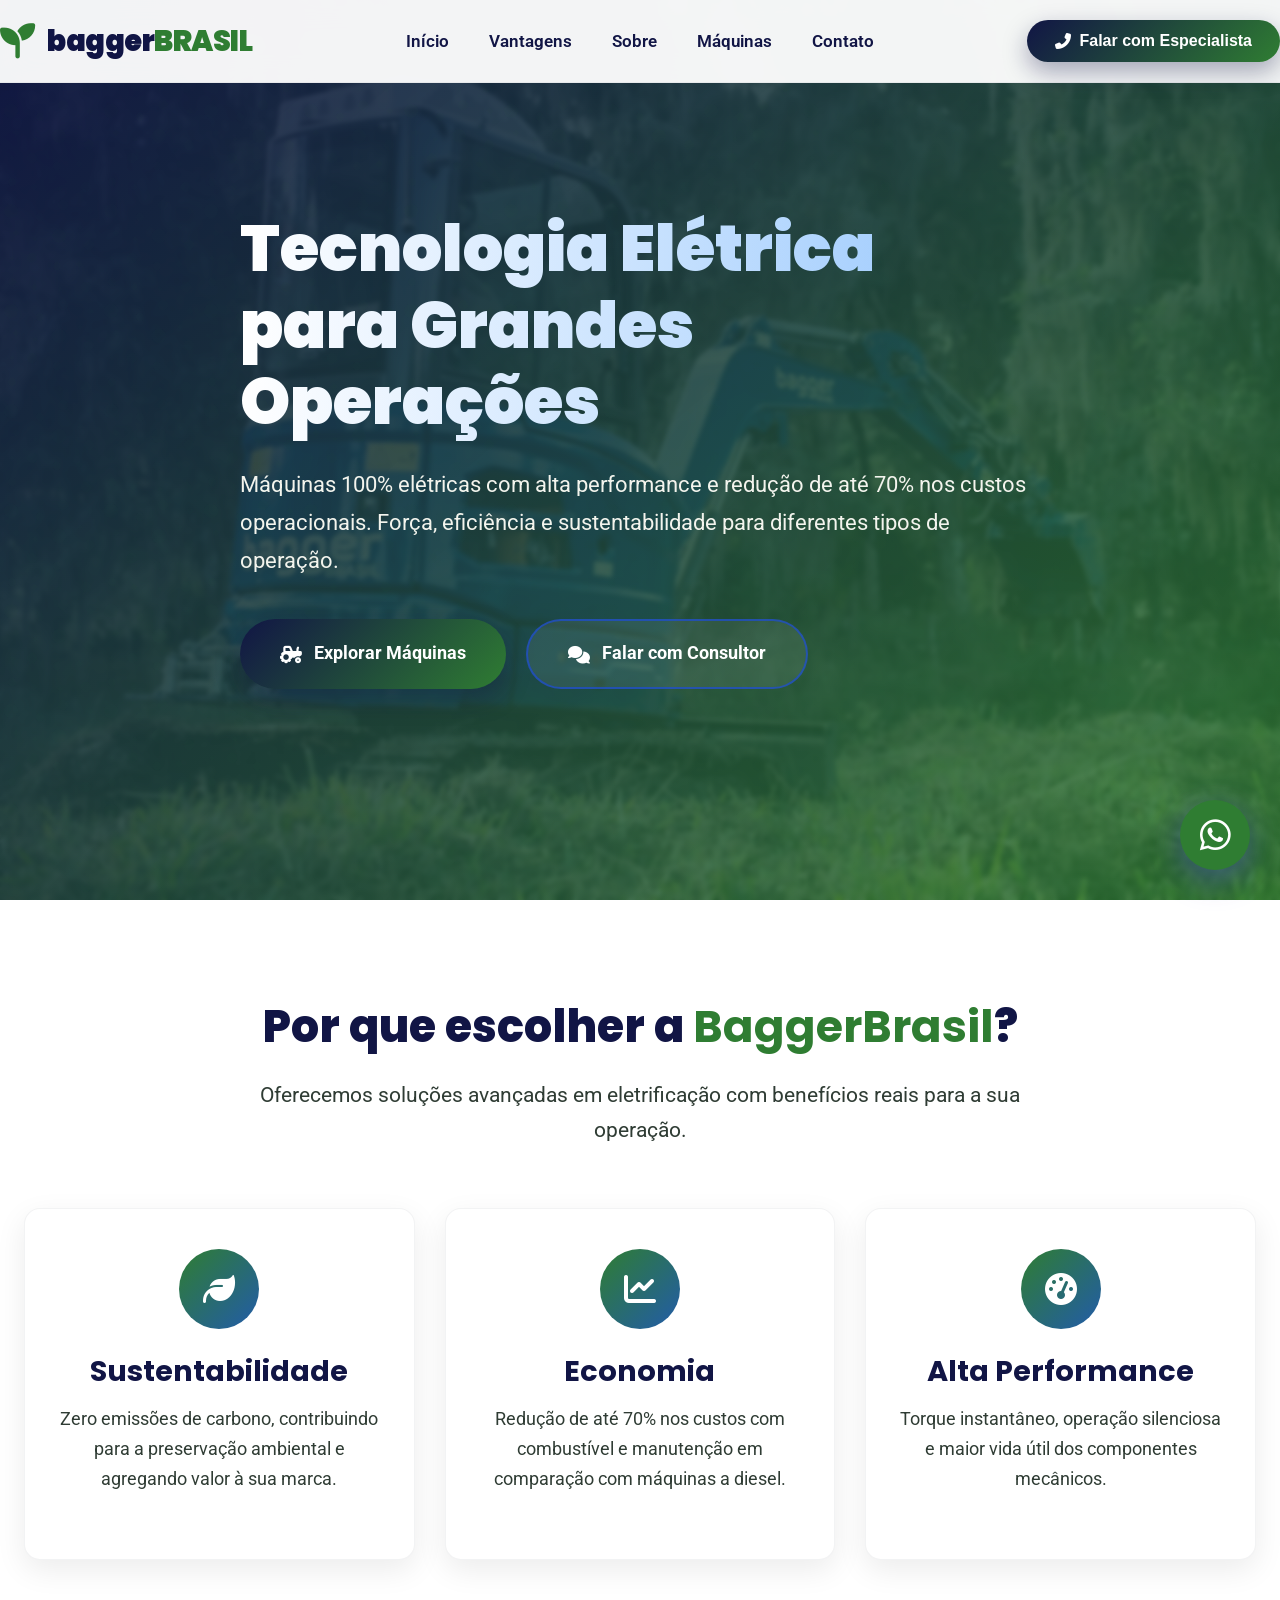
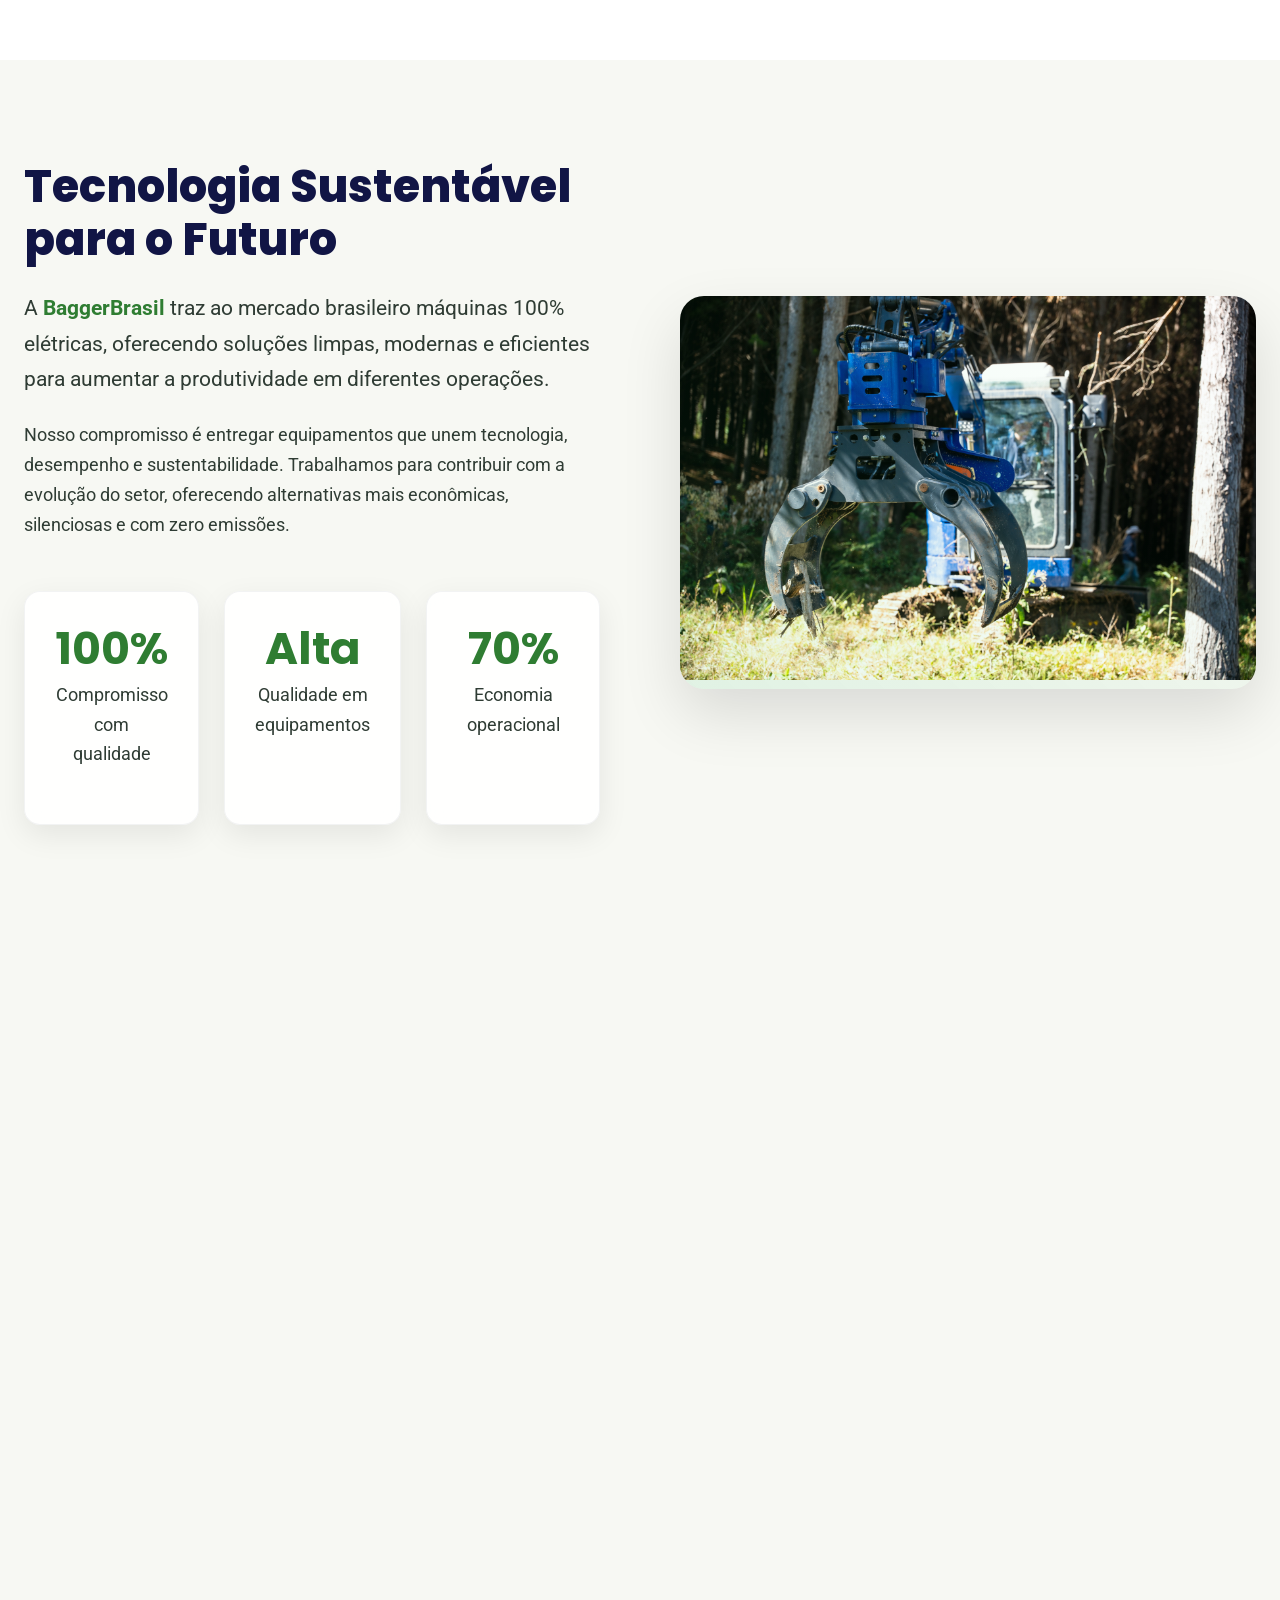
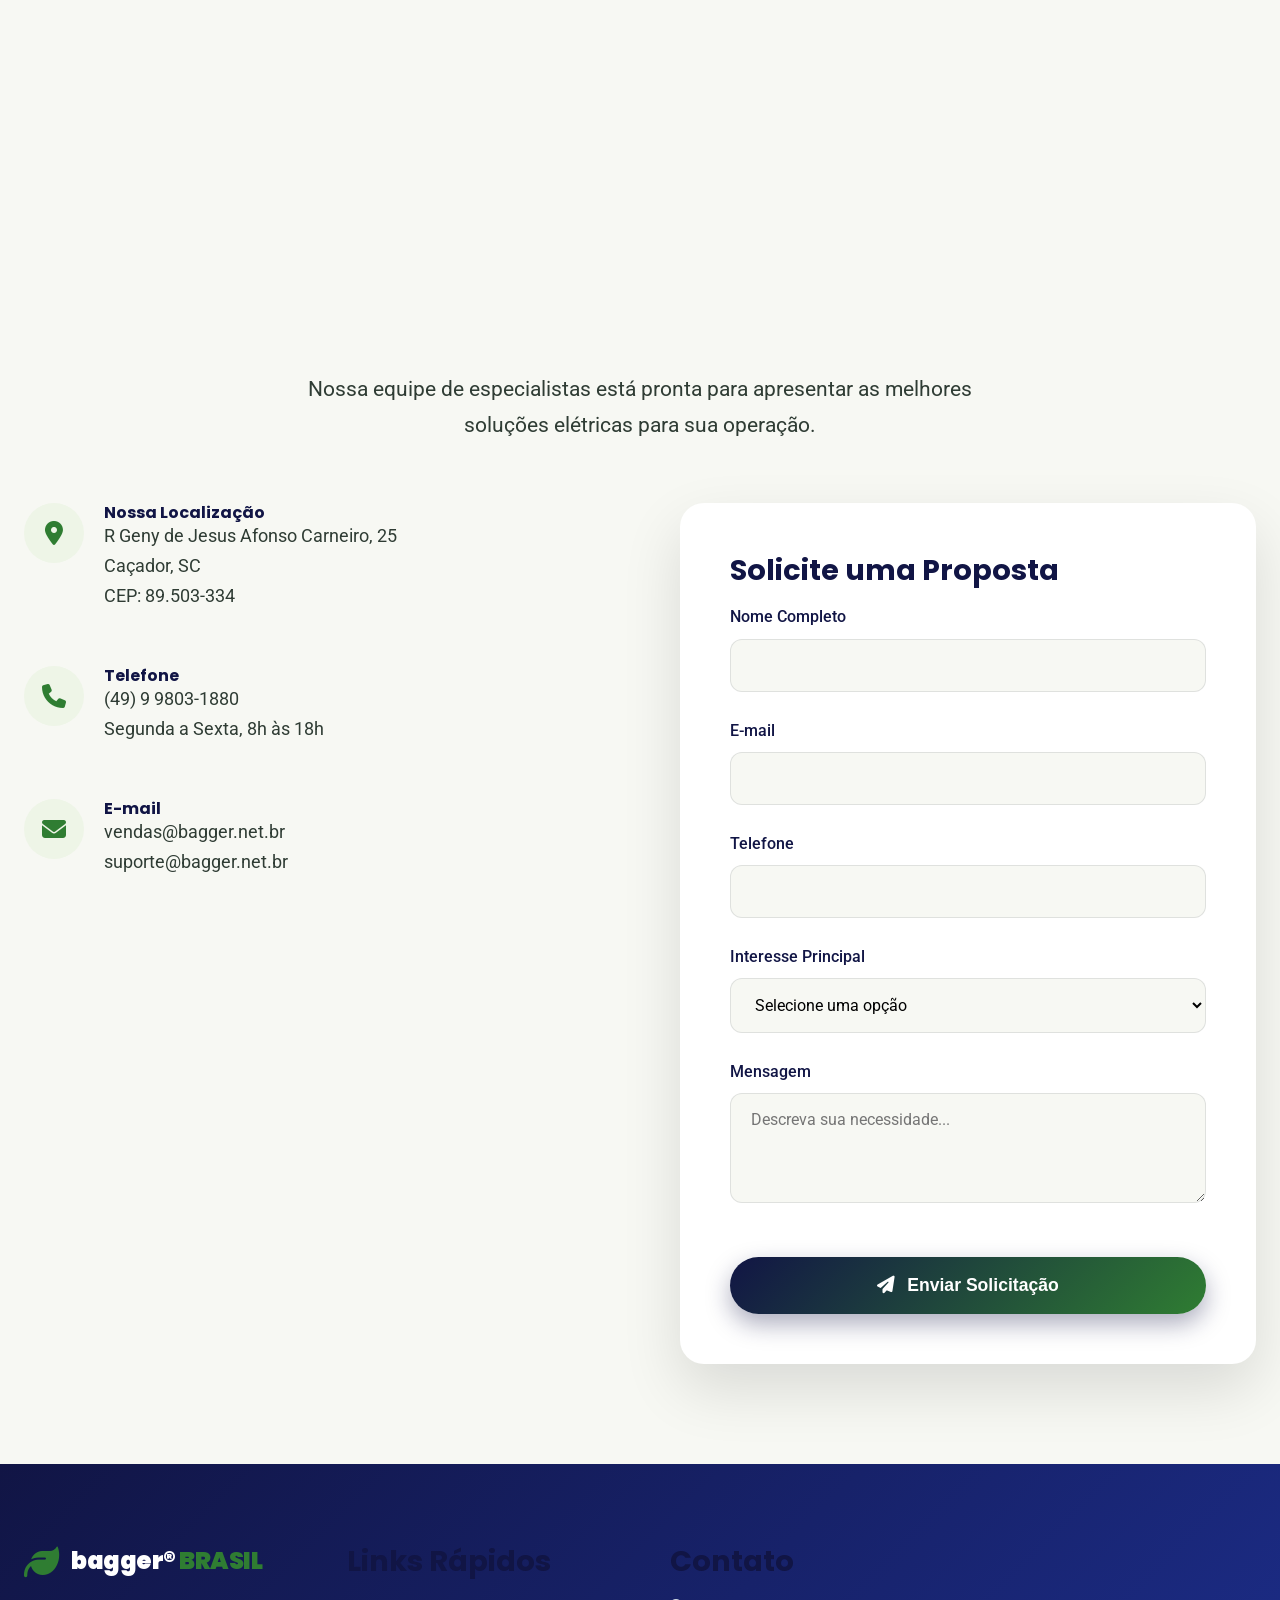
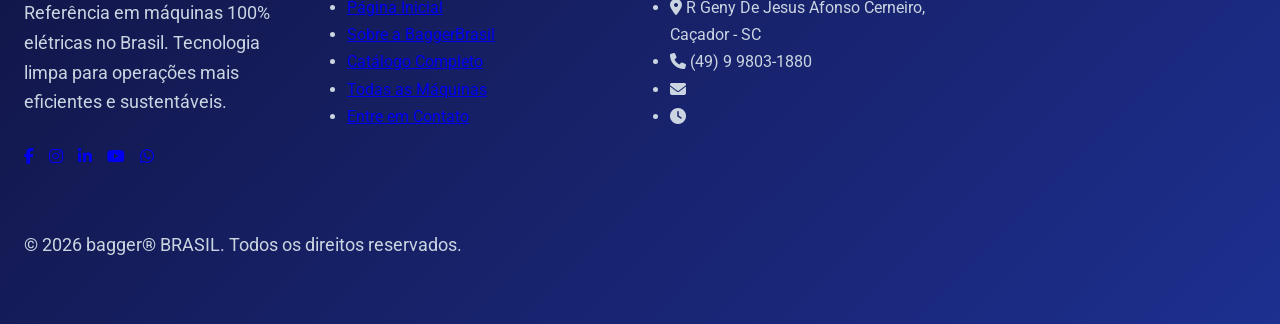
==== index.html @ 34670489 "Update index.html" ====
<!DOCTYPE html>
<html lang="pt-BR">
<head>
    <meta charset="UTF-8">
    <meta name="viewport" content="width=device-width, initial-scale=1.0">
    <title>BaggerBrasil | Máquinas 100% Elétricas de Alta Performance</title>
    <meta name="description" content="Máquinas 100% elétricas com alta performance, economia e sustentabilidade para diferentes operações.">
    
    <link rel="stylesheet" href="https://cdnjs.cloudflare.com/ajax/libs/font-awesome/6.5.0/css/all.min.css">
    <link href="https://fonts.googleapis.com/css2?family=Poppins:wght@400;500;600;700;800&family=Roboto:wght@300;400;500;700&display=swap" rel="stylesheet">
    <link rel="stylesheet" href="https://cdn.jsdelivr.net/npm/swiper@11/swiper-bundle.min.css">

        <link rel="stylesheet" href="styles.css">


</head>

<body>
   
    <header>
        <div class="container header-container">
            <div class="logo">
                <i class="fas fa-seedling logo-icon"></i>
                <h1>bagger<span>BRASIL</span></h1>
            </div>
            
          
            <nav class="menu-desktop">
                <a href="#home">Início</a>
                <a href="#vantagens">Vantagens</a>
                <a href="#sobre">Sobre</a>
                <a href="maquinas.html">Máquinas</a> 
                <a href="#contato">Contato</a>
            </nav>
            
            <button class="btn-contato-header">
                <i class="fas fa-phone-alt"></i> Falar com Especialista
            </button>
            
            <!-- Menu Mobile Button -->
            <button class="menu-mobile-btn" id="menuMobileBtn">
                <i class="fas fa-bars"></i>
            </button>
        </div>
        
        <!-- Menu Mobile -->
        <nav class="menu-mobile" id="menuMobile">
            <a href="#home">Início</a>
            <a href="#vantagens">Vantagens</a>
            <a href="#sobre">Sobre</a>
            <a href="maquinas.html">Máquinas</a>
            <a href="#contato">Contato</a>
            <button class="btn btn-primary" style="margin-top: 20px;">
                <i class="fas fa-phone-alt"></i> Falar com Especialista
            </button>
        </nav>
        
        <!-- Overlay Menu Mobile -->
        <div class="overlay" id="overlay"></div>
    </header>

    <!-- Hero Section -->
    <section class="hero" id="home">
        <div class="hero-bg hero-bg-current"></div>
        <div class="hero-bg hero-bg-next"></div>
        <div class="container">
            <div class="hero-content">
                <h1 class="fade-in">Tecnologia Elétrica para Grandes Operações</h1>
                <p class="fade-in">Máquinas 100% elétricas com alta performance e redução de até 70% nos custos operacionais. Força, eficiência e sustentabilidade para diferentes tipos de operação.</p>
                <div class="btn-group">
                    <a href="maquinas.html" class="btn btn-primary fade-in"> 
                        <i class="fas fa-tractor"></i> Explorar Máquinas
                    </a>
                    <a href="#contato" class="btn btn-secondary fade-in">
                        <i class="fas fa-comments"></i> Falar com Consultor
                    </a>
                </div>
            </div>
        </div>
    </section>

    <!-- Vantagens -->
    <section id="vantagens" class="vantagens">
        <div class="container">
            <h2 class="texto-centro">Por que escolher a <span class="texto-destaque">BaggerBrasil</span>?</h2>
            <p class="texto-centro texto-grande" style="max-width: 800px; margin: 0 auto 40px;">Oferecemos soluções avançadas em eletrificação com benefícios reais para a sua operação.</p>
            
            <div class="vantagens-grid">
                <div class="vantagem-card fade-in">
                    <div class="vantagem-icon">
                        <i class="fas fa-leaf"></i>
                    </div>
                    <h3>Sustentabilidade</h3>
                    <p>Zero emissões de carbono, contribuindo para a preservação ambiental e agregando valor à sua marca.</p>
                </div>
                
                <div class="vantagem-card fade-in">
                    <div class="vantagem-icon">
                        <i class="fas fa-chart-line"></i>
                    </div>
                    <h3>Economia</h3>
                    <p>Redução de até 70% nos custos com combustível e manutenção em comparação com máquinas a diesel.</p>
                </div>
                
                <div class="vantagem-card fade-in">
                    <div class="vantagem-icon">
                        <i class="fas fa-tachometer-alt"></i>
                    </div>
                    <h3>Alta Performance</h3>
                    <p>Torque instantâneo, operação silenciosa e maior vida útil dos componentes mecânicos.</p>
                </div>
            </div>
        </div>
    </section>

    <!-- Sobre -->
    <section id="sobre">
        <div class="container">
            <div class="sobre-container">
                <div class="fade-in">
                    <h2>Tecnologia Sustentável para o Futuro</h2>
                    <p class="texto-grande">A <span class="texto-destaque">BaggerBrasil</span> traz ao mercado brasileiro máquinas 100% elétricas, oferecendo soluções limpas, modernas e eficientes para aumentar a produtividade em diferentes operações.</p>
                    <p>Nosso compromisso é entregar equipamentos que unem tecnologia, desempenho e sustentabilidade. Trabalhamos para contribuir com a evolução do setor, oferecendo alternativas mais econômicas, silenciosas e com zero emissões.</p>      
                    <div class="stats">
                        <div class="stat fade-in">
                            <h3>100%</h3>
                            <p>Compromisso com qualidade</p>
                        </div>
                        <div class="stat fade-in">
                            <h3>Alta</h3>
                            <p>Qualidade em equipamentos</p>
                        </div>
                        <div class="stat fade-in">
                            <h3>70%</h3>
                            <p>Economia operacional</p>
                        </div>
                    </div>
                </div>
                
                <div class="sobre-img fade-in">
                    <img src="uploads/escavadeira-1.jpg" alt="Trator elétrico BaggerBrasil em operação">
                </div>
            </div>
        </div>
    </section>

  <!-- Catálogo -->
    <section id="catalogo" class="catalogo">
        <div class="container">
            <div class="catalogo-header fade-in">
                <h2>Nossas <span class="texto-destaque">Máquinas</span></h2>
                <p class="texto-grande">Conheça nossa linha completa de equipamentos 100% elétricos desenvolvidos para maximizar sua produtividade.</p>
            </div>
            
            <div class="cards">
                <div class="card fade-in">
                    <div class="card-img">
                        <img src="uploads/escavadeira-2.jpg" alt="Mini carregadeira elétrica">
                    </div>
                    <div class="card-content">
                        <h3>Escavadeiras Elétricas</h3>
                        <p>Equipamentos compactos e versáteis para operações em espaços reduzidos, com alta eficiência e zero emissões.</p>
                        <a href="maquinas.html#minicarregadeira" class="card-btn"> <!-- LINK PARA CATEGORIA ESPECÍFICA -->
                            Ver Modelos <i class="fas fa-arrow-right"></i>
                        </a>
                    </div>
                </div>
                <!--
                <div class="card fade-in">
                    <div class="card-img">
                        <img src="uploads/escavadeira-3.jpg" alt="Dumper elétrico">
                    </div>
                    <div class="card-content">
                        <h3>Dumper Elétrico</h3>
                        <p>Transporte de materiais com mais segurança e menor custo operacional, ideal para diferentes segmentos operacionais.</p>
                        <a href="maquinas.html#dumper" class="card-btn">
                            Ver Modelos <i class="fas fa-arrow-right"></i>
                        </a>
                    </div>
                </div>
                
                <div class="card fade-in">
                    <div class="card-img">
                        <img src="uploads/escavadeira-4.jpg" alt="Empilhadeira elétrica">
                    </div>
                    <div class="card-content">
                        <h3>Empilhadeiras Elétricas</h3>
                        <p>Operação silenciosa e econômica para ambientes fechados ou abertos, com capacidade de 1 a 5 toneladas.</p>
                        <a href="maquinas.html#empilhadeira" class="card-btn"> 
                            Ver Modelos <i class="fas fa-arrow-right"></i>
                        </a>
                    </div>
                </div>
                
                <div class="card fade-in">
                    <div class="card-img">
                        <img src="uploads/escavadeira-5.jpg" alt="Escavadeira elétrica">
                    </div>
                    <div class="card-content">
                        <h3>Carregadeiras Elétricas</h3>
                        <p>Mais alcance e produtividade para movimentação de carga com operação silenciosa e sustentável.</p>
                        <a href="maquinas.html#carregadeira" class="card-btn"> 
                            Ver Modelos <i class="fas fa-arrow-right"></i>
                        </a>
                    </div>
                </div>

                <div class="card fade-in">
                    <div class="card-img">
                        <img src="uploads/escavadeira-6.jpg" alt="Pá carregadeira elétrica">
                    </div>
                    <div class="card-content">
                        <h3>Pás Carregadeiras Elétricas</h3>
                        <p>Força e robustez para operações pesadas com menor consumo e menor impacto ambiental.</p>
                        <a href="maquinas.html#pacarregadeira" class="card-btn">
                            Ver Modelos <i class="fas fa-arrow-right"></i>
                        </a>
                    </div>
                </div>
                -->
            </div>
            <!--
            <div class="texto-centro" style="margin-top: 60px;">
                <a href="maquinas.html" class="btn btn-primary"> 
                    <i class="fas fa-list"></i> Ver Todas as Máquinas
                </a>
            </div>
        </div>
            -->
    </section>



    <!--
     Depoimentos 
    <section id="depoimentos" class="depoimentos">
        <div class="container">
            <h2 class="texto-centro fade-in">O que nossos clientes dizem</h2>
            
            <div class="swiper fade-in">
                <div class="swiper-wrapper">
                    <div class="swiper-slide">
                        <div class="depoimento-slide">
                            <div class="depoimento-conteudo">
                                "A migração para máquinas elétricas da BaggerBrasil reduziu nossos custos operacionais em 65%. O retorno sobre o investimento foi alcançado em apenas 18 meses."
                            </div>
                            <div class="depoimento-autor">
                                <img src="https://randomuser.me/api/portraits/men/32.jpg" alt="Carlos Silva">
                                <div>
                                    <h4>Carlos Silva</h4>
                                    <p>Fazenda São João, Mato Grosso</p>
                                </div>
                            </div>
                        </div>
                    </div>
                    
                    <div class="swiper-slide">
                        <div class="depoimento-slide">
                            <div class="depoimento-conteudo">
                                "Além da economia, o silêncio das máquinas elétricas melhorou muito as condições de trabalho para nossa equipe. A produtividade aumentou 20%."
                            </div>
                            <div class="depoimento-autor">
                                <img src="https://randomuser.me/api/portraits/women/44.jpg" alt="Ana Costa">
                                <div>
                                    <h4>Ana Costa</h4>
                                    <p>Agropecuária Costa Feliz, Goiás</p>
                                </div>
                            </div>
                        </div>
                    </div>
                    
                    <div class="swiper-slide">
                        <div class="depoimento-slide">
                            <div class="depoimento-conteudo">
                                "O suporte técnico da BaggerBrasil é excepcional. A transição para elétrico foi tranquila e hoje somos referência em sustentabilidade na nossa região."
                            </div>
                            <div class="depoimento-autor">
                                <img src="https://randomuser.me/api/portraits/men/65.jpg" alt="Roberto Almeida">
                                <div>
                                    <h4>Roberto Almeida</h4>
                                    <p>Fazenda Vale Verde, Paraná</p>
                                </div>
                            </div>
                        </div>
                    </div>
                </div>
                <div class="swiper-pagination"></div>
            </div>
        </div>
    </section>
    -->
    <!-- Contato -->
    <section id="contato">
        <div class="container">
            <h2 class="texto-centro fade-in">Entre em <span class="texto-destaque">Contato</span></h2>
            <p class="texto-centro texto-grande" style="max-width: 700px; margin: 0 auto 60px;">Nossa equipe de especialistas está pronta para apresentar as melhores soluções elétricas para sua operação.</p>
            
            <div class="contato-container">
                <div class="contato-info fade-in">
                    <div class="contato-item">
                        <div class="contato-icon">
                            <i class="fas fa-map-marker-alt"></i>
                        </div>
                        <div>
                            <h4>Nossa Localização</h4>
                            <p>R Geny de Jesus Afonso Carneiro, 25<br>Caçador, SC<br>CEP: 89.503-334</p>
                        </div>
                    </div>
                    
                    <div class="contato-item">
                        <div class="contato-icon">
                            <i class="fas fa-phone"></i>
                        </div>
                        <div>
                            <h4>Telefone</h4>
                            <p>(49) 9 9803-1880<br>Segunda a Sexta, 8h às 18h</p>
                        </div>
                    </div>
                    
                    <div class="contato-item">
                        <div class="contato-icon">
                            <i class="fas fa-envelope"></i>
                        </div>
                        <div>
                            <h4>E-mail</h4>
                            <p>vendas@bagger.net.br<br>suporte@bagger.net.br</p>
                        </div>
                    </div>
                </div>
                
                <div class="contato-form fade-in">
                    <h3>Solicite uma Proposta</h3>
                    <form id="formContato">
                        <div class="form-group">
                            <label for="nome">Nome Completo</label>
                            <input type="text" id="nome" name="nome" class="form-control" required>
                        </div>
                        
                        <div class="form-group">
                            <label for="email">E-mail</label>
                            <input type="email" id="email" name="email" class="form-control" required>
                        </div>
                        
                        <div class="form-group">
                            <label for="telefone">Telefone</label>
                            <input type="tel" id="telefone" name="telefone" class="form-control" required>
                        </div>
                        
                        <div class="form-group">
                            <label for="interesse">Interesse Principal</label>
                            <select id="interesse" name="interesse" class="form-control" required>
                                <option value="">Selecione uma opção</option>
                                <option value="minicarregadeira">Mini Carregadeira Elétrica</option>
                                <option value="dumper">Dumper Elétrico</option>
                                <option value="empilhadeira">Empilhadeira Elétrica</option>
                                <option value="carregadeira">Carregadeira Elétrica</option>
                                <option value="pacarregadeira">Pá Carregadeira Elétrica</option>
                                <option value="outros">Outros Equipamentos</option>
                            </select>
                        </div>
                        
                        <div class="form-group">
                            <label for="mensagem">Mensagem</label>
                            <textarea id="mensagem" name="mensagem" class="form-control" rows="4" placeholder="Descreva sua necessidade..."></textarea>
                        </div>
                        
                        <button type="submit" class="btn btn-primary" style="width: 100%; margin-top: 20px;">
                            <i class="fas fa-paper-plane"></i> Enviar Solicitação
                        </button>
                        <p id="formStatus" style="display:none; margin-top: 14px; font-size: 0.95rem; color: var(--verde-secundario);"></p>
                    </form>
                </div>
            </div>
        </div>
    </section>

      <!-- Footer --> 
    <footer> 
        <div class="container"> 
            <div class="footer-container"> 
                <div class="footer-col"> 
                    <div class="logo" style="margin-bottom: 20px;"> 
                        <i class="fas fa-leaf logo-icon"></i> 
                        <h1 style="color: white; font-size: 1.5rem;">bagger® <span>BRASIL</span></h1> 
                    </div> 
                    <p>Referência em máquinas 100% elétricas no Brasil. Tecnologia limpa para operações mais eficientes e sustentáveis.</p> 
                    <div class="social-links"> 
                        <a href="#"><i class="fab fa-facebook-f"></i></a> 
                        <a href="#"><i class="fab fa-instagram"></i></a> 
                        <a href="#"><i class="fab fa-linkedin-in"></i></a> 
                        <a href="#"><i class="fab fa-youtube"></i></a> 
                        <a href="#"><i class="fab fa-whatsapp"></i></a> 
                    </div> 
                </div> 
         <!--        
                <div class="footer-col"> 
                    <h3>Nossas Máquinas</h3> 
                    <ul> 
                        <li><a href="#miniescavadeiraeletrica">Mini Escavadeiras Elétricas</a></li> 
                        <li><a href="#pacarregadeiraeletrica">Pás Carregadeiras Elétricas</a></li> 
                        <li><a href="#retroescavadeira">Retroescavadeiras Elétricas</a></li> 
                        <li><a href="#bracotelescopico">Braços Telescópicos</a></li> 
                        <li><a href="#colheitadeiras">Colheitadeiras Elétricas</a></li> 
                    </ul> 
                </div> 
            -->     
                <div class="footer-col"> 
                    <h3>Links Rápidos</h3> 
                    <ul> 
                        <li><a href="index.html">Página Inicial</a></li> <!-- LINK PARA PÁGINA PRINCIPAL --> 
                        <li><a href="index.html#sobre">Sobre a BaggerBrasil</a></li> <!-- LINK PARA SEÇÃO --> 
                        <li><a href="index.html#catalogo">Catálogo Completo</a></li> <!-- LINK PARA SEÇÃO --> 
                        <li><a href="maquinas.html">Todas as Máquinas</a></li> 
                        <li><a href="index.html#contato">Entre em Contato</a></li> <!-- LINK PARA SEÇÃO --> 
                    </ul> 
                </div> 
                 
                <div class="footer-col"> 
                    <h3>Contato</h3> 
                    <ul> 
                        <li><i class="fas fa-map-marker-alt"></i> R Geny De Jesus Afonso Cerneiro, Caçador - SC</li> 
                        <li><i class="fas fa-phone"></i> (49) 9 9803-1880</li> 
                        <li><i class="fas fa-envelope"></i> </li> 
                        <li><i class="fas fa-clock"></i> </li> 
                    </ul> 
                </div> 
            </div> 
             
            <div class="copyright"> 
                <p>&copy; 2026 bagger® BRASIL. Todos os direitos reservados.</p> 
            </div> 
        </div> 
    </footer>

    <!-- WhatsApp Button -->
    <a href="https://wa.me/554998031880?text=Olá!%20Gostaria%20de%20saber%20mais%20sobre%20as%20máquinas%20elétricas%20BaggerBrasil" class="whatsapp-btn" target="_blank">
        <i class="fab fa-whatsapp"></i>
    </a>

    <!-- Scripts -->
    <script src="https://cdn.jsdelivr.net/npm/swiper@11/swiper-bundle.min.js"></script>
        <script src="script.js"></script>

</body>
</html>
---- styles.css ----
/* ================= VARIÁVEIS & RESET ================= */
        :root {
            --azul-escuro: #111545;
            --azul-medio: #1d2f8f;
            --verde-primario: #2f7d32;
            --verde-secundario: #256628;
            --verde-claro: #e8f3e9;
            --cinza-escuro: #2f3c34;
            --cinza-medio: #5f6d66;
            --cinza-claro: #f7f8f3;
            --branco: #ffffff;
            --preto: #0a0a0a;
            --azul-destaque: #1d4ed8;
            
            --gradiente-azul: linear-gradient(135deg, #111545 0%, #1d2f8f 100%);
            --gradiente-verde: linear-gradient(135deg, #111545 0%, #2f7d32 100%);
            --gradiente-hero: linear-gradient(140deg, rgba(17, 21, 69, 0.94) 0%, rgba(47, 125, 50, 0.82) 100%);
            
            --sombra-padrao: 0 10px 30px rgba(0, 0, 0, 0.08);
            --sombra-elevada: 0 25px 60px rgba(0, 0, 0, 0.12);
            --sombra-botao: 0 10px 25px rgba(17, 21, 69, 0.35);
            
            --raio-padrao: 16px;
            --raio-grande: 24px;
            --raio-redondo: 50px;
            
            --transicao-padrao: all 0.3s cubic-bezier(0.4, 0, 0.2, 1);
            --transicao-lenta: all 0.6s cubic-bezier(0.4, 0, 0.2, 1);
        }

        * {
            margin: 0;
            padding: 0;
            box-sizing: border-box;
        }

        html {
            scroll-behavior: smooth;
            scroll-padding-top: 100px;
        }

        body {
            font-family: 'Roboto', sans-serif;
            background-color: var(--cinza-claro);
            color: var(--cinza-escuro);
            line-height: 1.7;
            overflow-x: hidden;
        }

        h1, h2, h3, h4, h5 {
            font-family: 'Poppins', sans-serif;
            color: var(--azul-escuro);
            line-height: 1.2;
        }

        .container {
            max-width: 1300px;
            margin: 0 auto;
            padding: 0 24px;
        }

        section {
            padding: 100px 0;
        }

        /* ================= TIPOGRAFIA ================= */
        h1 { font-size: 3.5rem; font-weight: 900; }
        h2 { font-size: 2.8rem; font-weight: 800; margin-bottom: 1.5rem; }
        h3 { font-size: 1.8rem; font-weight: 700; margin-bottom: 1rem; }
        p { margin-bottom: 1.5rem; font-size: 1.1rem; }
        
        .texto-destaque { color: var(--verde-primario); font-weight: 700; }
        .texto-azul { color: var(--azul-destaque); }
        .texto-centro { text-align: center; }
        .texto-grande { font-size: 1.3rem; }

        /* ================= ANIMAÇÕES ================= */
        @keyframes fadeInUp {
            from {
                opacity: 0;
                transform: translateY(50px);
            }
            to {
                opacity: 1;
                transform: translateY(0);
            }
        }

        @keyframes float {
            0%, 100% { transform: translateY(0); }
            50% { transform: translateY(-15px); }
        }

        @keyframes pulse {
            0% { box-shadow: 0 0 0 0 rgba(79, 70, 229, 0.4); }
            70% { box-shadow: 0 0 0 15px rgba(79, 70, 229, 0); }
            100% { box-shadow: 0 0 0 0 rgba(79, 70, 229, 0); }
        }

        .fade-in {
            opacity: 0;
            transform: translateY(40px);
            transition: opacity 0.8s ease, transform 0.8s ease;
        }

        .fade-in.visible {
            opacity: 1;
            transform: translateY(0);
        }

        /* ================= HEADER ================= */
        header {
            position: fixed;
            top: 0;
            left: 0;
            width: 100%;
            background: rgba(255, 255, 255, 0.95);
            backdrop-filter: blur(15px);
            -webkit-backdrop-filter: blur(15px);
            z-index: 1000;
            transition: var(--transicao-padrao);
            border-bottom: 1px solid rgba(15, 23, 42, 0.05);
        }

        header.scrolled {
            box-shadow: var(--sombra-padrao);
            padding: 5px 0;
        }

        .header-container {
            display: flex;
            justify-content: space-between;
            align-items: center;
            padding: 20px 0;
            transition: var(--transicao-padrao);
        }

        .logo {
            display: flex;
            align-items: center;
            gap: 12px;
        }

        .logo-icon {
            color: var(--verde-primario);
            font-size: 2.2rem;
            animation: float 4s ease-in-out infinite;
        }

        .logo h1 {
            font-size: 1.8rem;
            font-weight: 900;
            letter-spacing: -0.5px;
        }

        .logo span {
            color: var(--verde-primario);
        }

        /* Menu de Navegação */
        .menu-desktop {
            display: flex;
            gap: 40px;
        }

        .menu-desktop a {
            text-decoration: none;
            color: var(--azul-escuro);
            font-weight: 600;
            font-size: 1.05rem;
            position: relative;
            padding: 5px 0;
            transition: var(--transicao-padrao);
        }

        .menu-desktop a::after {
            content: '';
            position: absolute;
            bottom: 0;
            left: 0;
            width: 0;
            height: 3px;
            background: var(--gradiente-verde);
            border-radius: 2px;
            transition: var(--transicao-padrao);
        }

        .menu-desktop a:hover {
            color: var(--verde-primario);
        }

        .menu-desktop a:hover::after {
            width: 100%;
        }

        .btn-contato-header {
            background: var(--gradiente-verde);
            color: var(--branco);
            border: none;
            padding: 12px 28px;
            border-radius: var(--raio-redondo);
            font-weight: 600;
            font-size: 1rem;
            cursor: pointer;
            transition: var(--transicao-padrao);
            box-shadow: var(--sombra-botao);
            display: flex;
            align-items: center;
            gap: 8px;
        }

        .btn-contato-header:hover {
            transform: translateY(-3px);
            box-shadow: 0 15px 30px rgba(79, 70, 229, 0.4);
        }

        /* Menu Mobile */
        .menu-mobile-btn {
            display: none;
            background: none;
            border: none;
            font-size: 1.8rem;
            color: var(--azul-escuro);
            cursor: pointer;
            z-index: 1001;
        }

        .menu-mobile {
            position: fixed;
            top: 0;
            right: -100%;
            width: 300px;
            height: 100vh;
            background: var(--branco);
            box-shadow: -5px 0 30px rgba(0, 0, 0, 0.1);
            z-index: 999;
            transition: var(--transicao-padrao);
            padding: 100px 30px 40px;
            display: flex;
            flex-direction: column;
            gap: 25px;
        }

        .menu-mobile.active {
            right: 0;
        }

        .menu-mobile a {
            text-decoration: none;
            color: var(--azul-escuro);
            font-weight: 600;
            font-size: 1.2rem;
            padding: 12px 0;
            border-bottom: 1px solid rgba(15, 23, 42, 0.1);
            transition: var(--transicao-padrao);
        }

        .menu-mobile a:hover {
            color: var(--verde-primario);
            padding-left: 10px;
        }

        /* Overlay do menu mobile */
        .overlay {
            display: none;
            position: fixed;
            top: 0;
            left: 0;
            width: 100%;
            height: 100%;
            background: rgba(0, 0, 0, 0.5);
            z-index: 998;
        }

        .overlay.active {
            display: block;
        }

        /* ================= HERO SECTION ================= */
        .hero {
            min-height: 100vh;
            display: flex;
            align-items: center;
            position: relative;
            background: var(--gradiente-hero);
            color: var(--branco);
            overflow: hidden;
        }

        .hero-bg {
            position: absolute;
            inset: 0;
            background-position: center;
            background-size: cover;
            background-repeat: no-repeat;
            z-index: 0;
        }

        .hero-bg-next {
            opacity: 0;
            transition: opacity 1s ease;
        }

        .hero::before {
            content: '';
            position: absolute;
            inset: 0;
            background: var(--gradiente-hero);
            backdrop-filter: blur(2px);
            -webkit-backdrop-filter: blur(2px);
            z-index: 1;
        }

        .hero::after {
            content: '';
            position: absolute;
            top: 0;
            left: 0;
            width: 100%;
            height: 100%;
            background: url("data:image/svg+xml,%3Csvg width='100' height='100' viewBox='0 0 100 100' xmlns='http://www.w3.org/2000/svg'%3E%3Cpath d='M11 18c3.866 0 7-3.134 7-7s-3.134-7-7-7-7 3.134-7 7 3.134 7 7 7zm48 25c3.866 0 7-3.134 7-7s-3.134-7-7-7-7 3.134-7 7 3.134 7 7 7zm-43-7c1.657 0 3-1.343 3-3s-1.343-3-3-3-3 1.343-3 3 1.343 3 3 3zm63 31c1.657 0 3-1.343 3-3s-1.343-3-3-3-3 1.343-3 3 1.343 3 3 3zM34 90c1.657 0 3-1.343 3-3s-1.343-3-3-3-3 1.343-3 3 1.343 3 3 3zm56-76c1.657 0 3-1.343 3-3s-1.343-3-3-3-3 1.343-3 3 1.343 3 3 3zM12 86c2.21 0 4-1.79 4-4s-1.79-4-4-4-4 1.79-4 4 1.79 4 4 4zm28-65c2.21 0 4-1.79 4-4s-1.79-4-4-4-4 1.79-4 4 1.79 4 4 4zm23-11c2.76 0 5-2.24 5-5s-2.24-5-5-5-5 2.24-5 5 2.24 5 5 5zm-6 60c2.21 0 4-1.79 4-4s-1.79-4-4-4-4 1.79-4 4 1.79 4 4 4zm29 22c2.76 0 5-2.24 5-5s-2.24-5-5-5-5 2.24-5 5 2.24 5 5 5zM32 63c2.76 0 5-2.24 5-5s-2.24-5-5-5-5 2.24-5 5 2.24 5 5 5zm57-13c2.76 0 5-2.24 5-5s-2.24-5-5-5-5 2.24-5 5 2.24 5 5 5zm-9-21c1.105 0 2-.895 2-2s-.895-2-2-2-2 .895-2 2 .895 2 2 2zM60 91c1.105 0 2-.895 2-2s-.895-2-2-2-2 .895-2 2 .895 2 2 2zM35 41c1.105 0 2-.895 2-2s-.895-2-2-2-2 .895-2 2 .895 2 2 2zM12 60c1.105 0 2-.895 2-2s-.895-2-2-2-2 .895-2 2 .895 2 2 2z' fill='%232f7d32' fill-opacity='0.05' fill-rule='evenodd'/%3E%3C/svg%3E");
            opacity: 0.3;
            animation: float 20s linear infinite;
            z-index: 2;
        }

        .hero-content {
            max-width: 800px;
            position: relative;
            z-index: 3;
        }

        .hero h1 {
            font-size: 4rem;
            margin-bottom: 1.5rem;
            background: linear-gradient(90deg, #ffffff, #93c5fd);
            -webkit-background-clip: text;
            background-clip: text;
            -webkit-text-fill-color: transparent;
            
            animation: fadeInUp 1s ease-out;
        }

        .hero p {
            font-size: 1.4rem;
            margin-bottom: 2.5rem;
            color: #f3f4ed;
            animation: fadeInUp 1s ease-out 0.2s both;
        }

        /* ================= BOTÕES ================= */
        .btn {
            display: inline-flex;
            align-items: center;
            justify-content: center;
            gap: 12px;
            padding: 18px 40px;
            border-radius: var(--raio-redondo);
            font-weight: 700;
            font-size: 1.1rem;
            text-decoration: none;
            cursor: pointer;
            transition: var(--transicao-padrao);
            position: relative;
            overflow: hidden;
            border: none;
        }

        .btn-primary {
            background: var(--gradiente-verde);
            color: var(--branco);
            box-shadow: var(--sombra-botao);
        }

        .btn-primary:hover {
            transform: translateY(-5px);
            box-shadow: 0 20px 40px rgba(79, 70, 229, 0.4);
        }

        .btn-primary::after {
            content: '';
            position: absolute;
            top: 0;
            left: -100%;
            width: 60%;
            height: 100%;
            background: linear-gradient(120deg, transparent, rgba(255, 255, 255, 0.3), transparent);
            transition: 0.6s;
        }

        .btn-primary:hover::after {
            left: 120%;
        }

        .btn-secondary {
            background: rgba(255, 255, 255, 0.08);
            color: var(--branco);
            border: 2px solid rgba(29, 78, 216, 0.7);
        }

        .btn-secondary:hover {
            background: rgba(29, 78, 216, 0.14);
            border-color: var(--azul-destaque);
        }

        .btn-group {
            display: flex;
            gap: 20px;
            flex-wrap: wrap;
            animation: fadeInUp 1s ease-out 0.4s both;
        }

        /* ================= VANTAGENS ================= */
        .vantagens {
            background-color: var(--branco);
        }

        .vantagens-grid {
            display: grid;
            grid-template-columns: repeat(auto-fit, minmax(280px, 1fr));
            gap: 30px;
            margin-top: 60px;
        }

        .vantagem-card {
            background: var(--branco);
            padding: 40px 30px;
            border-radius: var(--raio-padrao);
            text-align: center;
            box-shadow: var(--sombra-padrao);
            transition: var(--transicao-padrao);
            border: 1px solid rgba(15, 23, 42, 0.05);
        }

        .vantagem-card:hover {
            transform: translateY(-10px);
            box-shadow: var(--sombra-elevada);
            border-color: var(--verde-claro);
        }

        .vantagem-icon {
            width: 80px;
            height: 80px;
            background: linear-gradient(135deg, var(--verde-primario) 0%, var(--azul-destaque) 140%);
            border-radius: 50%;
            display: flex;
            align-items: center;
            justify-content: center;
            margin: 0 auto 25px;
            color: var(--branco);
            font-size: 2rem;
        }

        /* ================= SOBRE ================= */
        .sobre-container {
            display: grid;
            grid-template-columns: 1fr 1fr;
            gap: 80px;
            align-items: center;
        }

        .sobre-img {
            border-radius: var(--raio-grande);
            overflow: hidden;
            box-shadow: var(--sombra-elevada);
            position: relative;
        }

        .sobre-img::before {
            content: '';
            position: absolute;
            top: 0;
            left: 0;
            width: 100%;
            height: 100%;
            background: linear-gradient(45deg, rgba(34, 197, 94, 0.1), transparent);
            z-index: 1;
        }

        .sobre-img img {
            width: 100%;
            height: 100%;
            object-fit: cover;
            transition: var(--transicao-lenta);
        }

        .sobre-img:hover img {
            transform: scale(1.05);
        }

        .stats {
            display: grid;
            grid-template-columns: repeat(3, 1fr);
            gap: 25px;
            margin-top: 50px;
        }

        .stat {
            background: rgba(255, 255, 255, 0.9);
            backdrop-filter: blur(10px);
            padding: 30px;
            border-radius: var(--raio-padrao);
            text-align: center;
            box-shadow: var(--sombra-padrao);
            border: 1px solid rgba(15, 23, 42, 0.05);
            transition: var(--transicao-padrao);
        }

        .stat:hover {
            transform: translateY(-5px);
            box-shadow: var(--sombra-elevada);
        }

        .stat h3 {
            font-size: 2.8rem;
            color: var(--verde-primario);
            margin-bottom: 5px;
        }

        /* ================= CATÁLOGO ================= */
        .catalogo {
            background-color: var(--cinza-claro);
        }

        .catalogo-header {
            text-align: center;
            max-width: 700px;
            margin: 0 auto 70px;
        }

        .cards {
            display: grid;
            grid-template-columns: repeat(auto-fit, minmax(320px, 1fr));
            gap: 40px;
        }

        .card {
            background: var(--branco);
            border-radius: var(--raio-grande);
            overflow: hidden;
            box-shadow: var(--sombra-padrao);
            transition: var(--transicao-padrao);
            height: 100%;
            display: flex;
            flex-direction: column;
        }

        .card:hover {
            transform: translateY(-15px);
            box-shadow: var(--sombra-elevada);
        }

        .card-img {
            height: 240px;
            overflow: hidden;
        }

        .card-img img {
            width: 100%;
            height: 100%;
            object-fit: cover;
            transition: var(--transicao-lenta);
        }

        .card:hover .card-img img {
            transform: scale(1.1);
        }

        .card-content {
            padding: 30px;
            flex-grow: 1;
            display: flex;
            flex-direction: column;
        }

        .card-content h3 {
            margin-bottom: 15px;
        }

        .card-btn {
            margin-top: auto;
            padding-top: 20px;
            display: inline-flex;
            align-items: center;
            gap: 8px;
            color: var(--verde-primario);
            font-weight: 600;
            text-decoration: none;
            transition: var(--transicao-padrao);
        }

        .card-btn:hover {
            gap: 12px;
        }

        /* ================= DEPOIMENTOS ================= */
        .depoimentos {
            background: var(--gradiente-azul);
            color: var(--branco);
        }

        .depoimentos h2 {
            color: var(--branco);
        }

        .swiper {
            width: 100%;
            padding: 50px 0 80px;
        }

        .depoimento-slide {
            background: rgba(255, 255, 255, 0.1);
            backdrop-filter: blur(10px);
            border-radius: var(--raio-grande);
            padding: 40px;
            border: 1px solid rgba(255, 255, 255, 0.1);
        }

        .depoimento-conteudo {
            font-size: 1.2rem;
            font-style: italic;
            margin-bottom: 30px;
            line-height: 1.6;
        }

        .depoimento-autor {
            display: flex;
            align-items: center;
            gap: 15px;
        }

        .depoimento-autor img {
            width: 60px;
            height: 60px;
            border-radius: 50%;
            object-fit: cover;
            border: 3px solid var(--verde-primario);
        }

        .swiper-pagination-bullet {
            background: var(--cinza-medio);
            opacity: 0.5;
            width: 12px;
            height: 12px;
        }

        .swiper-pagination-bullet-active {
            background: var(--verde-primario);
            opacity: 1;
        }

        /* ================= CONTATO ================= */
        .contato-container {
            display: grid;
            grid-template-columns: 1fr 1fr;
            gap: 80px;
        }

        .contato-info {
            display: flex;
            flex-direction: column;
            gap: 30px;
        }

        .contato-item {
            display: flex;
            align-items: flex-start;
            gap: 20px;
        }

        .contato-icon {
            width: 60px;
            height: 60px;
            background: #eef5e7;
            border-radius: 50%;
            display: flex;
            align-items: center;
            justify-content: center;
            color: var(--verde-primario);
            font-size: 1.5rem;
            flex-shrink: 0;
        }

        .contato-form {
            background: var(--branco);
            padding: 50px;
            border-radius: var(--raio-grande);
            box-shadow: var(--sombra-elevada);
        }

        .form-group {
            margin-bottom: 25px;
        }

        .form-group label {
            display: block;
            margin-bottom: 8px;
            font-weight: 500;
            color: var(--azul-escuro);
        }

        .form-control {
            width: 100%;
            padding: 16px 20px;
            border: 1px solid rgba(15, 23, 42, 0.1);
            border-radius: 12px;
            font-family: 'Roboto', sans-serif;
            font-size: 1rem;
            transition: var(--transicao-padrao);
            background-color: var(--cinza-claro);
        }

        .form-control:focus {
            outline: none;
            border-color: var(--verde-primario);
            background-color: var(--branco);
            box-shadow: 0 0 0 3px rgba(17, 21, 69, 0.18);
        }

        /* ================= FOOTER ================= */
        footer {
            background: var(--gradiente-azul);
            color: #cbd5e1;
            padding: 80px 0 40px;
        }

        .footer-container {
            display: grid;
            grid-template-columns: repeat(4, 1fr);
            gap: 60px;
            margin-bottom: 60px;
        }

        .footer-col h4 {
            color: var(--branco);
            font-size: 1.3rem;
            margin-bottom: 25px;
            position: relative;
            padding-bottom: 10px;
        }

        .footer-col h4::after {
            content: '';
            position: absolute;
            bottom: 0;
            left: 0;
            width: 40px;
            height: 3px;
            background: var(--verde-primario);
        }

        .footer-links {
            list-style: none;
            display: flex;
            flex-direction: column;
            gap: 15px;
        }

        .footer-links a {
            color: #cbd5e1;
            text-decoration: none;
            transition: var(--transicao-padrao);
        }

        .footer-links a:hover {
            color: var(--verde-primario);
            padding-left: 5px;
        }

        .social-links {
            display: flex;
            gap: 15px;
            margin-top: 25px;
        }

        .social-link {
            width: 45px;
            height: 45px;
            background: rgba(255, 255, 255, 0.1);
            border-radius: 50%;
            display: flex;
            align-items: center;
            justify-content: center;
            color: var(--branco);
            text-decoration: none;
            transition: var(--transicao-padrao);
        }

        .social-link:hover {
            background: var(--verde-primario);
            transform: translateY(-5px);
        }

        .footer-bottom {
            border-top: 1px solid rgba(255, 255, 255, 0.1);
            padding-top: 30px;
            text-align: center;
            font-size: 0.95rem;
        }

        .footer-bottom span {
            color: var(--verde-primario);
            font-weight: 700;
        }

        /* ================= BOTÃO WHATSAPP ================= */
        .whatsapp-btn {
            position: fixed;
            bottom: 30px;
            right: 30px;
            width: 70px;
            height: 70px;
            background: #2f7d32;
            border-radius: 50%;
            display: flex;
            align-items: center;
            justify-content: center;
            color: var(--branco);
            font-size: 2.2rem;
            text-decoration: none;
            box-shadow: 0 10px 30px rgba(79, 70, 229, 0.4);
            z-index: 999;
            transition: var(--transicao-padrao);
            animation: pulse 2s infinite;
        }

        .whatsapp-btn:hover {
            transform: scale(1.1);
            box-shadow: 0 15px 40px rgba(79, 70, 229, 0.6);
        }

        /* ================= RESPONSIVO ================= */
        @media (max-width: 1200px) {
            h1 { font-size: 3rem; }
            h2 { font-size: 2.4rem; }
            .hero h1 { font-size: 3.2rem; }
        }

        @media (max-width: 992px) {
            section { padding: 80px 0; }
            
            .sobre-container,
            .contato-container {
                grid-template-columns: 1fr;
                gap: 60px;
            }
            
            .footer-container {
                grid-template-columns: repeat(2, 1fr);
                gap: 50px;
            }
            
            .menu-desktop {
                display: none;
            }
            
            .menu-mobile-btn {
                display: block;
            }
        }

        @media (max-width: 768px) {
            h1 { font-size: 2.6rem; }
            h2 { font-size: 2.1rem; }
            .hero h1 { font-size: 2.8rem; }
            
            .btn-group {
                flex-direction: column;
                align-items: flex-start;
            }
            
            .btn {
                width: 100%;
                justify-content: center;
            }
            
            .stats {
                grid-template-columns: repeat(2, 1fr);
            }
            
            .cards {
                grid-template-columns: 1fr;
            }
            
            .contato-form {
                padding: 30px;
            }
        }

        @media (max-width: 576px) {
            h1 { font-size: 2.2rem; }
            h2 { font-size: 1.8rem; }
            .hero h1 { font-size: 2.4rem; }
            
            .hero p {
                font-size: 1.1rem;
            }
            
            .stats {
                grid-template-columns: 1fr;
            }
            
            .footer-container {
                grid-template-columns: 1fr;
            }
            
            .whatsapp-btn {
                width: 60px;
                height: 60px;
                font-size: 1.8rem;
                bottom: 20px;
                right: 20px;
            }
        }
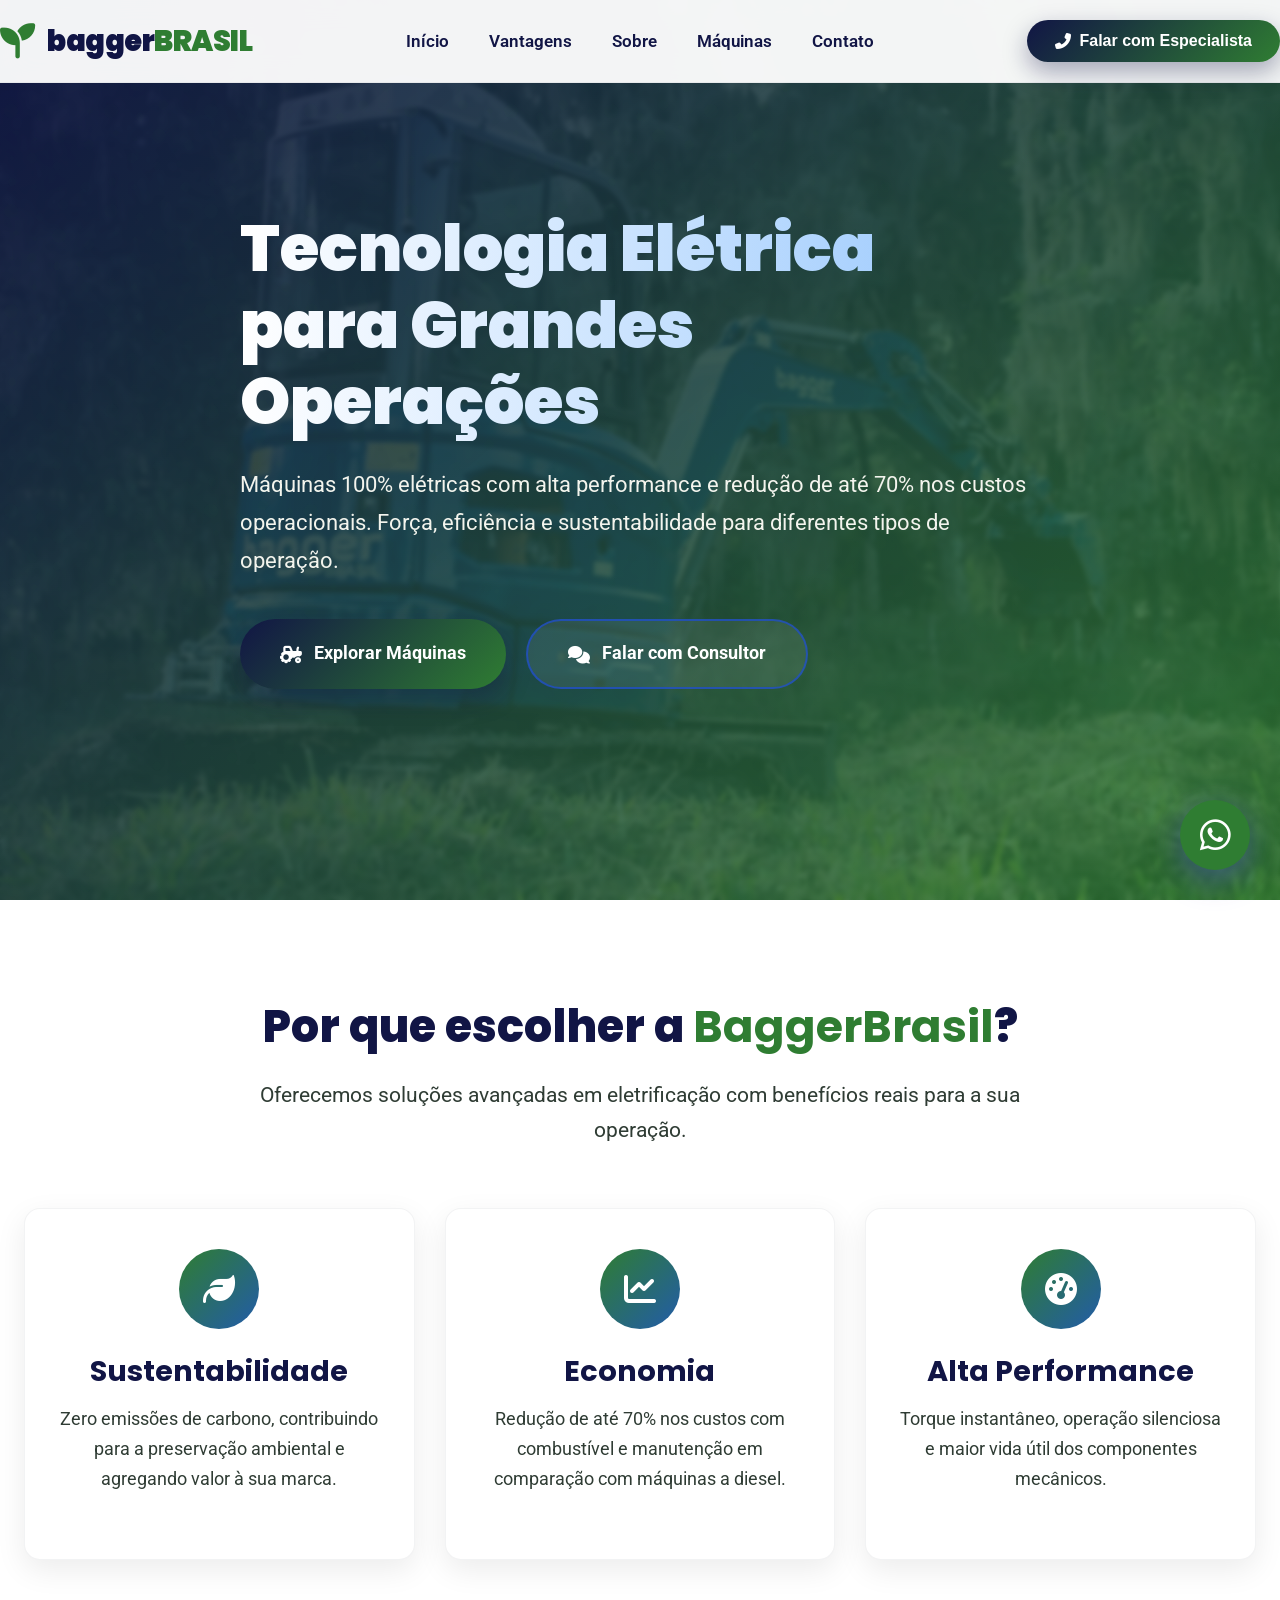
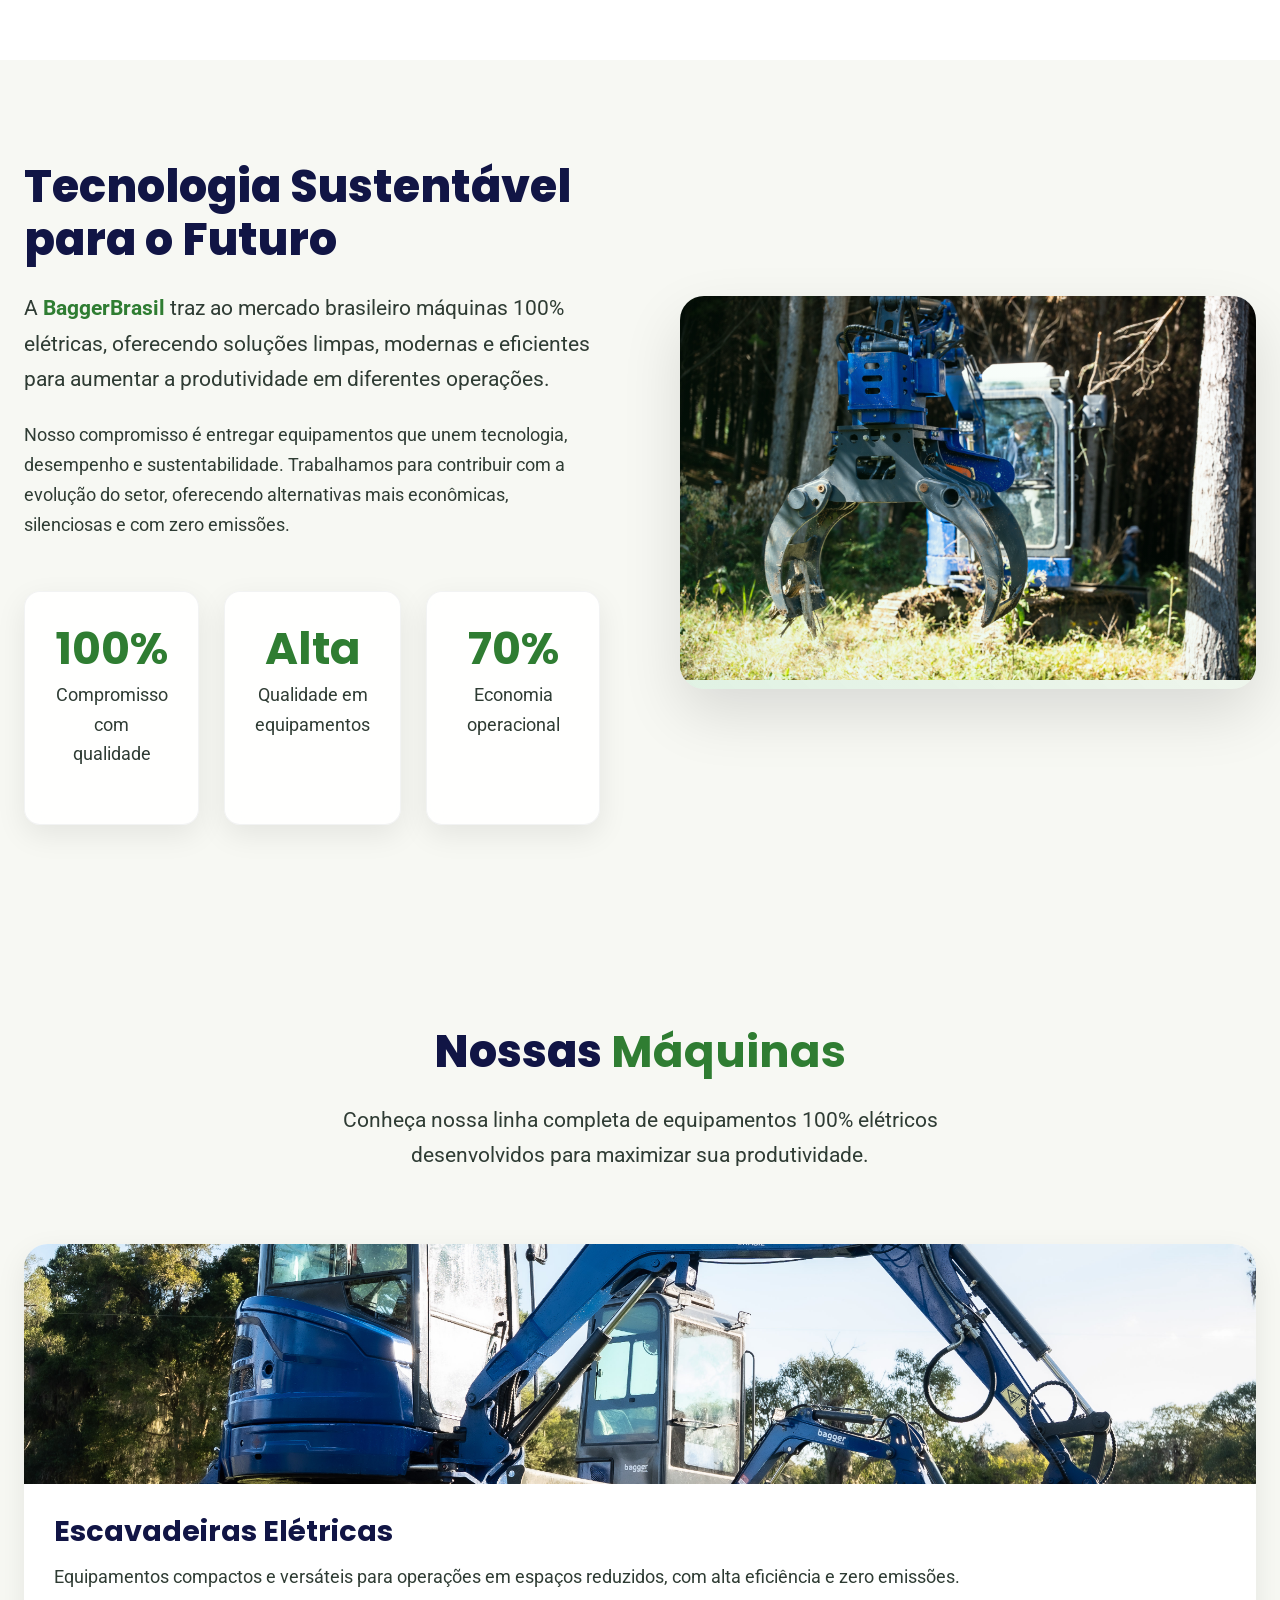
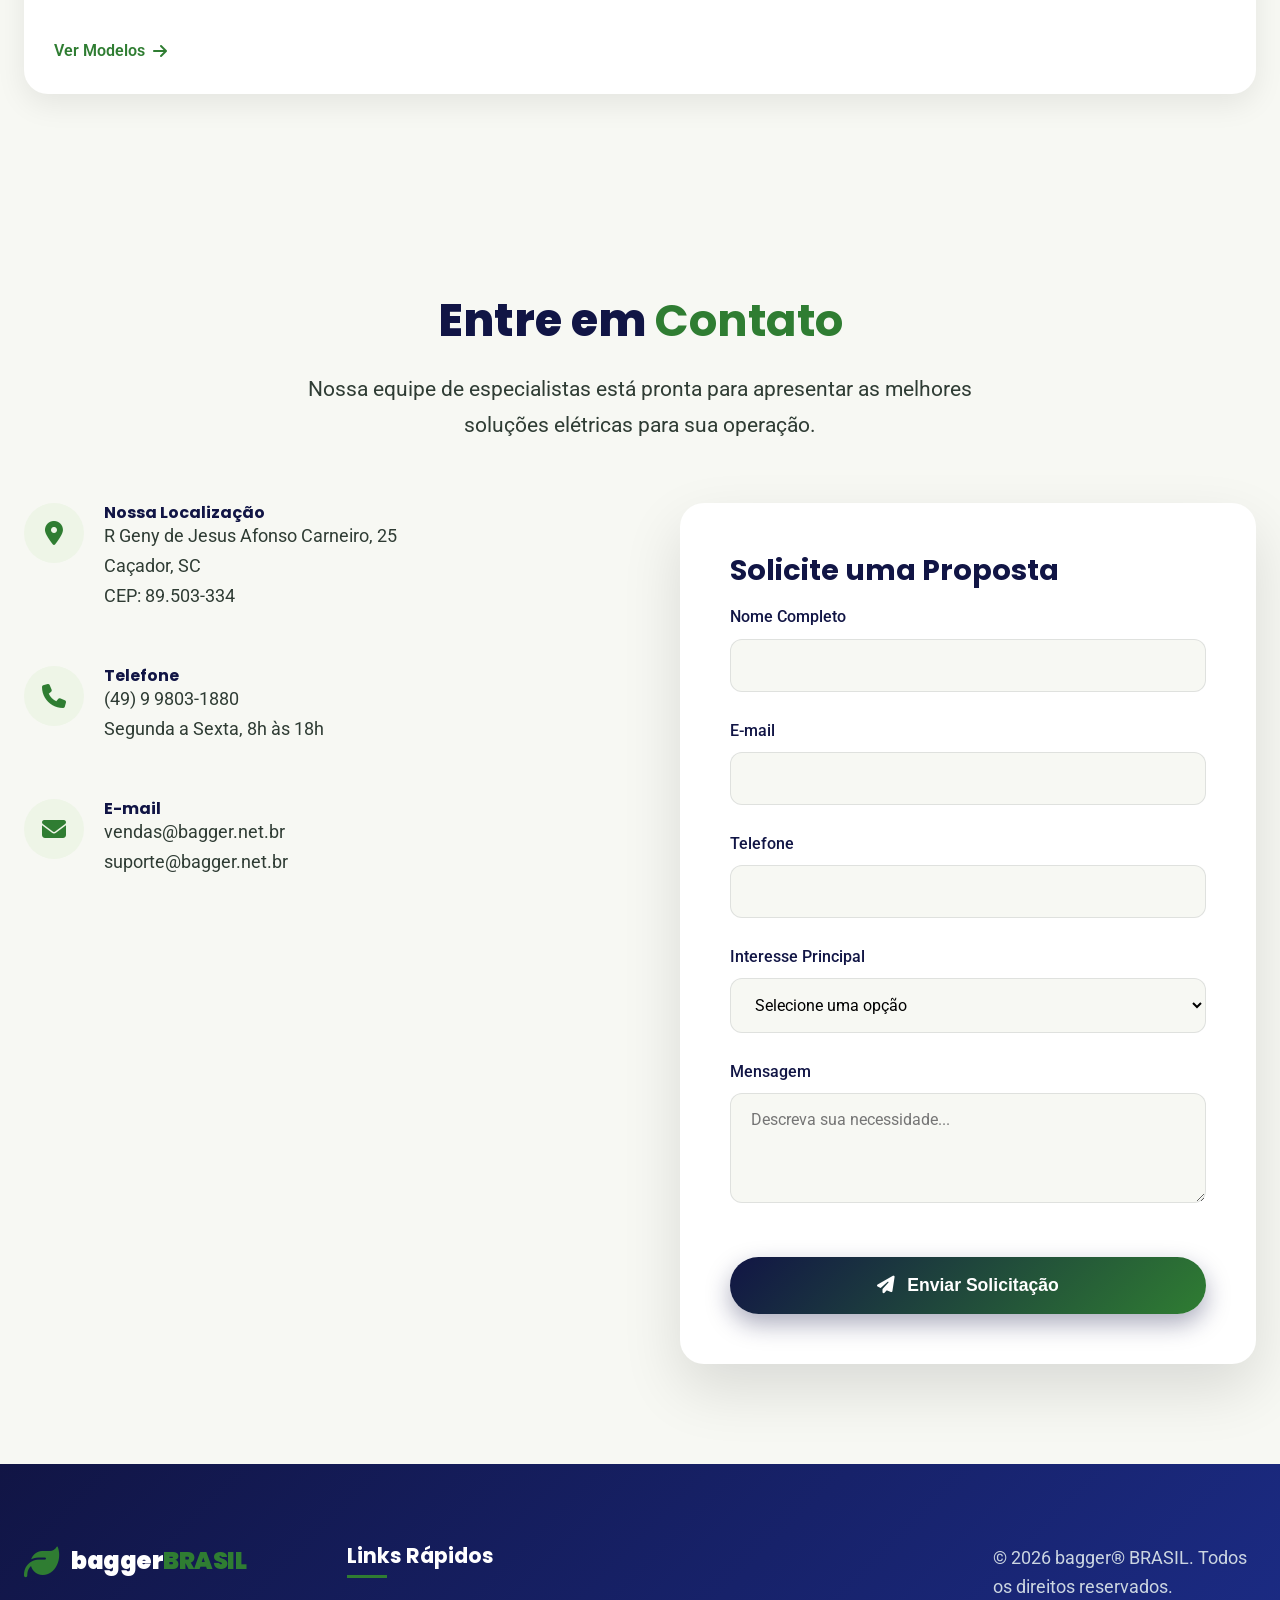
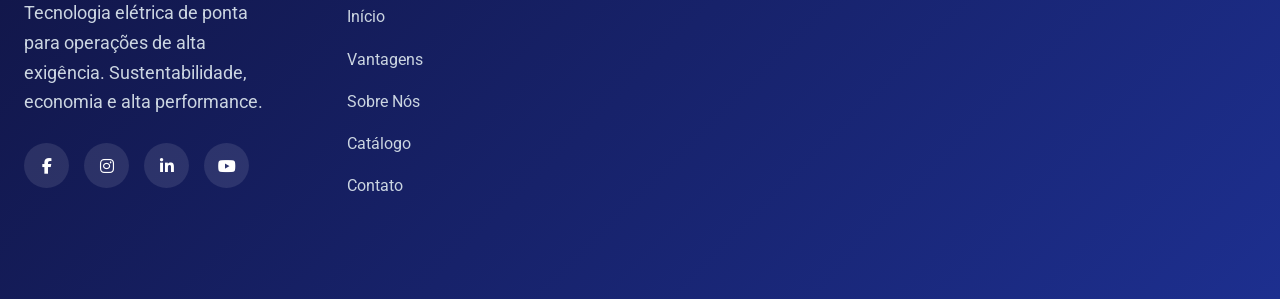
==== commit a4748da2: "Update index.html" ====
--- a/index.html
+++ b/index.html
@@ -374,58 +374,62 @@
         </div>
     </section>
 
-      <!-- Footer --> 
-    <footer> 
-        <div class="container"> 
-            <div class="footer-container"> 
-                <div class="footer-col"> 
-                    <div class="logo" style="margin-bottom: 20px;"> 
-                        <i class="fas fa-leaf logo-icon"></i> 
-                        <h1 style="color: white; font-size: 1.5rem;">bagger® <span>BRASIL</span></h1> 
-                    </div> 
-                    <p>Referência em máquinas 100% elétricas no Brasil. Tecnologia limpa para operações mais eficientes e sustentáveis.</p> 
-                    <div class="social-links"> 
-                        <a href="#"><i class="fab fa-facebook-f"></i></a> 
-                        <a href="#"><i class="fab fa-instagram"></i></a> 
-                        <a href="#"><i class="fab fa-linkedin-in"></i></a> 
-                        <a href="#"><i class="fab fa-youtube"></i></a> 
-                        <a href="#"><i class="fab fa-whatsapp"></i></a> 
-                    </div> 
-                </div> 
-         <!--        
-                <div class="footer-col"> 
-                    <h3>Nossas Máquinas</h3> 
-                    <ul> 
-                        <li><a href="#miniescavadeiraeletrica">Mini Escavadeiras Elétricas</a></li> 
-                        <li><a href="#pacarregadeiraeletrica">Pás Carregadeiras Elétricas</a></li> 
-                        <li><a href="#retroescavadeira">Retroescavadeiras Elétricas</a></li> 
-                        <li><a href="#bracotelescopico">Braços Telescópicos</a></li> 
-                        <li><a href="#colheitadeiras">Colheitadeiras Elétricas</a></li> 
-                    </ul> 
-                </div> 
-            -->     
-                <div class="footer-col"> 
-                    <h3>Links Rápidos</h3> 
-                    <ul> 
-                        <li><a href="index.html">Página Inicial</a></li> <!-- LINK PARA PÁGINA PRINCIPAL --> 
-                        <li><a href="index.html#sobre">Sobre a BaggerBrasil</a></li> <!-- LINK PARA SEÇÃO --> 
-                        <li><a href="index.html#catalogo">Catálogo Completo</a></li> <!-- LINK PARA SEÇÃO --> 
-                        <li><a href="maquinas.html">Todas as Máquinas</a></li> 
-                        <li><a href="index.html#contato">Entre em Contato</a></li> <!-- LINK PARA SEÇÃO --> 
-                    </ul> 
-                </div> 
-                 
-                <div class="footer-col"> 
-                    <h3>Contato</h3> 
-                    <ul> 
-                        <li><i class="fas fa-map-marker-alt"></i> R Geny De Jesus Afonso Cerneiro, Caçador - SC</li> 
-                        <li><i class="fas fa-phone"></i> (49) 9 9803-1880</li> 
-                        <li><i class="fas fa-envelope"></i> </li> 
-                        <li><i class="fas fa-clock"></i> </li> 
-                    </ul> 
-                </div> 
-            </div> 
-             
+ <!-- Footer -->
+    <footer>
+        <div class="container">
+            <div class="footer-container">
+                <div class="footer-col">
+                    <div class="logo" style="margin-bottom: 20px;">
+                        <i class="fas fa-leaf logo-icon"></i>
+                        <h1 style="color: white; font-size: 1.5rem;">bagger<span>BRASIL</span></h1>
+                    </div>
+                    <p>Tecnologia elétrica de ponta para operações de alta exigência. Sustentabilidade, economia e alta performance.</p>
+                    <div class="social-links">
+                        <a href="#" class="social-link"><i class="fab fa-facebook-f"></i></a>
+                        <a href="#" class="social-link"><i class="fab fa-instagram"></i></a>
+                        <a href="#" class="social-link"><i class="fab fa-linkedin-in"></i></a>
+                        <a href="#" class="social-link"><i class="fab fa-youtube"></i></a>
+                    </div>
+                </div>
+                
+                <div class="footer-col">
+                    <h4>Links Rápidos</h4>
+                    <ul class="footer-links">
+                        <li><a href="#home">Início</a></li>
+                        <li><a href="#vantagens">Vantagens</a></li>
+                        <li><a href="#sobre">Sobre Nós</a></li>
+                        <li><a href="#catalogo">Catálogo</a></li>
+                        <li><a href="#contato">Contato</a></li>
+                    </ul>
+                </div>
+                
+                <div class="footer-col">
+              <!--
+                    <h4>Nossos Produtos</h4>
+                    <ul class="footer-links">
+                        <li><a href="maquinas.html#minicarregadeira">Mini Carregadeira Elétrica</a></li>
+                        <li><a href="maquinas.html#dumper">Dumper Elétrico</a></li>
+                        <li><a href="maquinas.html#empilhadeira">Empilhadeira Elétrica</a></li>
+                        <li><a href="maquinas.html#carregadeira">Carregadeira Elétrica</a></li>
+                        <li><a href="maquinas.html#pacarregadeira">Pá Carregadeira Elétrica</a></li>
+                        <li><a href="#contato">Solicitar Catálogo</a></li>
+                    </ul>
+                -->
+                </div>
+                
+                <div class="footer-col">
+                   <!--
+                    <h4>Suporte</h4>
+                    <ul class="footer-links">
+                        <li><a href="#">Manual do Operador</a></li>
+                        <li><a href="#">Perguntas Frequentes</a></li>
+                        <li><a href="#">Política de Garantia</a></li>
+                        <li><a href="#">Peças e Acessórios</a></li>
+                        <li><a href="#">Trabalhe Conosco</a></li>
+                    </ul>
+                </div>
+            </div>
+         -->   
             <div class="copyright"> 
                 <p>&copy; 2026 bagger® BRASIL. Todos os direitos reservados.</p> 
             </div> 
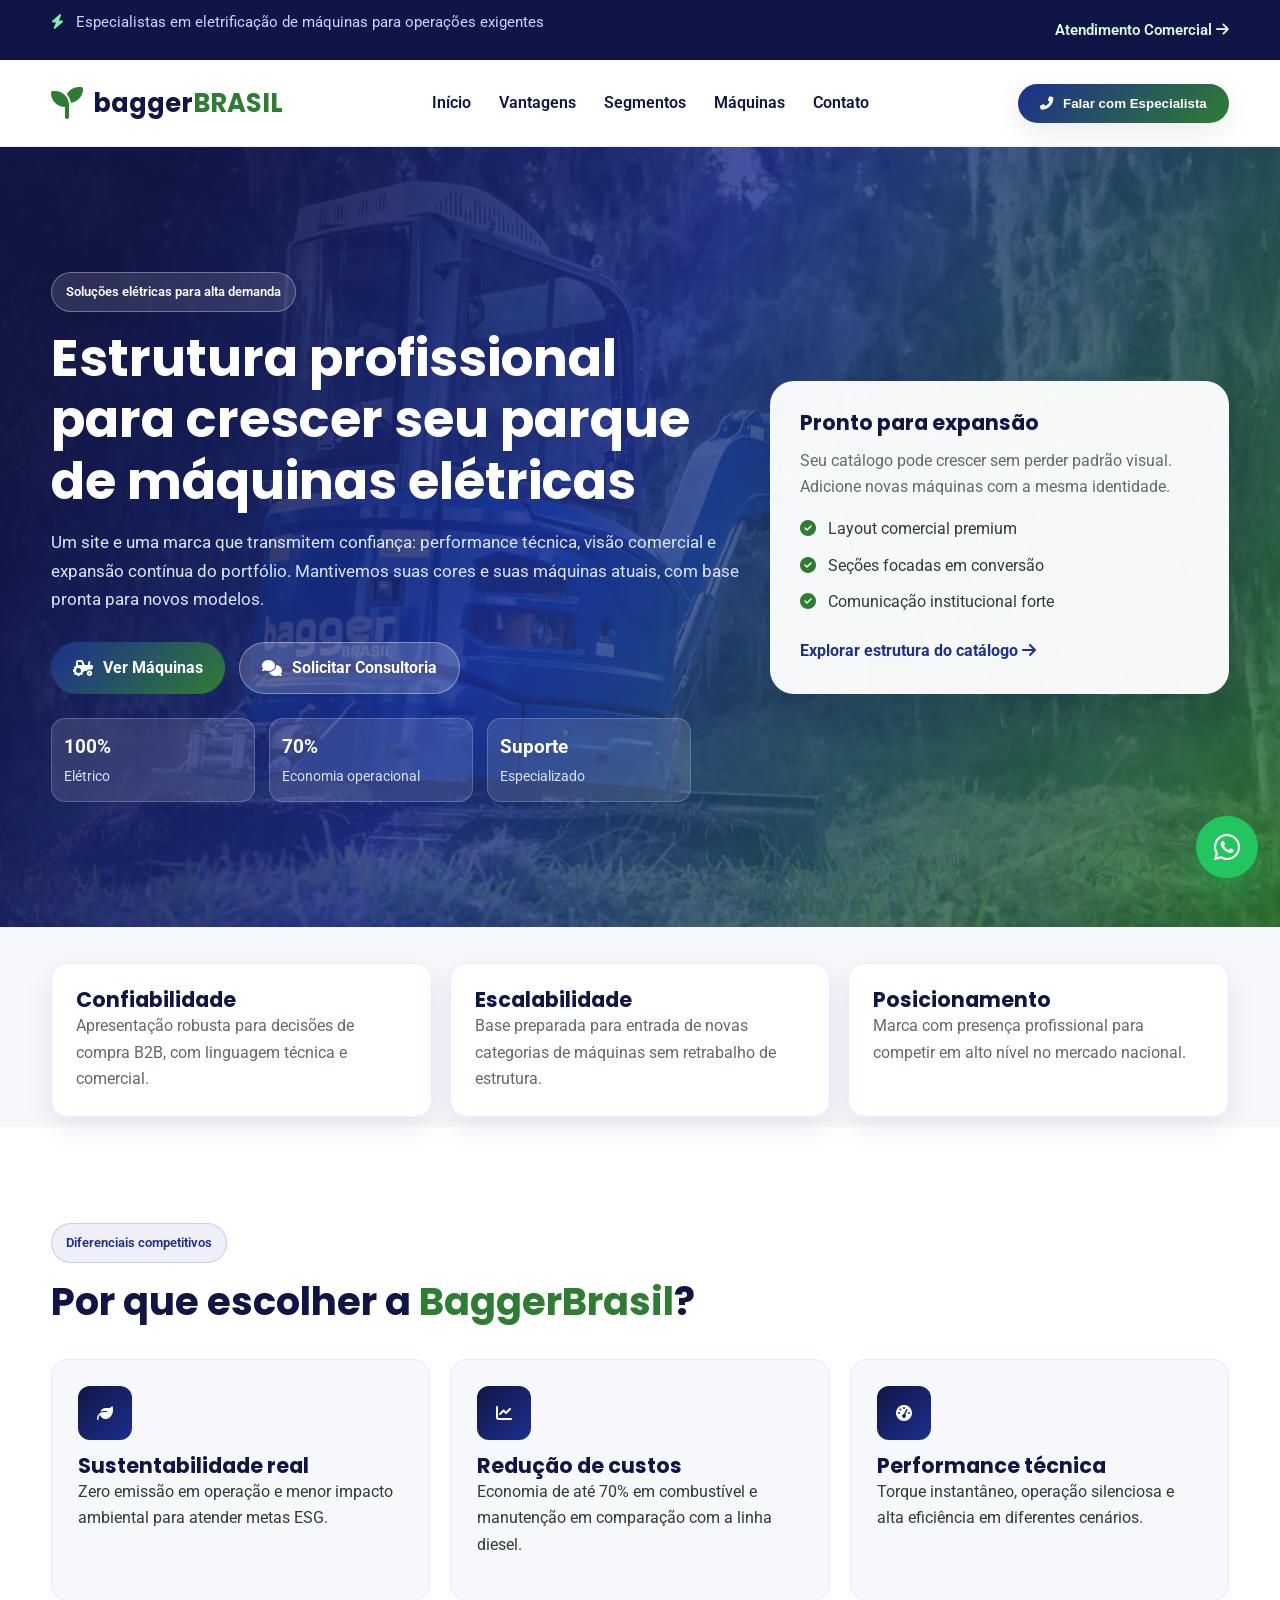
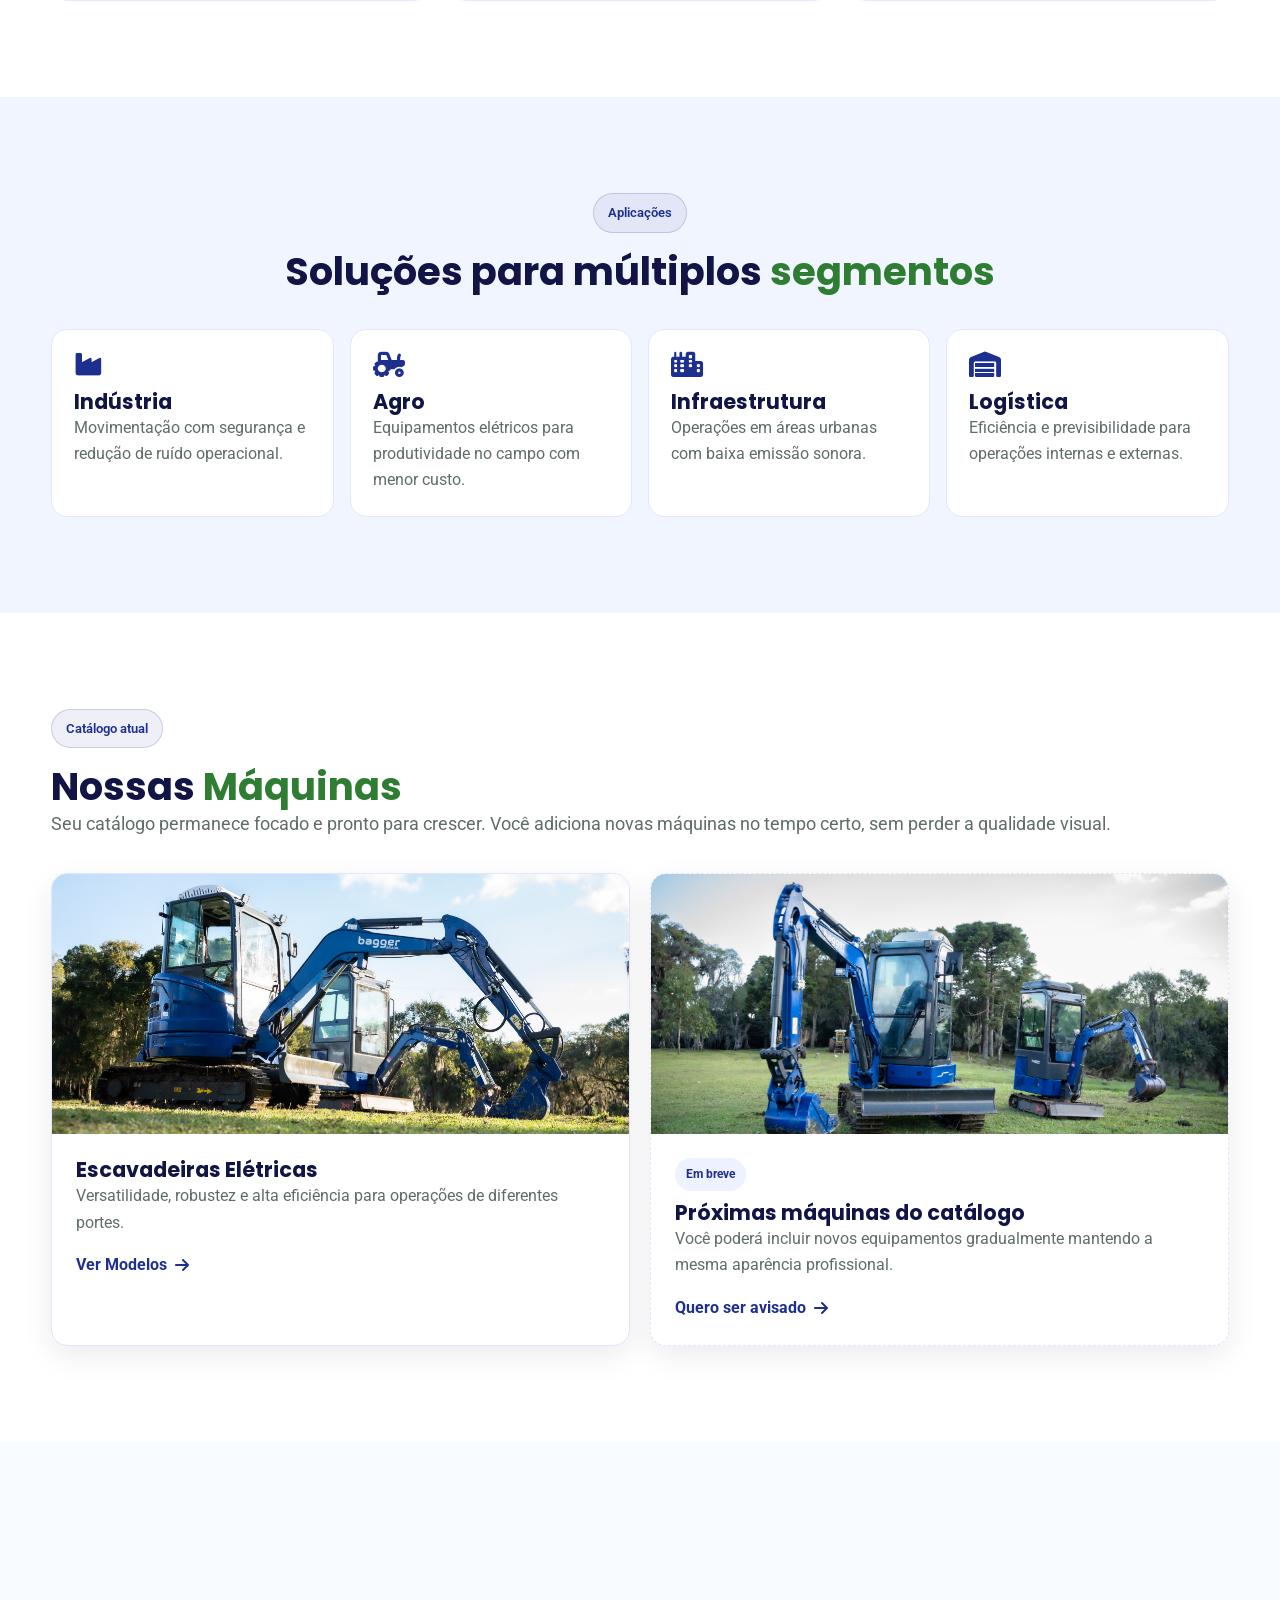
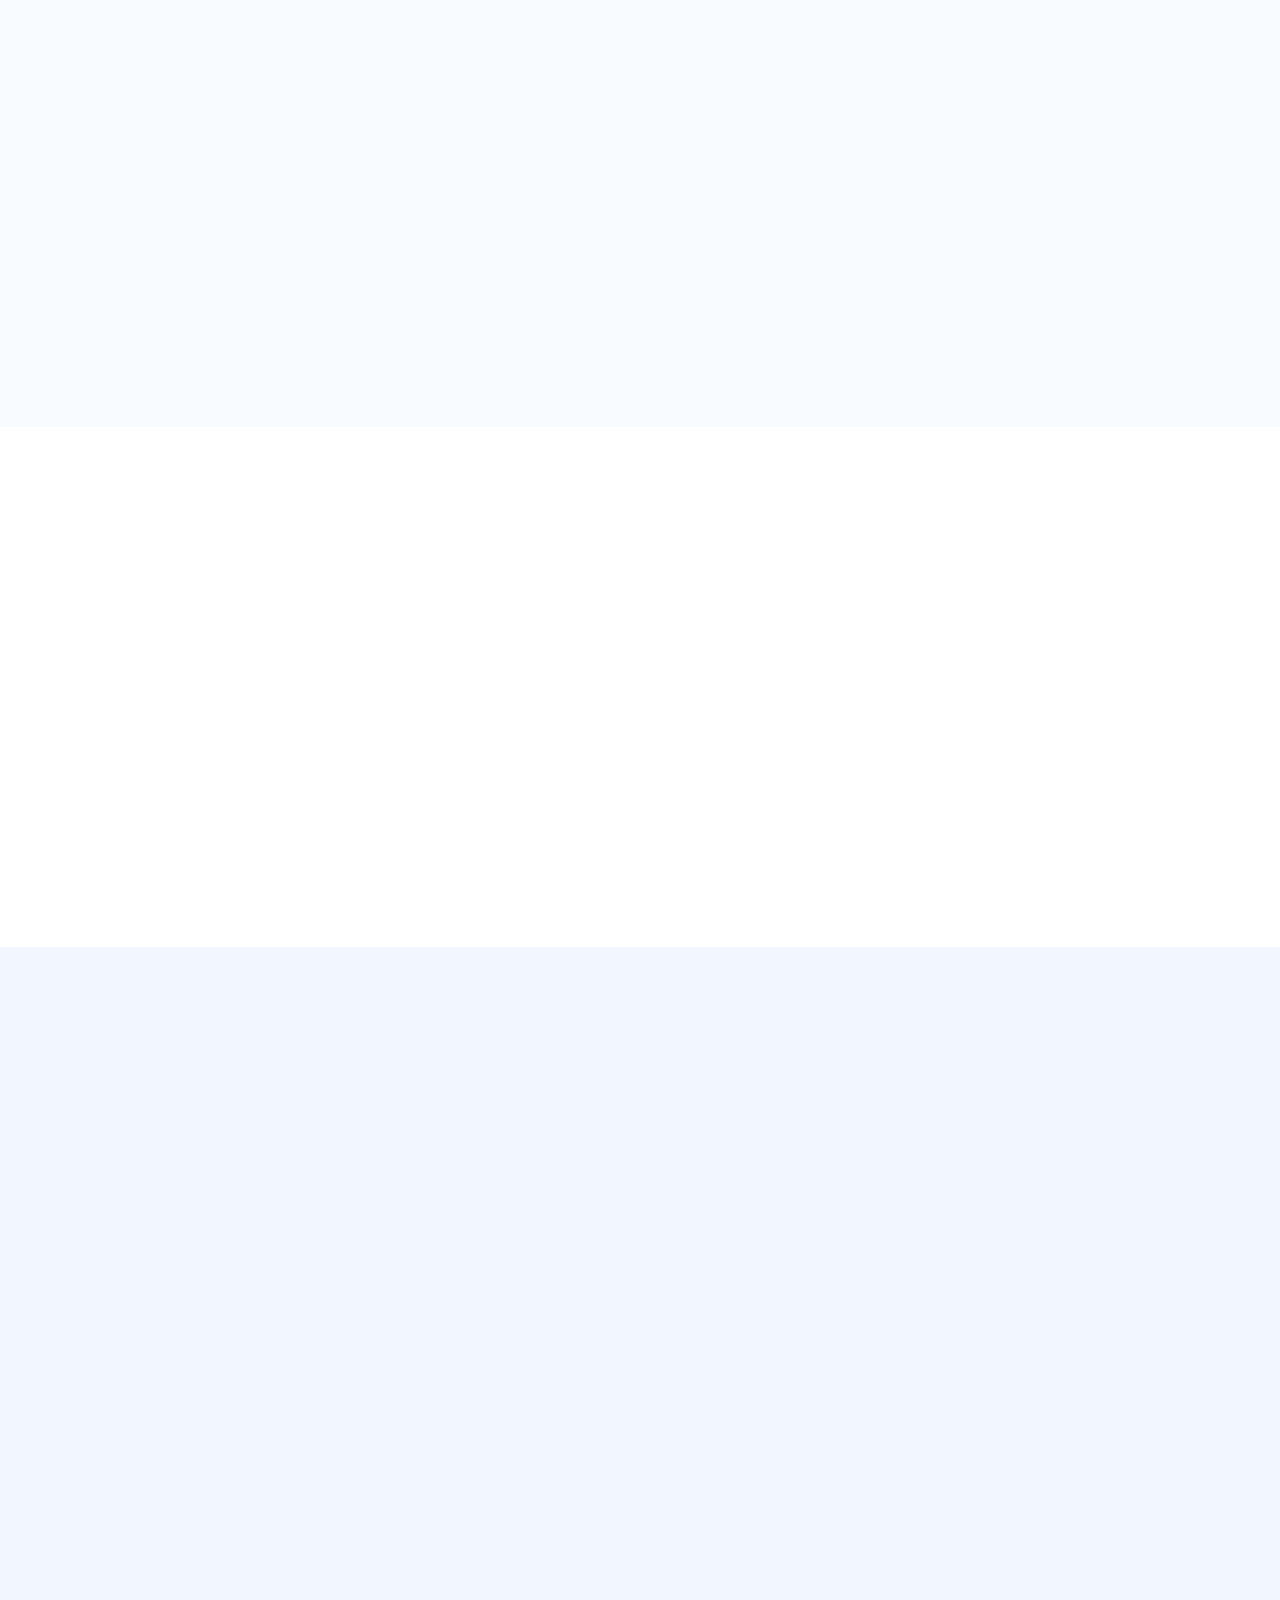
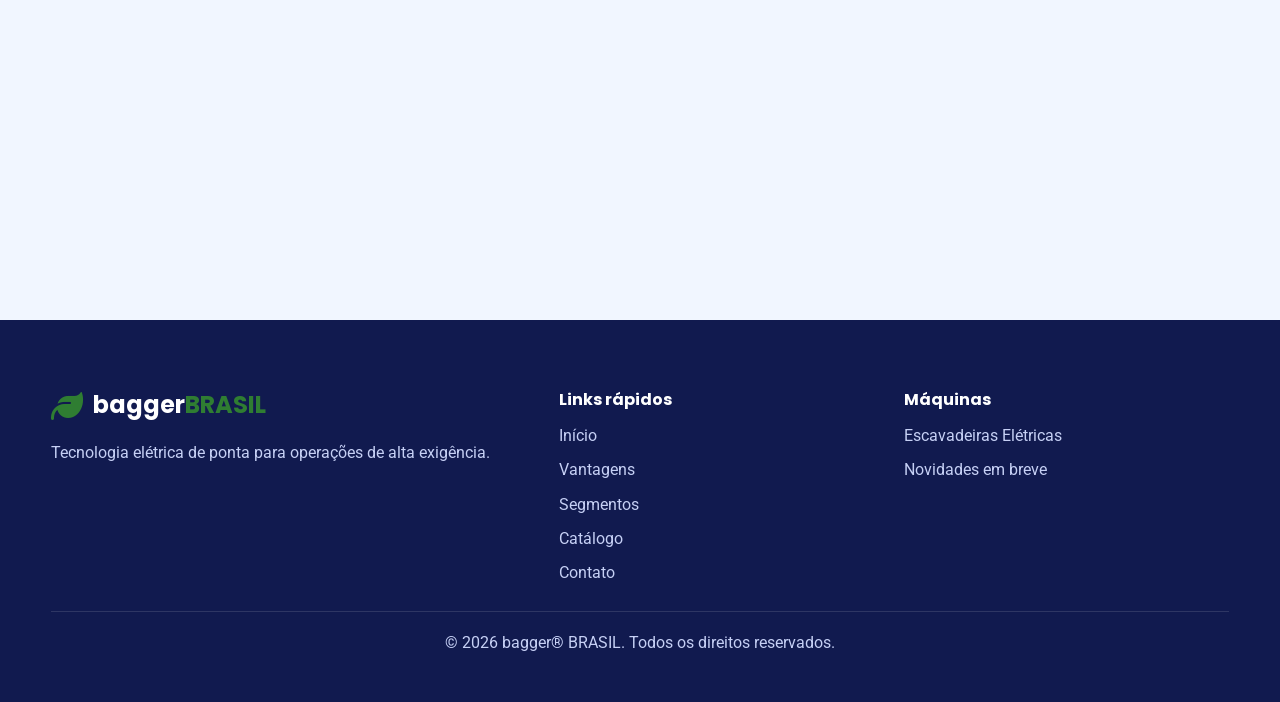
==== commit d1cd101e: "feat: refazer homepage com layout corporativo e escalável" ====
--- a/index.html
+++ b/index.html
@@ -4,348 +4,225 @@
     <meta charset="UTF-8">
     <meta name="viewport" content="width=device-width, initial-scale=1.0">
     <title>BaggerBrasil | Máquinas 100% Elétricas de Alta Performance</title>
-    <meta name="description" content="Máquinas 100% elétricas com alta performance, economia e sustentabilidade para diferentes operações.">
-    
+    <meta name="description" content="Soluções profissionais em máquinas 100% elétricas para operações de alta performance, com economia e sustentabilidade.">
+
     <link rel="stylesheet" href="https://cdnjs.cloudflare.com/ajax/libs/font-awesome/6.5.0/css/all.min.css">
     <link href="https://fonts.googleapis.com/css2?family=Poppins:wght@400;500;600;700;800&family=Roboto:wght@300;400;500;700&display=swap" rel="stylesheet">
-    <link rel="stylesheet" href="https://cdn.jsdelivr.net/npm/swiper@11/swiper-bundle.min.css">
-
-        <link rel="stylesheet" href="styles.css">
-
-
+    <link rel="stylesheet" href="styles.css">
 </head>
-
 <body>
-   
+    <div class="topbar">
+        <div class="container topbar-content">
+            <p><i class="fas fa-bolt"></i> Especialistas em eletrificação de máquinas para operações exigentes</p>
+            <a href="https://wa.me/554998031880?text=Olá!%20Quero%20falar%20com%20um%20especialista%20BaggerBrasil" target="_blank" rel="noreferrer">Atendimento Comercial <i class="fas fa-arrow-right"></i></a>
+        </div>
+    </div>
+
     <header>
         <div class="container header-container">
             <div class="logo">
                 <i class="fas fa-seedling logo-icon"></i>
                 <h1>bagger<span>BRASIL</span></h1>
             </div>
-            
-          
+
             <nav class="menu-desktop">
                 <a href="#home">Início</a>
                 <a href="#vantagens">Vantagens</a>
-                <a href="#sobre">Sobre</a>
-                <a href="maquinas.html">Máquinas</a> 
+                <a href="#segmentos">Segmentos</a>
+                <a href="maquinas.html">Máquinas</a>
                 <a href="#contato">Contato</a>
             </nav>
-            
+
             <button class="btn-contato-header">
                 <i class="fas fa-phone-alt"></i> Falar com Especialista
             </button>
-            
-            <!-- Menu Mobile Button -->
-            <button class="menu-mobile-btn" id="menuMobileBtn">
+
+            <button class="menu-mobile-btn" id="menuMobileBtn" aria-label="Abrir menu mobile">
                 <i class="fas fa-bars"></i>
             </button>
         </div>
-        
-        <!-- Menu Mobile -->
+
         <nav class="menu-mobile" id="menuMobile">
             <a href="#home">Início</a>
             <a href="#vantagens">Vantagens</a>
-            <a href="#sobre">Sobre</a>
+            <a href="#segmentos">Segmentos</a>
             <a href="maquinas.html">Máquinas</a>
             <a href="#contato">Contato</a>
-            <button class="btn btn-primary" style="margin-top: 20px;">
-                <i class="fas fa-phone-alt"></i> Falar com Especialista
-            </button>
+            <a href="#contato" class="btn btn-primary" style="margin-top: 20px;">Falar com Especialista</a>
         </nav>
-        
-        <!-- Overlay Menu Mobile -->
+
         <div class="overlay" id="overlay"></div>
     </header>
 
-    <!-- Hero Section -->
     <section class="hero" id="home">
         <div class="hero-bg hero-bg-current"></div>
         <div class="hero-bg hero-bg-next"></div>
-        <div class="container">
+        <div class="container hero-grid">
             <div class="hero-content">
-                <h1 class="fade-in">Tecnologia Elétrica para Grandes Operações</h1>
-                <p class="fade-in">Máquinas 100% elétricas com alta performance e redução de até 70% nos custos operacionais. Força, eficiência e sustentabilidade para diferentes tipos de operação.</p>
-                <div class="btn-group">
-                    <a href="maquinas.html" class="btn btn-primary fade-in"> 
-                        <i class="fas fa-tractor"></i> Explorar Máquinas
-                    </a>
-                    <a href="#contato" class="btn btn-secondary fade-in">
-                        <i class="fas fa-comments"></i> Falar com Consultor
-                    </a>
-                </div>
-            </div>
-        </div>
-    </section>
-
-    <!-- Vantagens -->
+                <span class="section-tag fade-in">Soluções elétricas para alta demanda</span>
+                <h1 class="fade-in">Estrutura profissional para crescer seu parque de máquinas elétricas</h1>
+                <p class="fade-in">Um site e uma marca que transmitem confiança: performance técnica, visão comercial e expansão contínua do portfólio. Mantivemos suas cores e suas máquinas atuais, com base pronta para novos modelos.</p>
+                <div class="btn-group fade-in">
+                    <a href="maquinas.html" class="btn btn-primary"><i class="fas fa-tractor"></i> Ver Máquinas</a>
+                    <a href="#contato" class="btn btn-secondary"><i class="fas fa-comments"></i> Solicitar Consultoria</a>
+                </div>
+                <div class="hero-kpis fade-in">
+                    <div><strong>100%</strong><span>Elétrico</span></div>
+                    <div><strong>70%</strong><span>Economia operacional</span></div>
+                    <div><strong>Suporte</strong><span>Especializado</span></div>
+                </div>
+            </div>
+            <aside class="hero-panel fade-in">
+                <h3>Pronto para expansão</h3>
+                <p>Seu catálogo pode crescer sem perder padrão visual. Adicione novas máquinas com a mesma identidade.</p>
+                <ul>
+                    <li><i class="fas fa-check-circle"></i> Layout comercial premium</li>
+                    <li><i class="fas fa-check-circle"></i> Seções focadas em conversão</li>
+                    <li><i class="fas fa-check-circle"></i> Comunicação institucional forte</li>
+                </ul>
+                <a href="#catalogo" class="panel-link">Explorar estrutura do catálogo <i class="fas fa-arrow-right"></i></a>
+            </aside>
+        </div>
+    </section>
+
+    <section class="institucional">
+        <div class="container institucional-grid">
+            <article class="institucional-item fade-in">
+                <h3>Confiabilidade</h3>
+                <p>Apresentação robusta para decisões de compra B2B, com linguagem técnica e comercial.</p>
+            </article>
+            <article class="institucional-item fade-in">
+                <h3>Escalabilidade</h3>
+                <p>Base preparada para entrada de novas categorias de máquinas sem retrabalho de estrutura.</p>
+            </article>
+            <article class="institucional-item fade-in">
+                <h3>Posicionamento</h3>
+                <p>Marca com presença profissional para competir em alto nível no mercado nacional.</p>
+            </article>
+        </div>
+    </section>
+
     <section id="vantagens" class="vantagens">
         <div class="container">
-            <h2 class="texto-centro">Por que escolher a <span class="texto-destaque">BaggerBrasil</span>?</h2>
-            <p class="texto-centro texto-grande" style="max-width: 800px; margin: 0 auto 40px;">Oferecemos soluções avançadas em eletrificação com benefícios reais para a sua operação.</p>
-            
+            <div class="section-header fade-in">
+                <span class="section-tag">Diferenciais competitivos</span>
+                <h2>Por que escolher a <span class="texto-destaque">BaggerBrasil</span>?</h2>
+            </div>
+
             <div class="vantagens-grid">
                 <div class="vantagem-card fade-in">
-                    <div class="vantagem-icon">
-                        <i class="fas fa-leaf"></i>
-                    </div>
-                    <h3>Sustentabilidade</h3>
-                    <p>Zero emissões de carbono, contribuindo para a preservação ambiental e agregando valor à sua marca.</p>
-                </div>
-                
+                    <div class="vantagem-icon"><i class="fas fa-leaf"></i></div>
+                    <h3>Sustentabilidade real</h3>
+                    <p>Zero emissão em operação e menor impacto ambiental para atender metas ESG.</p>
+                </div>
                 <div class="vantagem-card fade-in">
-                    <div class="vantagem-icon">
-                        <i class="fas fa-chart-line"></i>
-                    </div>
-                    <h3>Economia</h3>
-                    <p>Redução de até 70% nos custos com combustível e manutenção em comparação com máquinas a diesel.</p>
-                </div>
-                
+                    <div class="vantagem-icon"><i class="fas fa-chart-line"></i></div>
+                    <h3>Redução de custos</h3>
+                    <p>Economia de até 70% em combustível e manutenção em comparação com a linha diesel.</p>
+                </div>
                 <div class="vantagem-card fade-in">
-                    <div class="vantagem-icon">
-                        <i class="fas fa-tachometer-alt"></i>
-                    </div>
-                    <h3>Alta Performance</h3>
-                    <p>Torque instantâneo, operação silenciosa e maior vida útil dos componentes mecânicos.</p>
-                </div>
-            </div>
-        </div>
-    </section>
-
-    <!-- Sobre -->
-    <section id="sobre">
-        <div class="container">
-            <div class="sobre-container">
-                <div class="fade-in">
-                    <h2>Tecnologia Sustentável para o Futuro</h2>
-                    <p class="texto-grande">A <span class="texto-destaque">BaggerBrasil</span> traz ao mercado brasileiro máquinas 100% elétricas, oferecendo soluções limpas, modernas e eficientes para aumentar a produtividade em diferentes operações.</p>
-                    <p>Nosso compromisso é entregar equipamentos que unem tecnologia, desempenho e sustentabilidade. Trabalhamos para contribuir com a evolução do setor, oferecendo alternativas mais econômicas, silenciosas e com zero emissões.</p>      
-                    <div class="stats">
-                        <div class="stat fade-in">
-                            <h3>100%</h3>
-                            <p>Compromisso com qualidade</p>
-                        </div>
-                        <div class="stat fade-in">
-                            <h3>Alta</h3>
-                            <p>Qualidade em equipamentos</p>
-                        </div>
-                        <div class="stat fade-in">
-                            <h3>70%</h3>
-                            <p>Economia operacional</p>
-                        </div>
-                    </div>
-                </div>
-                
-                <div class="sobre-img fade-in">
-                    <img src="uploads/escavadeira-1.jpg" alt="Trator elétrico BaggerBrasil em operação">
-                </div>
-            </div>
-        </div>
-    </section>
-
-  <!-- Catálogo -->
+                    <div class="vantagem-icon"><i class="fas fa-tachometer-alt"></i></div>
+                    <h3>Performance técnica</h3>
+                    <p>Torque instantâneo, operação silenciosa e alta eficiência em diferentes cenários.</p>
+                </div>
+            </div>
+        </div>
+    </section>
+
+    <section id="segmentos" class="segmentos">
+        <div class="container">
+            <div class="section-header texto-centro fade-in">
+                <span class="section-tag">Aplicações</span>
+                <h2>Soluções para múltiplos <span class="texto-destaque">segmentos</span></h2>
+            </div>
+            <div class="segmentos-grid">
+                <div class="segmento-card fade-in"><i class="fas fa-industry"></i><h3>Indústria</h3><p>Movimentação com segurança e redução de ruído operacional.</p></div>
+                <div class="segmento-card fade-in"><i class="fas fa-tractor"></i><h3>Agro</h3><p>Equipamentos elétricos para produtividade no campo com menor custo.</p></div>
+                <div class="segmento-card fade-in"><i class="fas fa-city"></i><h3>Infraestrutura</h3><p>Operações em áreas urbanas com baixa emissão sonora.</p></div>
+                <div class="segmento-card fade-in"><i class="fas fa-warehouse"></i><h3>Logística</h3><p>Eficiência e previsibilidade para operações internas e externas.</p></div>
+            </div>
+        </div>
+    </section>
+
     <section id="catalogo" class="catalogo">
         <div class="container">
-            <div class="catalogo-header fade-in">
+            <div class="section-header fade-in">
+                <span class="section-tag">Catálogo atual</span>
                 <h2>Nossas <span class="texto-destaque">Máquinas</span></h2>
-                <p class="texto-grande">Conheça nossa linha completa de equipamentos 100% elétricos desenvolvidos para maximizar sua produtividade.</p>
-            </div>
-            
+                <p class="texto-grande">Seu catálogo permanece focado e pronto para crescer. Você adiciona novas máquinas no tempo certo, sem perder a qualidade visual.</p>
+            </div>
+
             <div class="cards">
-                <div class="card fade-in">
-                    <div class="card-img">
-                        <img src="uploads/escavadeira-2.jpg" alt="Mini carregadeira elétrica">
-                    </div>
+                <article class="card fade-in">
+                    <div class="card-img"><img src="uploads/escavadeira-2.jpg" alt="Escavadeira elétrica"></div>
                     <div class="card-content">
                         <h3>Escavadeiras Elétricas</h3>
-                        <p>Equipamentos compactos e versáteis para operações em espaços reduzidos, com alta eficiência e zero emissões.</p>
-                        <a href="maquinas.html#minicarregadeira" class="card-btn"> <!-- LINK PARA CATEGORIA ESPECÍFICA -->
-                            Ver Modelos <i class="fas fa-arrow-right"></i>
-                        </a>
+                        <p>Versatilidade, robustez e alta eficiência para operações de diferentes portes.</p>
+                        <a href="maquinas.html#minicarregadeira" class="card-btn">Ver Modelos <i class="fas fa-arrow-right"></i></a>
                     </div>
-                </div>
-                <!--
-                <div class="card fade-in">
-                    <div class="card-img">
-                        <img src="uploads/escavadeira-3.jpg" alt="Dumper elétrico">
+                </article>
+
+                <article class="card card-placeholder fade-in">
+                    <div class="card-img"><img src="uploads/escavadeira-6.jpg" alt="Novas máquinas em breve"></div>
+                    <div class="card-content">
+                        <span class="status-chip">Em breve</span>
+                        <h3>Próximas máquinas do catálogo</h3>
+                        <p>Você poderá incluir novos equipamentos gradualmente mantendo a mesma aparência profissional.</p>
+                        <a href="#contato" class="card-btn">Quero ser avisado <i class="fas fa-arrow-right"></i></a>
                     </div>
-                    <div class="card-content">
-                        <h3>Dumper Elétrico</h3>
-                        <p>Transporte de materiais com mais segurança e menor custo operacional, ideal para diferentes segmentos operacionais.</p>
-                        <a href="maquinas.html#dumper" class="card-btn">
-                            Ver Modelos <i class="fas fa-arrow-right"></i>
-                        </a>
-                    </div>
-                </div>
-                
-                <div class="card fade-in">
-                    <div class="card-img">
-                        <img src="uploads/escavadeira-4.jpg" alt="Empilhadeira elétrica">
-                    </div>
-                    <div class="card-content">
-                        <h3>Empilhadeiras Elétricas</h3>
-                        <p>Operação silenciosa e econômica para ambientes fechados ou abertos, com capacidade de 1 a 5 toneladas.</p>
-                        <a href="maquinas.html#empilhadeira" class="card-btn"> 
-                            Ver Modelos <i class="fas fa-arrow-right"></i>
-                        </a>
-                    </div>
-                </div>
-                
-                <div class="card fade-in">
-                    <div class="card-img">
-                        <img src="uploads/escavadeira-5.jpg" alt="Escavadeira elétrica">
-                    </div>
-                    <div class="card-content">
-                        <h3>Carregadeiras Elétricas</h3>
-                        <p>Mais alcance e produtividade para movimentação de carga com operação silenciosa e sustentável.</p>
-                        <a href="maquinas.html#carregadeira" class="card-btn"> 
-                            Ver Modelos <i class="fas fa-arrow-right"></i>
-                        </a>
-                    </div>
-                </div>
-
-                <div class="card fade-in">
-                    <div class="card-img">
-                        <img src="uploads/escavadeira-6.jpg" alt="Pá carregadeira elétrica">
-                    </div>
-                    <div class="card-content">
-                        <h3>Pás Carregadeiras Elétricas</h3>
-                        <p>Força e robustez para operações pesadas com menor consumo e menor impacto ambiental.</p>
-                        <a href="maquinas.html#pacarregadeira" class="card-btn">
-                            Ver Modelos <i class="fas fa-arrow-right"></i>
-                        </a>
-                    </div>
-                </div>
-                -->
-            </div>
-            <!--
-            <div class="texto-centro" style="margin-top: 60px;">
-                <a href="maquinas.html" class="btn btn-primary"> 
-                    <i class="fas fa-list"></i> Ver Todas as Máquinas
-                </a>
-            </div>
-        </div>
-            -->
-    </section>
-
-
-
-    <!--
-     Depoimentos 
-    <section id="depoimentos" class="depoimentos">
-        <div class="container">
-            <h2 class="texto-centro fade-in">O que nossos clientes dizem</h2>
-            
-            <div class="swiper fade-in">
-                <div class="swiper-wrapper">
-                    <div class="swiper-slide">
-                        <div class="depoimento-slide">
-                            <div class="depoimento-conteudo">
-                                "A migração para máquinas elétricas da BaggerBrasil reduziu nossos custos operacionais em 65%. O retorno sobre o investimento foi alcançado em apenas 18 meses."
-                            </div>
-                            <div class="depoimento-autor">
-                                <img src="https://randomuser.me/api/portraits/men/32.jpg" alt="Carlos Silva">
-                                <div>
-                                    <h4>Carlos Silva</h4>
-                                    <p>Fazenda São João, Mato Grosso</p>
-                                </div>
-                            </div>
-                        </div>
-                    </div>
-                    
-                    <div class="swiper-slide">
-                        <div class="depoimento-slide">
-                            <div class="depoimento-conteudo">
-                                "Além da economia, o silêncio das máquinas elétricas melhorou muito as condições de trabalho para nossa equipe. A produtividade aumentou 20%."
-                            </div>
-                            <div class="depoimento-autor">
-                                <img src="https://randomuser.me/api/portraits/women/44.jpg" alt="Ana Costa">
-                                <div>
-                                    <h4>Ana Costa</h4>
-                                    <p>Agropecuária Costa Feliz, Goiás</p>
-                                </div>
-                            </div>
-                        </div>
-                    </div>
-                    
-                    <div class="swiper-slide">
-                        <div class="depoimento-slide">
-                            <div class="depoimento-conteudo">
-                                "O suporte técnico da BaggerBrasil é excepcional. A transição para elétrico foi tranquila e hoje somos referência em sustentabilidade na nossa região."
-                            </div>
-                            <div class="depoimento-autor">
-                                <img src="https://randomuser.me/api/portraits/men/65.jpg" alt="Roberto Almeida">
-                                <div>
-                                    <h4>Roberto Almeida</h4>
-                                    <p>Fazenda Vale Verde, Paraná</p>
-                                </div>
-                            </div>
-                        </div>
-                    </div>
-                </div>
-                <div class="swiper-pagination"></div>
-            </div>
-        </div>
-    </section>
-    -->
-    <!-- Contato -->
-    <section id="contato">
-        <div class="container">
-            <h2 class="texto-centro fade-in">Entre em <span class="texto-destaque">Contato</span></h2>
-            <p class="texto-centro texto-grande" style="max-width: 700px; margin: 0 auto 60px;">Nossa equipe de especialistas está pronta para apresentar as melhores soluções elétricas para sua operação.</p>
-            
+                </article>
+            </div>
+        </div>
+    </section>
+
+    <section id="sobre" class="sobre-profissional">
+        <div class="container sobre-grid">
+            <div class="sobre-content fade-in">
+                <span class="section-tag">Sobre a BaggerBrasil</span>
+                <h2>Tecnologia sustentável com foco em resultado operacional</h2>
+                <p>Unimos engenharia, eficiência energética e estratégia comercial para entregar equipamentos elétricos competitivos no mercado brasileiro.</p>
+                <p>Nosso compromisso é construir operações mais limpas, econômicas e preparadas para o futuro.</p>
+            </div>
+            <div class="sobre-img fade-in">
+                <img src="uploads/escavadeira-1.jpg" alt="Máquina elétrica BaggerBrasil em operação">
+            </div>
+        </div>
+    </section>
+
+    <section class="roadmap" id="roadmap">
+        <div class="container">
+            <div class="section-header texto-centro fade-in">
+                <span class="section-tag">Planejamento de portfólio</span>
+                <h2>Evolução do <span class="texto-destaque">catálogo</span></h2>
+            </div>
+            <div class="roadmap-grid">
+                <div class="roadmap-item fade-in"><span class="roadmap-step">01</span><h3>Linha atual</h3><p>Modelos disponíveis para apresentação e negociação imediata.</p></div>
+                <div class="roadmap-item fade-in"><span class="roadmap-step">02</span><h3>Novos lançamentos</h3><p>Novas máquinas serão adicionadas conforme sua estratégia comercial.</p></div>
+                <div class="roadmap-item fade-in"><span class="roadmap-step">03</span><h3>Escala profissional</h3><p>Estrutura pronta para crescimento contínuo da marca.</p></div>
+            </div>
+        </div>
+    </section>
+
+    <section id="contato" class="contato-section">
+        <div class="container">
+            <div class="section-header texto-centro fade-in">
+                <span class="section-tag">Contato comercial</span>
+                <h2>Fale com a <span class="texto-destaque">BaggerBrasil</span></h2>
+            </div>
+
             <div class="contato-container">
                 <div class="contato-info fade-in">
-                    <div class="contato-item">
-                        <div class="contato-icon">
-                            <i class="fas fa-map-marker-alt"></i>
-                        </div>
-                        <div>
-                            <h4>Nossa Localização</h4>
-                            <p>R Geny de Jesus Afonso Carneiro, 25<br>Caçador, SC<br>CEP: 89.503-334</p>
-                        </div>
-                    </div>
-                    
-                    <div class="contato-item">
-                        <div class="contato-icon">
-                            <i class="fas fa-phone"></i>
-                        </div>
-                        <div>
-                            <h4>Telefone</h4>
-                            <p>(49) 9 9803-1880<br>Segunda a Sexta, 8h às 18h</p>
-                        </div>
-                    </div>
-                    
-                    <div class="contato-item">
-                        <div class="contato-icon">
-                            <i class="fas fa-envelope"></i>
-                        </div>
-                        <div>
-                            <h4>E-mail</h4>
-                            <p>vendas@bagger.net.br<br>suporte@bagger.net.br</p>
-                        </div>
-                    </div>
-                </div>
-                
+                    <div class="contato-item"><div class="contato-icon"><i class="fas fa-map-marker-alt"></i></div><div><h4>Endereço</h4><p>R Geny de Jesus Afonso Carneiro, 25<br>Caçador - SC</p></div></div>
+                    <div class="contato-item"><div class="contato-icon"><i class="fas fa-phone"></i></div><div><h4>Telefone</h4><p>(49) 9 9803-1880</p></div></div>
+                    <div class="contato-item"><div class="contato-icon"><i class="fas fa-envelope"></i></div><div><h4>E-mail</h4><p>vendas@bagger.net.br</p></div></div>
+                </div>
+
                 <div class="contato-form fade-in">
-                    <h3>Solicite uma Proposta</h3>
+                    <h3>Solicite uma proposta</h3>
                     <form id="formContato">
-                        <div class="form-group">
-                            <label for="nome">Nome Completo</label>
-                            <input type="text" id="nome" name="nome" class="form-control" required>
-                        </div>
-                        
-                        <div class="form-group">
-                            <label for="email">E-mail</label>
-                            <input type="email" id="email" name="email" class="form-control" required>
-                        </div>
-                        
-                        <div class="form-group">
-                            <label for="telefone">Telefone</label>
-                            <input type="tel" id="telefone" name="telefone" class="form-control" required>
-                        </div>
-                        
+                        <div class="form-group"><label for="nome">Nome Completo</label><input type="text" id="nome" name="nome" class="form-control" required></div>
+                        <div class="form-group"><label for="email">E-mail</label><input type="email" id="email" name="email" class="form-control" required></div>
+                        <div class="form-group"><label for="telefone">Telefone</label><input type="tel" id="telefone" name="telefone" class="form-control" required></div>
                         <div class="form-group">
                             <label for="interesse">Interesse Principal</label>
                             <select id="interesse" name="interesse" class="form-control" required>
@@ -358,15 +235,8 @@
                                 <option value="outros">Outros Equipamentos</option>
                             </select>
                         </div>
-                        
-                        <div class="form-group">
-                            <label for="mensagem">Mensagem</label>
-                            <textarea id="mensagem" name="mensagem" class="form-control" rows="4" placeholder="Descreva sua necessidade..."></textarea>
-                        </div>
-                        
-                        <button type="submit" class="btn btn-primary" style="width: 100%; margin-top: 20px;">
-                            <i class="fas fa-paper-plane"></i> Enviar Solicitação
-                        </button>
+                        <div class="form-group"><label for="mensagem">Mensagem</label><textarea id="mensagem" name="mensagem" class="form-control" rows="4" placeholder="Descreva sua necessidade..."></textarea></div>
+                        <button type="submit" class="btn btn-primary" style="width: 100%; margin-top: 12px;"><i class="fas fa-paper-plane"></i> Enviar Solicitação</button>
                         <p id="formStatus" style="display:none; margin-top: 14px; font-size: 0.95rem; color: var(--verde-secundario);"></p>
                     </form>
                 </div>
@@ -374,78 +244,40 @@
         </div>
     </section>
 
- <!-- Footer -->
     <footer>
         <div class="container">
             <div class="footer-container">
                 <div class="footer-col">
-                    <div class="logo" style="margin-bottom: 20px;">
+                    <div class="logo" style="margin-bottom: 18px;">
                         <i class="fas fa-leaf logo-icon"></i>
                         <h1 style="color: white; font-size: 1.5rem;">bagger<span>BRASIL</span></h1>
                     </div>
-                    <p>Tecnologia elétrica de ponta para operações de alta exigência. Sustentabilidade, economia e alta performance.</p>
-                    <div class="social-links">
-                        <a href="#" class="social-link"><i class="fab fa-facebook-f"></i></a>
-                        <a href="#" class="social-link"><i class="fab fa-instagram"></i></a>
-                        <a href="#" class="social-link"><i class="fab fa-linkedin-in"></i></a>
-                        <a href="#" class="social-link"><i class="fab fa-youtube"></i></a>
-                    </div>
-                </div>
-                
+                    <p>Tecnologia elétrica de ponta para operações de alta exigência.</p>
+                </div>
                 <div class="footer-col">
-                    <h4>Links Rápidos</h4>
+                    <h4>Links rápidos</h4>
                     <ul class="footer-links">
                         <li><a href="#home">Início</a></li>
                         <li><a href="#vantagens">Vantagens</a></li>
-                        <li><a href="#sobre">Sobre Nós</a></li>
+                        <li><a href="#segmentos">Segmentos</a></li>
                         <li><a href="#catalogo">Catálogo</a></li>
                         <li><a href="#contato">Contato</a></li>
                     </ul>
                 </div>
-                
                 <div class="footer-col">
-              <!--
-                    <h4>Nossos Produtos</h4>
+                    <h4>Máquinas</h4>
                     <ul class="footer-links">
-                        <li><a href="maquinas.html#minicarregadeira">Mini Carregadeira Elétrica</a></li>
-                        <li><a href="maquinas.html#dumper">Dumper Elétrico</a></li>
-                        <li><a href="maquinas.html#empilhadeira">Empilhadeira Elétrica</a></li>
-                        <li><a href="maquinas.html#carregadeira">Carregadeira Elétrica</a></li>
-                        <li><a href="maquinas.html#pacarregadeira">Pá Carregadeira Elétrica</a></li>
-                        <li><a href="#contato">Solicitar Catálogo</a></li>
+                        <li><a href="maquinas.html#minicarregadeira">Escavadeiras Elétricas</a></li>
+                        <li><a href="#roadmap">Novidades em breve</a></li>
                     </ul>
-                -->
-                </div>
-                
-                <div class="footer-col">
-                   <!--
-                    <h4>Suporte</h4>
-                    <ul class="footer-links">
-                        <li><a href="#">Manual do Operador</a></li>
-                        <li><a href="#">Perguntas Frequentes</a></li>
-                        <li><a href="#">Política de Garantia</a></li>
-                        <li><a href="#">Peças e Acessórios</a></li>
-                        <li><a href="#">Trabalhe Conosco</a></li>
-                    </ul>
-                </div>
-            </div>
-         -->   
-            <div class="copyright"> 
-                <p>&copy; 2026 bagger® BRASIL. Todos os direitos reservados.</p> 
-            </div> 
-        </div> 
+                </div>
+            </div>
+            <div class="copyright"><p>&copy; 2026 bagger® BRASIL. Todos os direitos reservados.</p></div>
+        </div>
     </footer>
 
-    <!-- WhatsApp Button -->
-    <a href="https://wa.me/554998031880?text=Olá!%20Gostaria%20de%20saber%20mais%20sobre%20as%20máquinas%20elétricas%20BaggerBrasil" class="whatsapp-btn" target="_blank">
-        <i class="fab fa-whatsapp"></i>
-    </a>
-
-    <!-- Scripts -->
-    <script src="https://cdn.jsdelivr.net/npm/swiper@11/swiper-bundle.min.js"></script>
-        <script src="script.js"></script>
-
+    <a href="https://wa.me/554998031880?text=Olá!%20Gostaria%20de%20saber%20mais%20sobre%20as%20máquinas%20elétricas%20BaggerBrasil" class="whatsapp-btn" target="_blank" rel="noreferrer"><i class="fab fa-whatsapp"></i></a>
+
+    <script src="script.js"></script>
 </body>
 </html>
-
-
--- a/styles.css
+++ b/styles.css
@@ -1,914 +1,456 @@
-/* ================= VARIÁVEIS & RESET ================= */
-        :root {
-            --azul-escuro: #111545;
-            --azul-medio: #1d2f8f;
-            --verde-primario: #2f7d32;
-            --verde-secundario: #256628;
-            --verde-claro: #e8f3e9;
-            --cinza-escuro: #2f3c34;
-            --cinza-medio: #5f6d66;
-            --cinza-claro: #f7f8f3;
-            --branco: #ffffff;
-            --preto: #0a0a0a;
-            --azul-destaque: #1d4ed8;
-            
-            --gradiente-azul: linear-gradient(135deg, #111545 0%, #1d2f8f 100%);
-            --gradiente-verde: linear-gradient(135deg, #111545 0%, #2f7d32 100%);
-            --gradiente-hero: linear-gradient(140deg, rgba(17, 21, 69, 0.94) 0%, rgba(47, 125, 50, 0.82) 100%);
-            
-            --sombra-padrao: 0 10px 30px rgba(0, 0, 0, 0.08);
-            --sombra-elevada: 0 25px 60px rgba(0, 0, 0, 0.12);
-            --sombra-botao: 0 10px 25px rgba(17, 21, 69, 0.35);
-            
-            --raio-padrao: 16px;
-            --raio-grande: 24px;
-            --raio-redondo: 50px;
-            
-            --transicao-padrao: all 0.3s cubic-bezier(0.4, 0, 0.2, 1);
-            --transicao-lenta: all 0.6s cubic-bezier(0.4, 0, 0.2, 1);
-        }
-
-        * {
-            margin: 0;
-            padding: 0;
-            box-sizing: border-box;
-        }
-
-        html {
-            scroll-behavior: smooth;
-            scroll-padding-top: 100px;
-        }
-
-        body {
-            font-family: 'Roboto', sans-serif;
-            background-color: var(--cinza-claro);
-            color: var(--cinza-escuro);
-            line-height: 1.7;
-            overflow-x: hidden;
-        }
-
-        h1, h2, h3, h4, h5 {
-            font-family: 'Poppins', sans-serif;
-            color: var(--azul-escuro);
-            line-height: 1.2;
-        }
-
-        .container {
-            max-width: 1300px;
-            margin: 0 auto;
-            padding: 0 24px;
-        }
-
-        section {
-            padding: 100px 0;
-        }
-
-        /* ================= TIPOGRAFIA ================= */
-        h1 { font-size: 3.5rem; font-weight: 900; }
-        h2 { font-size: 2.8rem; font-weight: 800; margin-bottom: 1.5rem; }
-        h3 { font-size: 1.8rem; font-weight: 700; margin-bottom: 1rem; }
-        p { margin-bottom: 1.5rem; font-size: 1.1rem; }
-        
-        .texto-destaque { color: var(--verde-primario); font-weight: 700; }
-        .texto-azul { color: var(--azul-destaque); }
-        .texto-centro { text-align: center; }
-        .texto-grande { font-size: 1.3rem; }
-
-        /* ================= ANIMAÇÕES ================= */
-        @keyframes fadeInUp {
-            from {
-                opacity: 0;
-                transform: translateY(50px);
-            }
-            to {
-                opacity: 1;
-                transform: translateY(0);
-            }
-        }
-
-        @keyframes float {
-            0%, 100% { transform: translateY(0); }
-            50% { transform: translateY(-15px); }
-        }
-
-        @keyframes pulse {
-            0% { box-shadow: 0 0 0 0 rgba(79, 70, 229, 0.4); }
-            70% { box-shadow: 0 0 0 15px rgba(79, 70, 229, 0); }
-            100% { box-shadow: 0 0 0 0 rgba(79, 70, 229, 0); }
-        }
-
-        .fade-in {
-            opacity: 0;
-            transform: translateY(40px);
-            transition: opacity 0.8s ease, transform 0.8s ease;
-        }
-
-        .fade-in.visible {
-            opacity: 1;
-            transform: translateY(0);
-        }
-
-        /* ================= HEADER ================= */
-        header {
-            position: fixed;
-            top: 0;
-            left: 0;
-            width: 100%;
-            background: rgba(255, 255, 255, 0.95);
-            backdrop-filter: blur(15px);
-            -webkit-backdrop-filter: blur(15px);
-            z-index: 1000;
-            transition: var(--transicao-padrao);
-            border-bottom: 1px solid rgba(15, 23, 42, 0.05);
-        }
-
-        header.scrolled {
-            box-shadow: var(--sombra-padrao);
-            padding: 5px 0;
-        }
-
-        .header-container {
-            display: flex;
-            justify-content: space-between;
-            align-items: center;
-            padding: 20px 0;
-            transition: var(--transicao-padrao);
-        }
-
-        .logo {
-            display: flex;
-            align-items: center;
-            gap: 12px;
-        }
-
-        .logo-icon {
-            color: var(--verde-primario);
-            font-size: 2.2rem;
-            animation: float 4s ease-in-out infinite;
-        }
-
-        .logo h1 {
-            font-size: 1.8rem;
-            font-weight: 900;
-            letter-spacing: -0.5px;
-        }
-
-        .logo span {
-            color: var(--verde-primario);
-        }
-
-        /* Menu de Navegação */
-        .menu-desktop {
-            display: flex;
-            gap: 40px;
-        }
-
-        .menu-desktop a {
-            text-decoration: none;
-            color: var(--azul-escuro);
-            font-weight: 600;
-            font-size: 1.05rem;
-            position: relative;
-            padding: 5px 0;
-            transition: var(--transicao-padrao);
-        }
-
-        .menu-desktop a::after {
-            content: '';
-            position: absolute;
-            bottom: 0;
-            left: 0;
-            width: 0;
-            height: 3px;
-            background: var(--gradiente-verde);
-            border-radius: 2px;
-            transition: var(--transicao-padrao);
-        }
-
-        .menu-desktop a:hover {
-            color: var(--verde-primario);
-        }
-
-        .menu-desktop a:hover::after {
-            width: 100%;
-        }
-
-        .btn-contato-header {
-            background: var(--gradiente-verde);
-            color: var(--branco);
-            border: none;
-            padding: 12px 28px;
-            border-radius: var(--raio-redondo);
-            font-weight: 600;
-            font-size: 1rem;
-            cursor: pointer;
-            transition: var(--transicao-padrao);
-            box-shadow: var(--sombra-botao);
-            display: flex;
-            align-items: center;
-            gap: 8px;
-        }
-
-        .btn-contato-header:hover {
-            transform: translateY(-3px);
-            box-shadow: 0 15px 30px rgba(79, 70, 229, 0.4);
-        }
-
-        /* Menu Mobile */
-        .menu-mobile-btn {
-            display: none;
-            background: none;
-            border: none;
-            font-size: 1.8rem;
-            color: var(--azul-escuro);
-            cursor: pointer;
-            z-index: 1001;
-        }
-
-        .menu-mobile {
-            position: fixed;
-            top: 0;
-            right: -100%;
-            width: 300px;
-            height: 100vh;
-            background: var(--branco);
-            box-shadow: -5px 0 30px rgba(0, 0, 0, 0.1);
-            z-index: 999;
-            transition: var(--transicao-padrao);
-            padding: 100px 30px 40px;
-            display: flex;
-            flex-direction: column;
-            gap: 25px;
-        }
-
-        .menu-mobile.active {
-            right: 0;
-        }
-
-        .menu-mobile a {
-            text-decoration: none;
-            color: var(--azul-escuro);
-            font-weight: 600;
-            font-size: 1.2rem;
-            padding: 12px 0;
-            border-bottom: 1px solid rgba(15, 23, 42, 0.1);
-            transition: var(--transicao-padrao);
-        }
-
-        .menu-mobile a:hover {
-            color: var(--verde-primario);
-            padding-left: 10px;
-        }
-
-        /* Overlay do menu mobile */
-        .overlay {
-            display: none;
-            position: fixed;
-            top: 0;
-            left: 0;
-            width: 100%;
-            height: 100%;
-            background: rgba(0, 0, 0, 0.5);
-            z-index: 998;
-        }
-
-        .overlay.active {
-            display: block;
-        }
-
-        /* ================= HERO SECTION ================= */
-        .hero {
-            min-height: 100vh;
-            display: flex;
-            align-items: center;
-            position: relative;
-            background: var(--gradiente-hero);
-            color: var(--branco);
-            overflow: hidden;
-        }
-
-        .hero-bg {
-            position: absolute;
-            inset: 0;
-            background-position: center;
-            background-size: cover;
-            background-repeat: no-repeat;
-            z-index: 0;
-        }
-
-        .hero-bg-next {
-            opacity: 0;
-            transition: opacity 1s ease;
-        }
-
-        .hero::before {
-            content: '';
-            position: absolute;
-            inset: 0;
-            background: var(--gradiente-hero);
-            backdrop-filter: blur(2px);
-            -webkit-backdrop-filter: blur(2px);
-            z-index: 1;
-        }
-
-        .hero::after {
-            content: '';
-            position: absolute;
-            top: 0;
-            left: 0;
-            width: 100%;
-            height: 100%;
-            background: url("data:image/svg+xml,%3Csvg width='100' height='100' viewBox='0 0 100 100' xmlns='http://www.w3.org/2000/svg'%3E%3Cpath d='M11 18c3.866 0 7-3.134 7-7s-3.134-7-7-7-7 3.134-7 7 3.134 7 7 7zm48 25c3.866 0 7-3.134 7-7s-3.134-7-7-7-7 3.134-7 7 3.134 7 7 7zm-43-7c1.657 0 3-1.343 3-3s-1.343-3-3-3-3 1.343-3 3 1.343 3 3 3zm63 31c1.657 0 3-1.343 3-3s-1.343-3-3-3-3 1.343-3 3 1.343 3 3 3zM34 90c1.657 0 3-1.343 3-3s-1.343-3-3-3-3 1.343-3 3 1.343 3 3 3zm56-76c1.657 0 3-1.343 3-3s-1.343-3-3-3-3 1.343-3 3 1.343 3 3 3zM12 86c2.21 0 4-1.79 4-4s-1.79-4-4-4-4 1.79-4 4 1.79 4 4 4zm28-65c2.21 0 4-1.79 4-4s-1.79-4-4-4-4 1.79-4 4 1.79 4 4 4zm23-11c2.76 0 5-2.24 5-5s-2.24-5-5-5-5 2.24-5 5 2.24 5 5 5zm-6 60c2.21 0 4-1.79 4-4s-1.79-4-4-4-4 1.79-4 4 1.79 4 4 4zm29 22c2.76 0 5-2.24 5-5s-2.24-5-5-5-5 2.24-5 5 2.24 5 5 5zM32 63c2.76 0 5-2.24 5-5s-2.24-5-5-5-5 2.24-5 5 2.24 5 5 5zm57-13c2.76 0 5-2.24 5-5s-2.24-5-5-5-5 2.24-5 5 2.24 5 5 5zm-9-21c1.105 0 2-.895 2-2s-.895-2-2-2-2 .895-2 2 .895 2 2 2zM60 91c1.105 0 2-.895 2-2s-.895-2-2-2-2 .895-2 2 .895 2 2 2zM35 41c1.105 0 2-.895 2-2s-.895-2-2-2-2 .895-2 2 .895 2 2 2zM12 60c1.105 0 2-.895 2-2s-.895-2-2-2-2 .895-2 2 .895 2 2 2z' fill='%232f7d32' fill-opacity='0.05' fill-rule='evenodd'/%3E%3C/svg%3E");
-            opacity: 0.3;
-            animation: float 20s linear infinite;
-            z-index: 2;
-        }
-
-        .hero-content {
-            max-width: 800px;
-            position: relative;
-            z-index: 3;
-        }
-
-        .hero h1 {
-            font-size: 4rem;
-            margin-bottom: 1.5rem;
-            background: linear-gradient(90deg, #ffffff, #93c5fd);
-            -webkit-background-clip: text;
-            background-clip: text;
-            -webkit-text-fill-color: transparent;
-            
-            animation: fadeInUp 1s ease-out;
-        }
-
-        .hero p {
-            font-size: 1.4rem;
-            margin-bottom: 2.5rem;
-            color: #f3f4ed;
-            animation: fadeInUp 1s ease-out 0.2s both;
-        }
-
-        /* ================= BOTÕES ================= */
-        .btn {
-            display: inline-flex;
-            align-items: center;
-            justify-content: center;
-            gap: 12px;
-            padding: 18px 40px;
-            border-radius: var(--raio-redondo);
-            font-weight: 700;
-            font-size: 1.1rem;
-            text-decoration: none;
-            cursor: pointer;
-            transition: var(--transicao-padrao);
-            position: relative;
-            overflow: hidden;
-            border: none;
-        }
-
-        .btn-primary {
-            background: var(--gradiente-verde);
-            color: var(--branco);
-            box-shadow: var(--sombra-botao);
-        }
-
-        .btn-primary:hover {
-            transform: translateY(-5px);
-            box-shadow: 0 20px 40px rgba(79, 70, 229, 0.4);
-        }
-
-        .btn-primary::after {
-            content: '';
-            position: absolute;
-            top: 0;
-            left: -100%;
-            width: 60%;
-            height: 100%;
-            background: linear-gradient(120deg, transparent, rgba(255, 255, 255, 0.3), transparent);
-            transition: 0.6s;
-        }
-
-        .btn-primary:hover::after {
-            left: 120%;
-        }
-
-        .btn-secondary {
-            background: rgba(255, 255, 255, 0.08);
-            color: var(--branco);
-            border: 2px solid rgba(29, 78, 216, 0.7);
-        }
-
-        .btn-secondary:hover {
-            background: rgba(29, 78, 216, 0.14);
-            border-color: var(--azul-destaque);
-        }
-
-        .btn-group {
-            display: flex;
-            gap: 20px;
-            flex-wrap: wrap;
-            animation: fadeInUp 1s ease-out 0.4s both;
-        }
-
-        /* ================= VANTAGENS ================= */
-        .vantagens {
-            background-color: var(--branco);
-        }
-
-        .vantagens-grid {
-            display: grid;
-            grid-template-columns: repeat(auto-fit, minmax(280px, 1fr));
-            gap: 30px;
-            margin-top: 60px;
-        }
-
-        .vantagem-card {
-            background: var(--branco);
-            padding: 40px 30px;
-            border-radius: var(--raio-padrao);
-            text-align: center;
-            box-shadow: var(--sombra-padrao);
-            transition: var(--transicao-padrao);
-            border: 1px solid rgba(15, 23, 42, 0.05);
-        }
-
-        .vantagem-card:hover {
-            transform: translateY(-10px);
-            box-shadow: var(--sombra-elevada);
-            border-color: var(--verde-claro);
-        }
-
-        .vantagem-icon {
-            width: 80px;
-            height: 80px;
-            background: linear-gradient(135deg, var(--verde-primario) 0%, var(--azul-destaque) 140%);
-            border-radius: 50%;
-            display: flex;
-            align-items: center;
-            justify-content: center;
-            margin: 0 auto 25px;
-            color: var(--branco);
-            font-size: 2rem;
-        }
-
-        /* ================= SOBRE ================= */
-        .sobre-container {
-            display: grid;
-            grid-template-columns: 1fr 1fr;
-            gap: 80px;
-            align-items: center;
-        }
-
-        .sobre-img {
-            border-radius: var(--raio-grande);
-            overflow: hidden;
-            box-shadow: var(--sombra-elevada);
-            position: relative;
-        }
-
-        .sobre-img::before {
-            content: '';
-            position: absolute;
-            top: 0;
-            left: 0;
-            width: 100%;
-            height: 100%;
-            background: linear-gradient(45deg, rgba(34, 197, 94, 0.1), transparent);
-            z-index: 1;
-        }
-
-        .sobre-img img {
-            width: 100%;
-            height: 100%;
-            object-fit: cover;
-            transition: var(--transicao-lenta);
-        }
-
-        .sobre-img:hover img {
-            transform: scale(1.05);
-        }
-
-        .stats {
-            display: grid;
-            grid-template-columns: repeat(3, 1fr);
-            gap: 25px;
-            margin-top: 50px;
-        }
-
-        .stat {
-            background: rgba(255, 255, 255, 0.9);
-            backdrop-filter: blur(10px);
-            padding: 30px;
-            border-radius: var(--raio-padrao);
-            text-align: center;
-            box-shadow: var(--sombra-padrao);
-            border: 1px solid rgba(15, 23, 42, 0.05);
-            transition: var(--transicao-padrao);
-        }
-
-        .stat:hover {
-            transform: translateY(-5px);
-            box-shadow: var(--sombra-elevada);
-        }
-
-        .stat h3 {
-            font-size: 2.8rem;
-            color: var(--verde-primario);
-            margin-bottom: 5px;
-        }
-
-        /* ================= CATÁLOGO ================= */
-        .catalogo {
-            background-color: var(--cinza-claro);
-        }
-
-        .catalogo-header {
-            text-align: center;
-            max-width: 700px;
-            margin: 0 auto 70px;
-        }
-
-        .cards {
-            display: grid;
-            grid-template-columns: repeat(auto-fit, minmax(320px, 1fr));
-            gap: 40px;
-        }
-
-        .card {
-            background: var(--branco);
-            border-radius: var(--raio-grande);
-            overflow: hidden;
-            box-shadow: var(--sombra-padrao);
-            transition: var(--transicao-padrao);
-            height: 100%;
-            display: flex;
-            flex-direction: column;
-        }
-
-        .card:hover {
-            transform: translateY(-15px);
-            box-shadow: var(--sombra-elevada);
-        }
-
-        .card-img {
-            height: 240px;
-            overflow: hidden;
-        }
-
-        .card-img img {
-            width: 100%;
-            height: 100%;
-            object-fit: cover;
-            transition: var(--transicao-lenta);
-        }
-
-        .card:hover .card-img img {
-            transform: scale(1.1);
-        }
-
-        .card-content {
-            padding: 30px;
-            flex-grow: 1;
-            display: flex;
-            flex-direction: column;
-        }
-
-        .card-content h3 {
-            margin-bottom: 15px;
-        }
-
-        .card-btn {
-            margin-top: auto;
-            padding-top: 20px;
-            display: inline-flex;
-            align-items: center;
-            gap: 8px;
-            color: var(--verde-primario);
-            font-weight: 600;
-            text-decoration: none;
-            transition: var(--transicao-padrao);
-        }
-
-        .card-btn:hover {
-            gap: 12px;
-        }
-
-        /* ================= DEPOIMENTOS ================= */
-        .depoimentos {
-            background: var(--gradiente-azul);
-            color: var(--branco);
-        }
-
-        .depoimentos h2 {
-            color: var(--branco);
-        }
-
-        .swiper {
-            width: 100%;
-            padding: 50px 0 80px;
-        }
-
-        .depoimento-slide {
-            background: rgba(255, 255, 255, 0.1);
-            backdrop-filter: blur(10px);
-            border-radius: var(--raio-grande);
-            padding: 40px;
-            border: 1px solid rgba(255, 255, 255, 0.1);
-        }
-
-        .depoimento-conteudo {
-            font-size: 1.2rem;
-            font-style: italic;
-            margin-bottom: 30px;
-            line-height: 1.6;
-        }
-
-        .depoimento-autor {
-            display: flex;
-            align-items: center;
-            gap: 15px;
-        }
-
-        .depoimento-autor img {
-            width: 60px;
-            height: 60px;
-            border-radius: 50%;
-            object-fit: cover;
-            border: 3px solid var(--verde-primario);
-        }
-
-        .swiper-pagination-bullet {
-            background: var(--cinza-medio);
-            opacity: 0.5;
-            width: 12px;
-            height: 12px;
-        }
-
-        .swiper-pagination-bullet-active {
-            background: var(--verde-primario);
-            opacity: 1;
-        }
-
-        /* ================= CONTATO ================= */
-        .contato-container {
-            display: grid;
-            grid-template-columns: 1fr 1fr;
-            gap: 80px;
-        }
-
-        .contato-info {
-            display: flex;
-            flex-direction: column;
-            gap: 30px;
-        }
-
-        .contato-item {
-            display: flex;
-            align-items: flex-start;
-            gap: 20px;
-        }
-
-        .contato-icon {
-            width: 60px;
-            height: 60px;
-            background: #eef5e7;
-            border-radius: 50%;
-            display: flex;
-            align-items: center;
-            justify-content: center;
-            color: var(--verde-primario);
-            font-size: 1.5rem;
-            flex-shrink: 0;
-        }
-
-        .contato-form {
-            background: var(--branco);
-            padding: 50px;
-            border-radius: var(--raio-grande);
-            box-shadow: var(--sombra-elevada);
-        }
-
-        .form-group {
-            margin-bottom: 25px;
-        }
-
-        .form-group label {
-            display: block;
-            margin-bottom: 8px;
-            font-weight: 500;
-            color: var(--azul-escuro);
-        }
-
-        .form-control {
-            width: 100%;
-            padding: 16px 20px;
-            border: 1px solid rgba(15, 23, 42, 0.1);
-            border-radius: 12px;
-            font-family: 'Roboto', sans-serif;
-            font-size: 1rem;
-            transition: var(--transicao-padrao);
-            background-color: var(--cinza-claro);
-        }
-
-        .form-control:focus {
-            outline: none;
-            border-color: var(--verde-primario);
-            background-color: var(--branco);
-            box-shadow: 0 0 0 3px rgba(17, 21, 69, 0.18);
-        }
-
-        /* ================= FOOTER ================= */
-        footer {
-            background: var(--gradiente-azul);
-            color: #cbd5e1;
-            padding: 80px 0 40px;
-        }
-
-        .footer-container {
-            display: grid;
-            grid-template-columns: repeat(4, 1fr);
-            gap: 60px;
-            margin-bottom: 60px;
-        }
-
-        .footer-col h4 {
-            color: var(--branco);
-            font-size: 1.3rem;
-            margin-bottom: 25px;
-            position: relative;
-            padding-bottom: 10px;
-        }
-
-        .footer-col h4::after {
-            content: '';
-            position: absolute;
-            bottom: 0;
-            left: 0;
-            width: 40px;
-            height: 3px;
-            background: var(--verde-primario);
-        }
-
-        .footer-links {
-            list-style: none;
-            display: flex;
-            flex-direction: column;
-            gap: 15px;
-        }
-
-        .footer-links a {
-            color: #cbd5e1;
-            text-decoration: none;
-            transition: var(--transicao-padrao);
-        }
-
-        .footer-links a:hover {
-            color: var(--verde-primario);
-            padding-left: 5px;
-        }
-
-        .social-links {
-            display: flex;
-            gap: 15px;
-            margin-top: 25px;
-        }
-
-        .social-link {
-            width: 45px;
-            height: 45px;
-            background: rgba(255, 255, 255, 0.1);
-            border-radius: 50%;
-            display: flex;
-            align-items: center;
-            justify-content: center;
-            color: var(--branco);
-            text-decoration: none;
-            transition: var(--transicao-padrao);
-        }
-
-        .social-link:hover {
-            background: var(--verde-primario);
-            transform: translateY(-5px);
-        }
-
-        .footer-bottom {
-            border-top: 1px solid rgba(255, 255, 255, 0.1);
-            padding-top: 30px;
-            text-align: center;
-            font-size: 0.95rem;
-        }
-
-        .footer-bottom span {
-            color: var(--verde-primario);
-            font-weight: 700;
-        }
-
-        /* ================= BOTÃO WHATSAPP ================= */
-        .whatsapp-btn {
-            position: fixed;
-            bottom: 30px;
-            right: 30px;
-            width: 70px;
-            height: 70px;
-            background: #2f7d32;
-            border-radius: 50%;
-            display: flex;
-            align-items: center;
-            justify-content: center;
-            color: var(--branco);
-            font-size: 2.2rem;
-            text-decoration: none;
-            box-shadow: 0 10px 30px rgba(79, 70, 229, 0.4);
-            z-index: 999;
-            transition: var(--transicao-padrao);
-            animation: pulse 2s infinite;
-        }
-
-        .whatsapp-btn:hover {
-            transform: scale(1.1);
-            box-shadow: 0 15px 40px rgba(79, 70, 229, 0.6);
-        }
-
-        /* ================= RESPONSIVO ================= */
-        @media (max-width: 1200px) {
-            h1 { font-size: 3rem; }
-            h2 { font-size: 2.4rem; }
-            .hero h1 { font-size: 3.2rem; }
-        }
-
-        @media (max-width: 992px) {
-            section { padding: 80px 0; }
-            
-            .sobre-container,
-            .contato-container {
-                grid-template-columns: 1fr;
-                gap: 60px;
-            }
-            
-            .footer-container {
-                grid-template-columns: repeat(2, 1fr);
-                gap: 50px;
-            }
-            
-            .menu-desktop {
-                display: none;
-            }
-            
-            .menu-mobile-btn {
-                display: block;
-            }
-        }
-
-        @media (max-width: 768px) {
-            h1 { font-size: 2.6rem; }
-            h2 { font-size: 2.1rem; }
-            .hero h1 { font-size: 2.8rem; }
-            
-            .btn-group {
-                flex-direction: column;
-                align-items: flex-start;
-            }
-            
-            .btn {
-                width: 100%;
-                justify-content: center;
-            }
-            
-            .stats {
-                grid-template-columns: repeat(2, 1fr);
-            }
-            
-            .cards {
-                grid-template-columns: 1fr;
-            }
-            
-            .contato-form {
-                padding: 30px;
-            }
-        }
-
-        @media (max-width: 576px) {
-            h1 { font-size: 2.2rem; }
-            h2 { font-size: 1.8rem; }
-            .hero h1 { font-size: 2.4rem; }
-            
-            .hero p {
-                font-size: 1.1rem;
-            }
-            
-            .stats {
-                grid-template-columns: 1fr;
-            }
-            
-            .footer-container {
-                grid-template-columns: 1fr;
-            }
-            
-            .whatsapp-btn {
-                width: 60px;
-                height: 60px;
-                font-size: 1.8rem;
-                bottom: 20px;
-                right: 20px;
-            }
-        }
+:root {
+    --azul-escuro: #111545;
+    --azul-medio: #1d2f8f;
+    --verde-primario: #2f7d32;
+    --verde-secundario: #256628;
+    --verde-claro: #e8f3e9;
+    --cinza-escuro: #2f3c34;
+    --cinza-medio: #5f6d66;
+    --cinza-claro: #f6f8fc;
+    --branco: #ffffff;
+    --preto: #0a0a0a;
+
+    --gradiente-hero: linear-gradient(120deg, rgba(17, 21, 69, 0.95) 10%, rgba(29, 47, 143, 0.82) 45%, rgba(47, 125, 50, 0.82) 100%);
+    --gradiente-azul: linear-gradient(135deg, #111545 0%, #1d2f8f 100%);
+    --gradiente-verde: linear-gradient(135deg, #1d2f8f 0%, #2f7d32 100%);
+
+    --sombra-suave: 0 10px 30px rgba(9, 18, 51, 0.08);
+    --sombra-forte: 0 20px 55px rgba(9, 18, 51, 0.2);
+    --raio: 16px;
+    --raio-lg: 24px;
+
+    --transicao: all .3s ease;
+}
+
+* { margin: 0; padding: 0; box-sizing: border-box; }
+html { scroll-behavior: smooth; scroll-padding-top: 110px; }
+body {
+    font-family: 'Roboto', sans-serif;
+    color: var(--cinza-escuro);
+    background: var(--cinza-claro);
+    line-height: 1.65;
+}
+h1, h2, h3, h4 { font-family: 'Poppins', sans-serif; line-height: 1.2; color: var(--azul-escuro); }
+h1 { font-size: 3.2rem; }
+h2 { font-size: 2.4rem; }
+h3 { font-size: 1.3rem; }
+p { margin-bottom: 1rem; }
+section { padding: 96px 0; }
+.container { width: min(1280px, 92%); margin: 0 auto; }
+a { color: inherit; text-decoration: none; }
+
+.texto-centro { text-align: center; }
+.texto-destaque { color: var(--verde-primario); }
+.texto-grande { font-size: 1.1rem; color: var(--cinza-medio); }
+.section-tag {
+    display: inline-flex;
+    align-items: center;
+    gap: 8px;
+    border: 1px solid rgba(255,255,255,.32);
+    background: rgba(255,255,255,.12);
+    border-radius: 999px;
+    color: var(--branco);
+    font-weight: 600;
+    font-size: .82rem;
+    padding: 8px 14px;
+    margin-bottom: 1rem;
+}
+.section-header { margin-bottom: 34px; }
+
+.topbar {
+    background: var(--azul-escuro);
+    color: #c9d5ff;
+    font-size: .92rem;
+    padding: 10px 0;
+}
+.topbar-content { display: flex; align-items: center; justify-content: space-between; gap: 16px; }
+.topbar a { color: #dcfce7; font-weight: 600; }
+.topbar p i { color: #86efac; margin-right: 8px; }
+
+header {
+    position: sticky;
+    top: 0;
+    z-index: 1000;
+    background: rgba(255,255,255,.97);
+    backdrop-filter: blur(12px);
+    border-bottom: 1px solid rgba(17,21,69,.07);
+}
+header.scrolled { box-shadow: var(--sombra-suave); }
+.header-container {
+    display: flex;
+    align-items: center;
+    justify-content: space-between;
+    gap: 20px;
+    min-height: 86px;
+}
+.logo { display: flex; align-items: center; gap: 10px; }
+.logo-icon { color: var(--verde-primario); font-size: 2rem; }
+.logo h1 { font-size: 1.6rem; }
+.logo span { color: var(--verde-primario); }
+
+.menu-desktop { display: flex; align-items: center; gap: 28px; }
+.menu-desktop a { font-weight: 600; color: var(--azul-escuro); position: relative; }
+.menu-desktop a:after {
+    content: '';
+    position: absolute;
+    left: 0; bottom: -8px;
+    width: 0; height: 2px;
+    background: var(--verde-primario);
+    transition: var(--transicao);
+}
+.menu-desktop a:hover:after { width: 100%; }
+.menu-desktop a:hover { color: var(--verde-primario); }
+
+.btn-contato-header, .btn {
+    border: 0;
+    cursor: pointer;
+    padding: 12px 22px;
+    border-radius: 999px;
+    font-weight: 700;
+    transition: var(--transicao);
+    display: inline-flex;
+    align-items: center;
+    justify-content: center;
+    gap: 10px;
+}
+.btn-contato-header { background: var(--gradiente-verde); color: #fff; box-shadow: var(--sombra-suave); }
+.btn-contato-header:hover { transform: translateY(-2px); }
+.btn-primary { background: var(--gradiente-verde); color: #fff; }
+.btn-secondary {
+    background: rgba(255,255,255,.18);
+    color: #fff;
+    border: 1px solid rgba(255,255,255,.35);
+}
+.btn:hover { transform: translateY(-2px); }
+
+.menu-mobile-btn {
+    display: none;
+    border: 0;
+    background: transparent;
+    font-size: 1.6rem;
+    color: var(--azul-escuro);
+}
+.menu-mobile {
+    position: fixed;
+    right: -110%;
+    top: 0;
+    width: min(320px, 90vw);
+    height: 100vh;
+    background: #fff;
+    z-index: 999;
+    padding: 96px 24px;
+    display: flex;
+    flex-direction: column;
+    gap: 20px;
+    box-shadow: -8px 0 35px rgba(0,0,0,.15);
+    transition: var(--transicao);
+}
+.menu-mobile.active { right: 0; }
+.menu-mobile a { font-weight: 600; border-bottom: 1px solid #e9edf8; padding-bottom: 10px; }
+.overlay {
+    position: fixed;
+    inset: 0;
+    background: rgba(9,15,43,.45);
+    visibility: hidden;
+    opacity: 0;
+    transition: var(--transicao);
+}
+.overlay.active { visibility: visible; opacity: 1; }
+
+.hero {
+    position: relative;
+    overflow: hidden;
+    min-height: calc(100vh - 120px);
+    display: flex;
+    align-items: center;
+    color: #fff;
+}
+.hero-bg {
+    position: absolute;
+    inset: 0;
+    background-size: cover;
+    background-position: center;
+    transition: opacity 1s ease;
+}
+.hero-bg::after {
+    content: '';
+    position: absolute;
+    inset: 0;
+    background: var(--gradiente-hero);
+}
+.hero-bg-next { opacity: 0; }
+.hero-grid {
+    position: relative;
+    z-index: 2;
+    display: grid;
+    grid-template-columns: 1.2fr .8fr;
+    gap: 30px;
+    align-items: center;
+}
+.hero-content h1 { color: #fff; max-width: 840px; margin-bottom: 1rem; }
+.hero-content p { max-width: 760px; color: #d9e4ff; font-size: 1.08rem; }
+.btn-group { display: flex; flex-wrap: wrap; gap: 14px; margin: 28px 0 24px; }
+.hero-kpis {
+    display: grid;
+    grid-template-columns: repeat(3, minmax(0,1fr));
+    gap: 14px;
+    max-width: 640px;
+}
+.hero-kpis div {
+    background: rgba(255,255,255,.12);
+    border: 1px solid rgba(255,255,255,.2);
+    border-radius: 14px;
+    padding: 12px;
+}
+.hero-kpis strong { display: block; color: #fff; font-size: 1.2rem; }
+.hero-kpis span { color: #d6e1ff; font-size: .9rem; }
+
+.hero-panel {
+    background: rgba(255,255,255,.96);
+    border-radius: var(--raio-lg);
+    color: var(--cinza-escuro);
+    padding: 30px;
+    box-shadow: var(--sombra-forte);
+}
+.hero-panel h3 { margin-bottom: 12px; }
+.hero-panel p { color: var(--cinza-medio); }
+.hero-panel ul { list-style: none; display: grid; gap: 10px; margin: 16px 0 22px; }
+.hero-panel li i { color: var(--verde-primario); margin-right: 8px; }
+.panel-link { color: var(--azul-medio); font-weight: 700; }
+
+.institucional { padding: 36px 0 10px; }
+.institucional-grid {
+    display: grid;
+    grid-template-columns: repeat(3, minmax(0,1fr));
+    gap: 18px;
+}
+.institucional-item {
+    background: #fff;
+    border-radius: var(--raio);
+    box-shadow: var(--sombra-suave);
+    border: 1px solid #e7ecff;
+    padding: 24px;
+}
+.institucional-item p { color: var(--cinza-medio); margin-bottom: 0; }
+
+.vantagens { background: #fff; }
+.vantagens .section-tag,
+.segmentos .section-tag,
+.catalogo .section-tag,
+.sobre-profissional .section-tag,
+.roadmap .section-tag,
+.contato-section .section-tag {
+    color: var(--azul-medio);
+    border-color: rgba(29,47,143,.18);
+    background: rgba(29,47,143,.07);
+}
+.vantagens-grid {
+    display: grid;
+    grid-template-columns: repeat(3,minmax(0,1fr));
+    gap: 20px;
+}
+.vantagem-card {
+    background: var(--cinza-claro);
+    border: 1px solid #e3eafc;
+    border-radius: var(--raio);
+    padding: 26px;
+}
+.vantagem-icon {
+    width: 54px; height: 54px;
+    border-radius: 12px;
+    display: grid; place-items: center;
+    background: var(--gradiente-azul);
+    color: #fff;
+    margin-bottom: 14px;
+}
+
+.segmentos { background: #f1f5ff; }
+.segmentos-grid {
+    display: grid;
+    grid-template-columns: repeat(4,minmax(0,1fr));
+    gap: 16px;
+}
+.segmento-card {
+    background: #fff;
+    border-radius: var(--raio);
+    padding: 22px;
+    border: 1px solid #e0e7ff;
+}
+.segmento-card i { color: var(--azul-medio); font-size: 1.6rem; margin-bottom: 12px; }
+.segmento-card p { color: var(--cinza-medio); margin-bottom: 0; }
+
+.catalogo { background: #fff; }
+.cards { display: grid; grid-template-columns: repeat(2,minmax(0,1fr)); gap: 20px; }
+.card {
+    background: #fff;
+    border-radius: var(--raio);
+    border: 1px solid #dfe6ff;
+    overflow: hidden;
+    box-shadow: var(--sombra-suave);
+}
+.card-img { height: 260px; }
+.card-img img { width: 100%; height: 100%; object-fit: cover; }
+.card-content { padding: 24px; }
+.card-content p { color: var(--cinza-medio); }
+.card-btn {
+    color: var(--azul-medio);
+    font-weight: 700;
+    display: inline-flex;
+    align-items: center;
+    gap: 8px;
+}
+.card-placeholder { border-style: dashed; }
+.status-chip {
+    display: inline-block;
+    background: #eef2ff;
+    color: var(--azul-medio);
+    font-size: .78rem;
+    font-weight: 700;
+    border-radius: 999px;
+    padding: 6px 11px;
+    margin-bottom: 10px;
+}
+
+.sobre-profissional { background: #f8fbff; }
+.sobre-grid {
+    display: grid;
+    grid-template-columns: 1fr 1fr;
+    gap: 24px;
+    align-items: center;
+}
+.sobre-content p { color: var(--cinza-medio); }
+.sobre-img img { width: 100%; border-radius: var(--raio-lg); box-shadow: var(--sombra-suave); }
+
+.roadmap { background: #fff; }
+.roadmap-grid {
+    display: grid;
+    grid-template-columns: repeat(3,minmax(0,1fr));
+    gap: 18px;
+}
+.roadmap-item {
+    background: var(--cinza-claro);
+    border: 1px solid #dde7ff;
+    border-radius: var(--raio);
+    padding: 24px;
+}
+.roadmap-step {
+    width: 38px; height: 38px;
+    border-radius: 50%;
+    display: grid; place-items: center;
+    color: #fff;
+    background: var(--gradiente-verde);
+    font-weight: 700;
+    margin-bottom: 10px;
+}
+
+.contato-section { background: #f1f6ff; }
+.contato-container {
+    display: grid;
+    grid-template-columns: .95fr 1.05fr;
+    gap: 20px;
+}
+.contato-info,
+.contato-form {
+    background: #fff;
+    border-radius: var(--raio);
+    border: 1px solid #dce7ff;
+    padding: 28px;
+}
+.contato-item {
+    display: flex;
+    align-items: flex-start;
+    gap: 14px;
+    margin-bottom: 16px;
+}
+.contato-icon {
+    min-width: 42px;
+    width: 42px;
+    height: 42px;
+    border-radius: 10px;
+    background: var(--gradiente-azul);
+    color: #fff;
+    display: grid;
+    place-items: center;
+}
+.contato-item p { color: var(--cinza-medio); margin-bottom: 0; }
+.form-group { margin-bottom: 14px; }
+.form-group label {
+    display: inline-block;
+    margin-bottom: 7px;
+    font-weight: 600;
+    color: var(--azul-escuro);
+}
+.form-control {
+    width: 100%;
+    border: 1px solid #cfd9f5;
+    border-radius: 10px;
+    padding: 11px 12px;
+    font-family: inherit;
+    font-size: .96rem;
+}
+.form-control:focus {
+    outline: none;
+    border-color: #4f63c9;
+    box-shadow: 0 0 0 4px rgba(79,99,201,.1);
+}
+
+footer { background: #111a4f; color: #c6d0f5; padding: 70px 0 30px; }
+.footer-container {
+    display: grid;
+    grid-template-columns: 1.2fr .8fr .8fr;
+    gap: 20px;
+}
+.footer-col h4 { color: #fff; margin-bottom: 14px; }
+.footer-links { list-style: none; display: grid; gap: 8px; }
+.footer-links a:hover { color: #fff; }
+.copyright { border-top: 1px solid rgba(255,255,255,.12); margin-top: 24px; padding-top: 18px; text-align: center; }
+
+.whatsapp-btn {
+    position: fixed;
+    right: 22px;
+    bottom: 22px;
+    width: 62px;
+    height: 62px;
+    border-radius: 50%;
+    background: #22c55e;
+    color: #fff;
+    display: grid;
+    place-items: center;
+    font-size: 1.85rem;
+    box-shadow: 0 16px 30px rgba(34,197,94,.35);
+    z-index: 998;
+}
+
+.fade-in { opacity: 0; transform: translateY(34px); transition: opacity .8s ease, transform .8s ease; }
+.fade-in.visible { opacity: 1; transform: translateY(0); }
+
+@media (max-width: 1080px) {
+    h1 { font-size: 2.7rem; }
+    .hero-grid { grid-template-columns: 1fr; }
+    .hero-panel { max-width: 640px; }
+    .segmentos-grid { grid-template-columns: repeat(2,minmax(0,1fr)); }
+}
+
+@media (max-width: 940px) {
+    .menu-desktop, .btn-contato-header { display: none; }
+    .menu-mobile-btn { display: block; }
+    .topbar { display: none; }
+    html { scroll-padding-top: 90px; }
+    .institucional-grid,
+    .vantagens-grid,
+    .roadmap-grid,
+    .cards,
+    .sobre-grid,
+    .contato-container,
+    .footer-container { grid-template-columns: 1fr; }
+}
+
+@media (max-width: 620px) {
+    section { padding: 72px 0; }
+    h1 { font-size: 2.1rem; }
+    h2 { font-size: 1.7rem; }
+    .hero-kpis { grid-template-columns: 1fr; }
+    .btn-group { flex-direction: column; }
+    .btn { width: 100%; }
+    .segmentos-grid { grid-template-columns: 1fr; }
+}
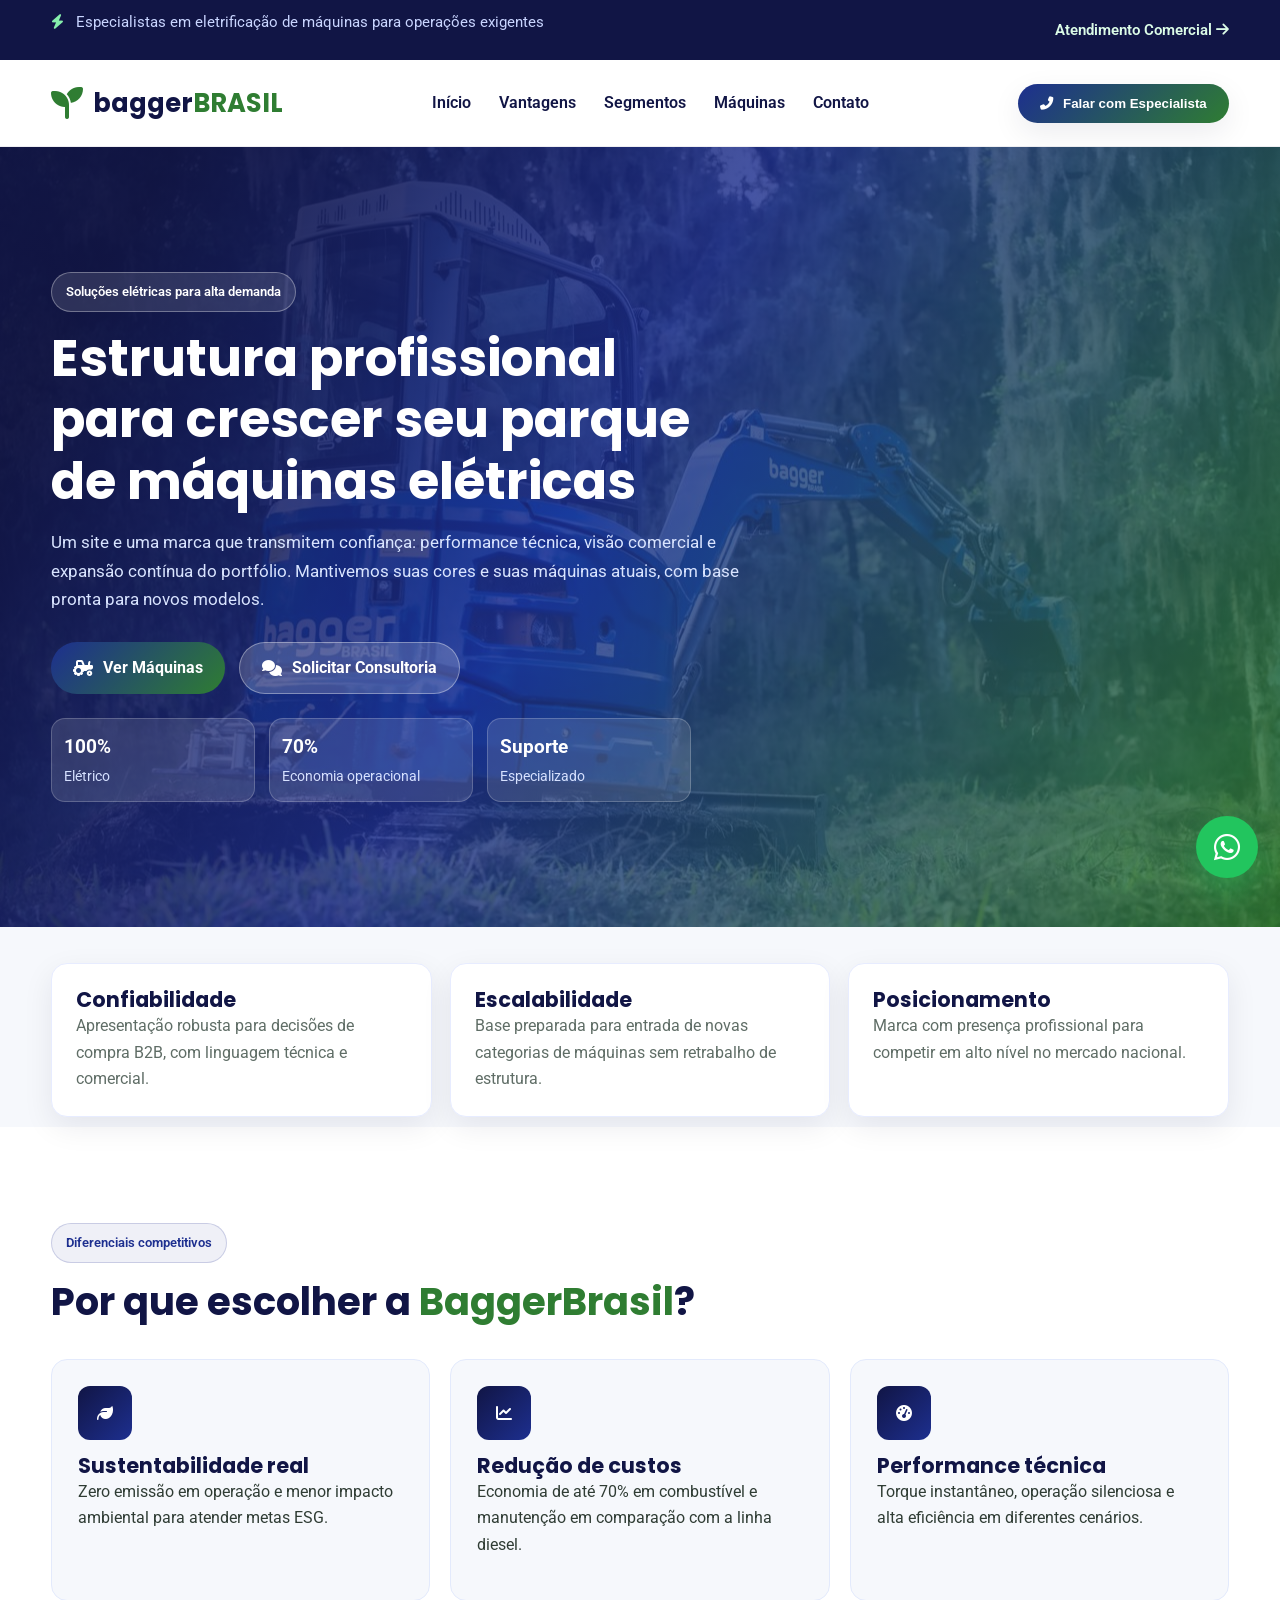
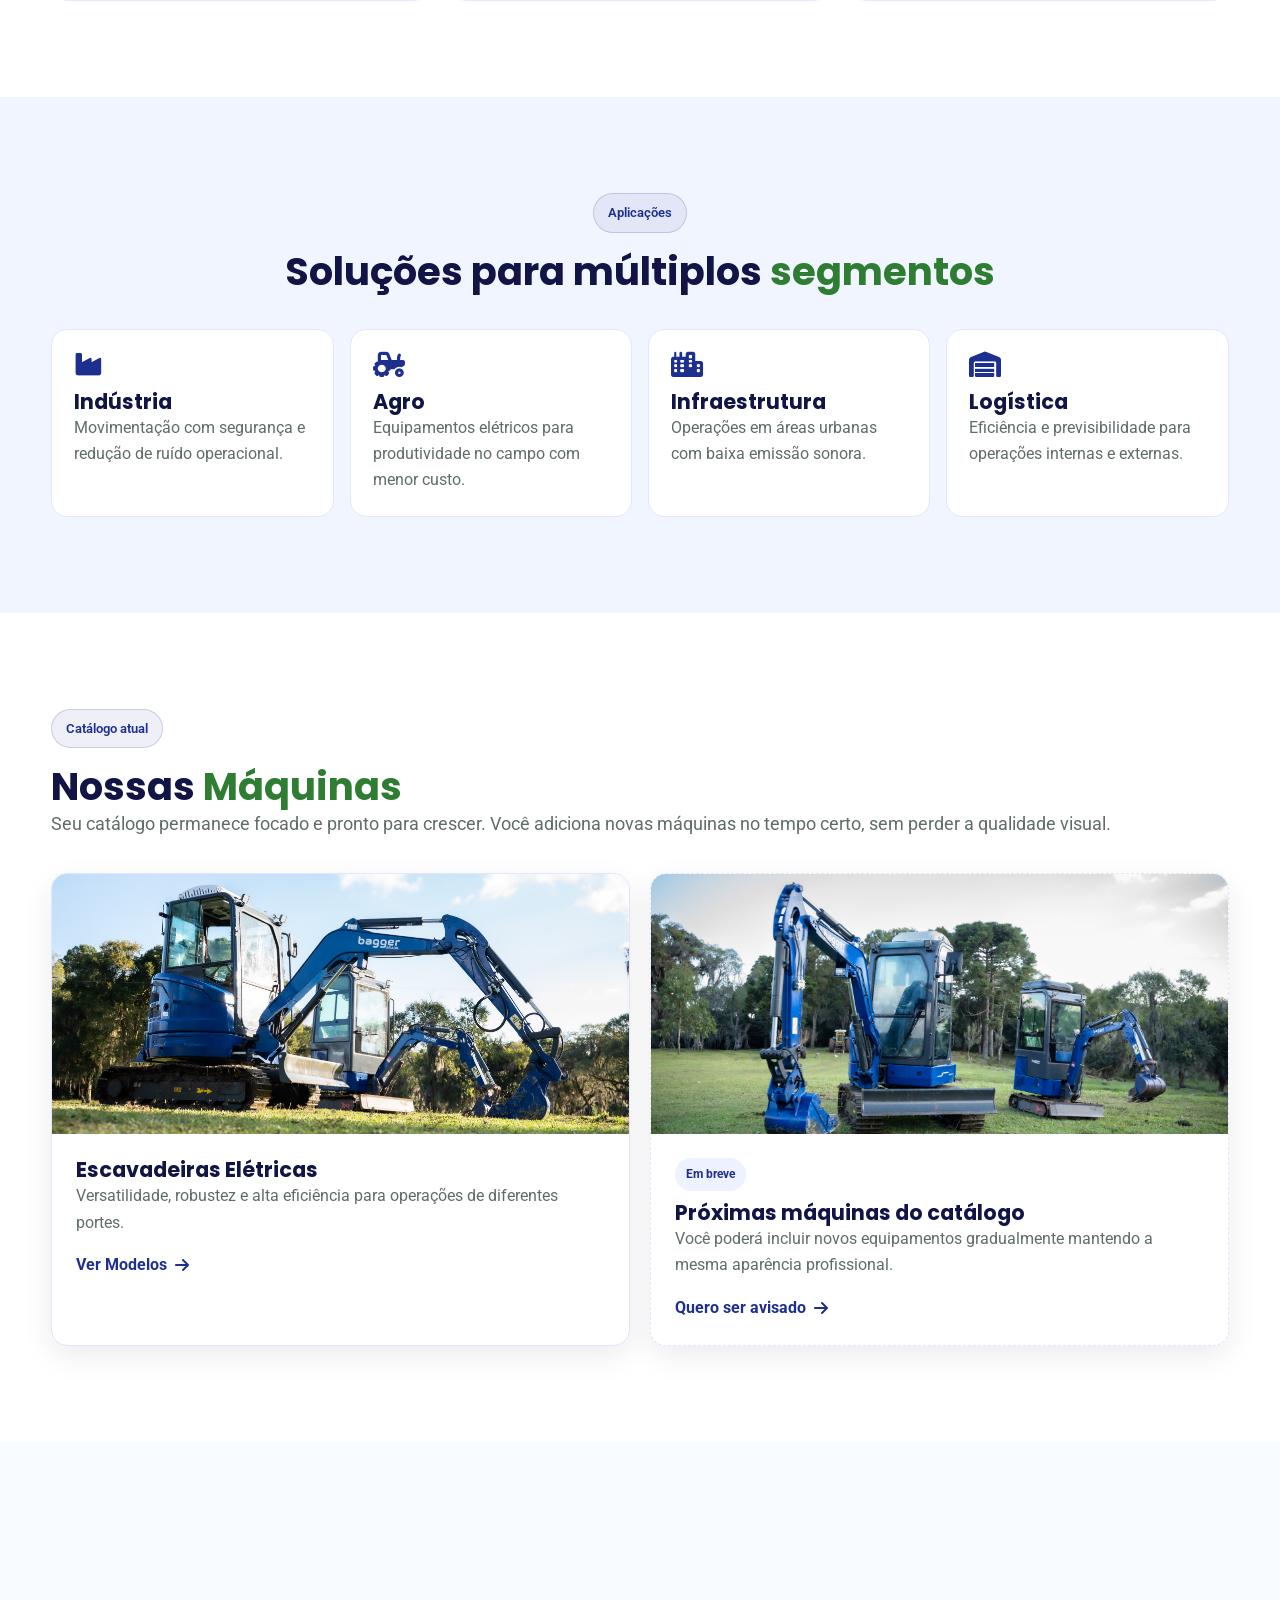
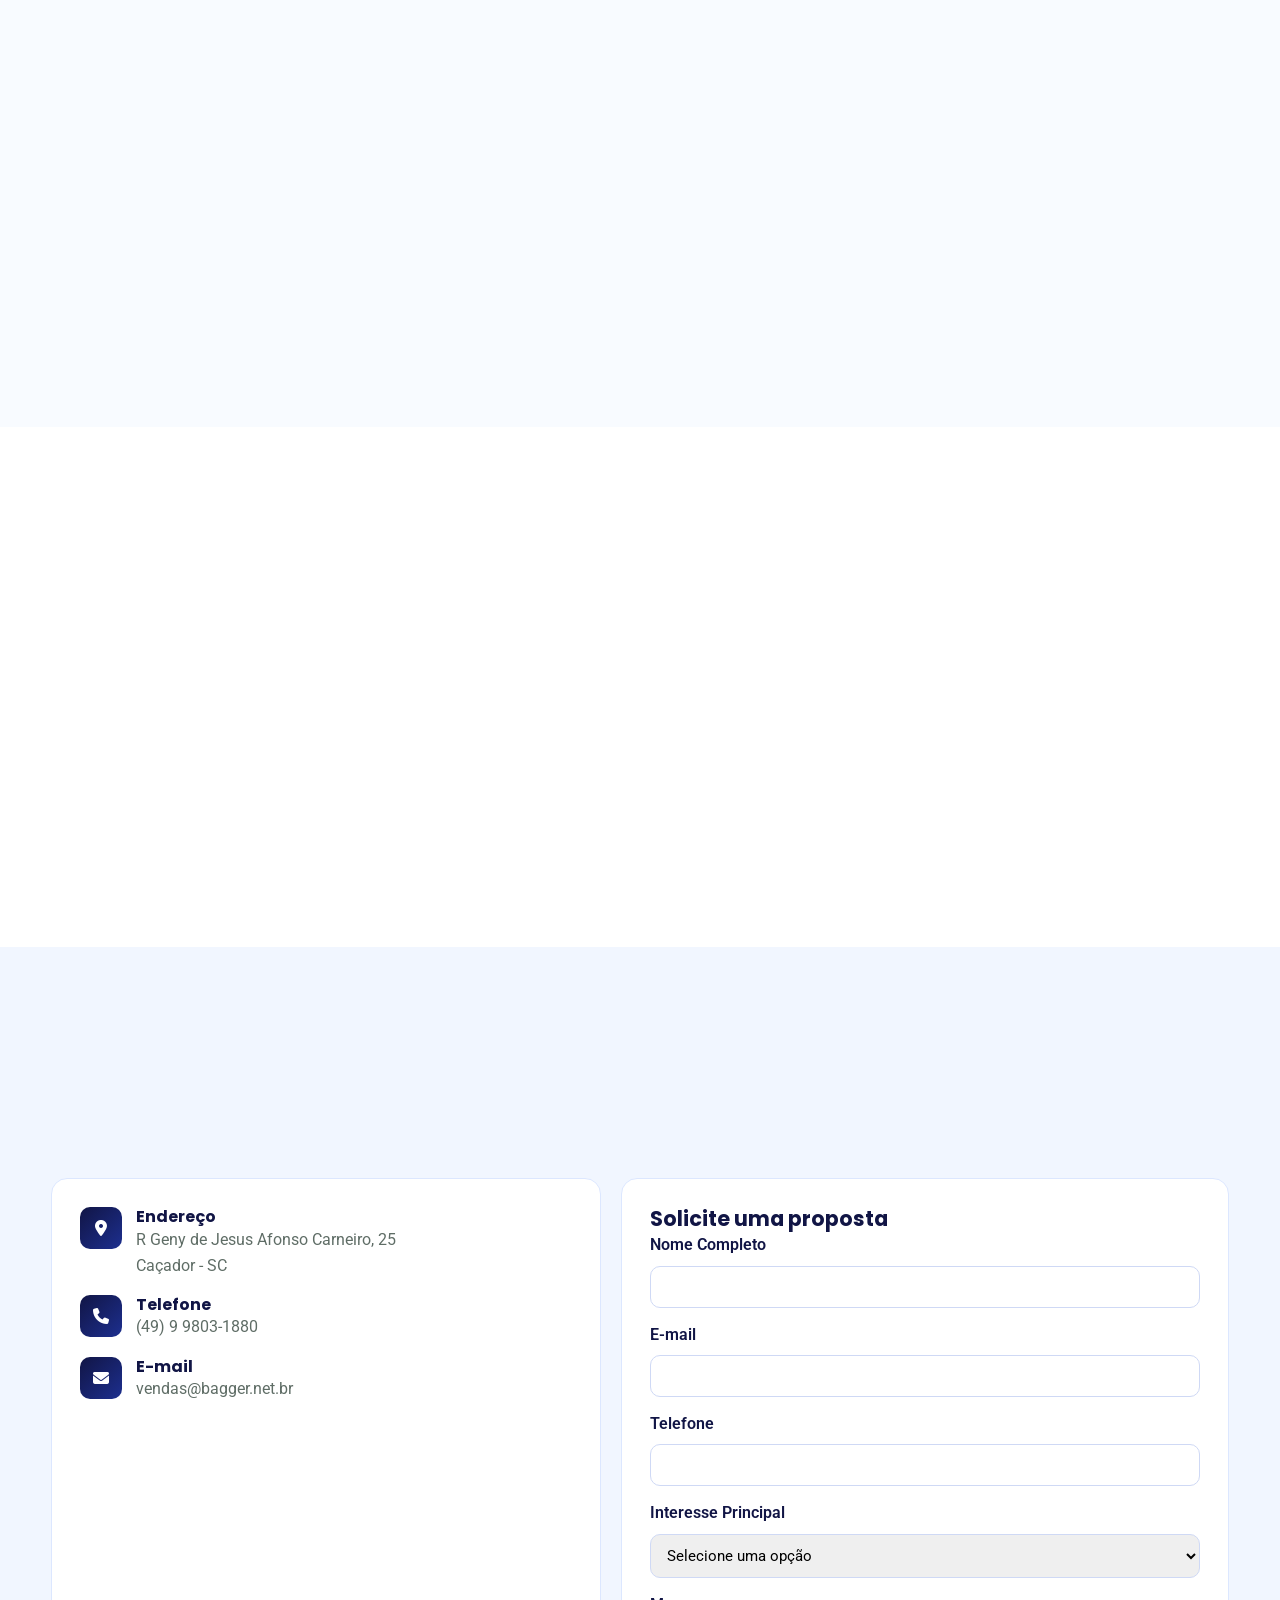
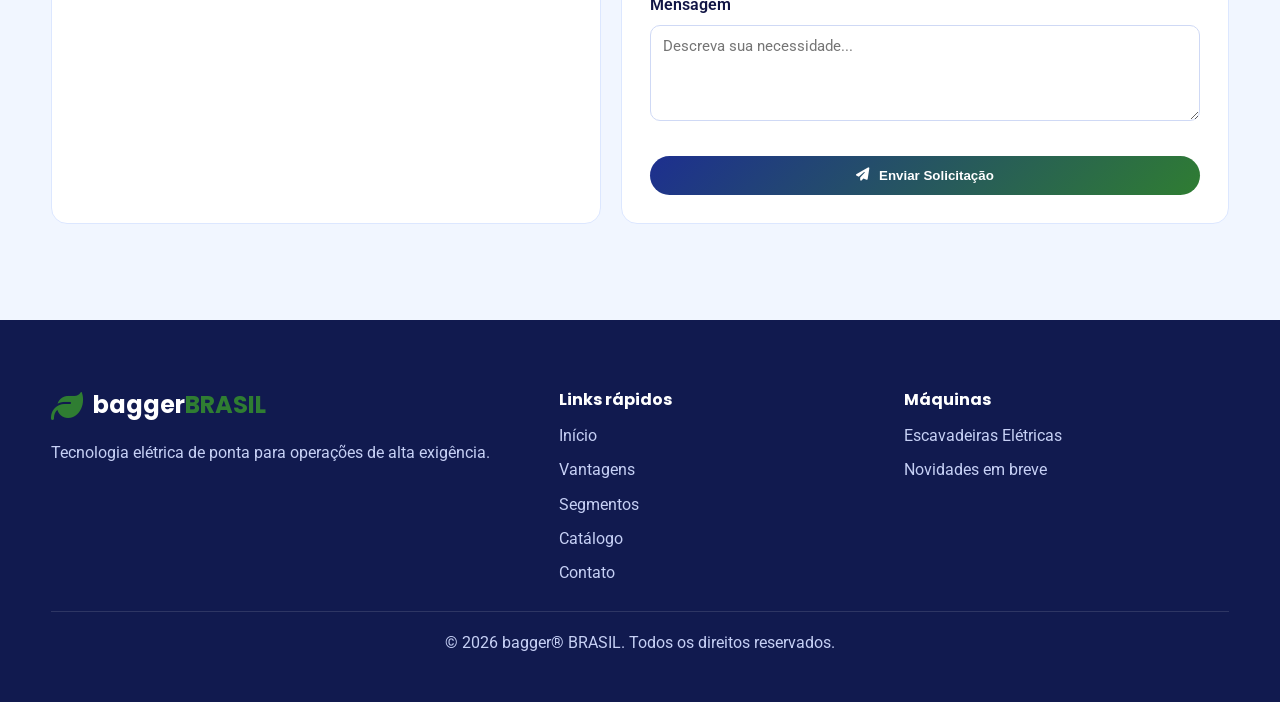
==== commit 17542962: "Update index.html" ====
--- a/index.html
+++ b/index.html
@@ -72,7 +72,7 @@
                     <div><strong>Suporte</strong><span>Especializado</span></div>
                 </div>
             </div>
-            <aside class="hero-panel fade-in">
+         <!--   <aside class="hero-panel fade-in">
                 <h3>Pronto para expansão</h3>
                 <p>Seu catálogo pode crescer sem perder padrão visual. Adicione novas máquinas com a mesma identidade.</p>
                 <ul>
@@ -82,6 +82,7 @@
                 </ul>
                 <a href="#catalogo" class="panel-link">Explorar estrutura do catálogo <i class="fas fa-arrow-right"></i></a>
             </aside>
+            -->
         </div>
     </section>
 
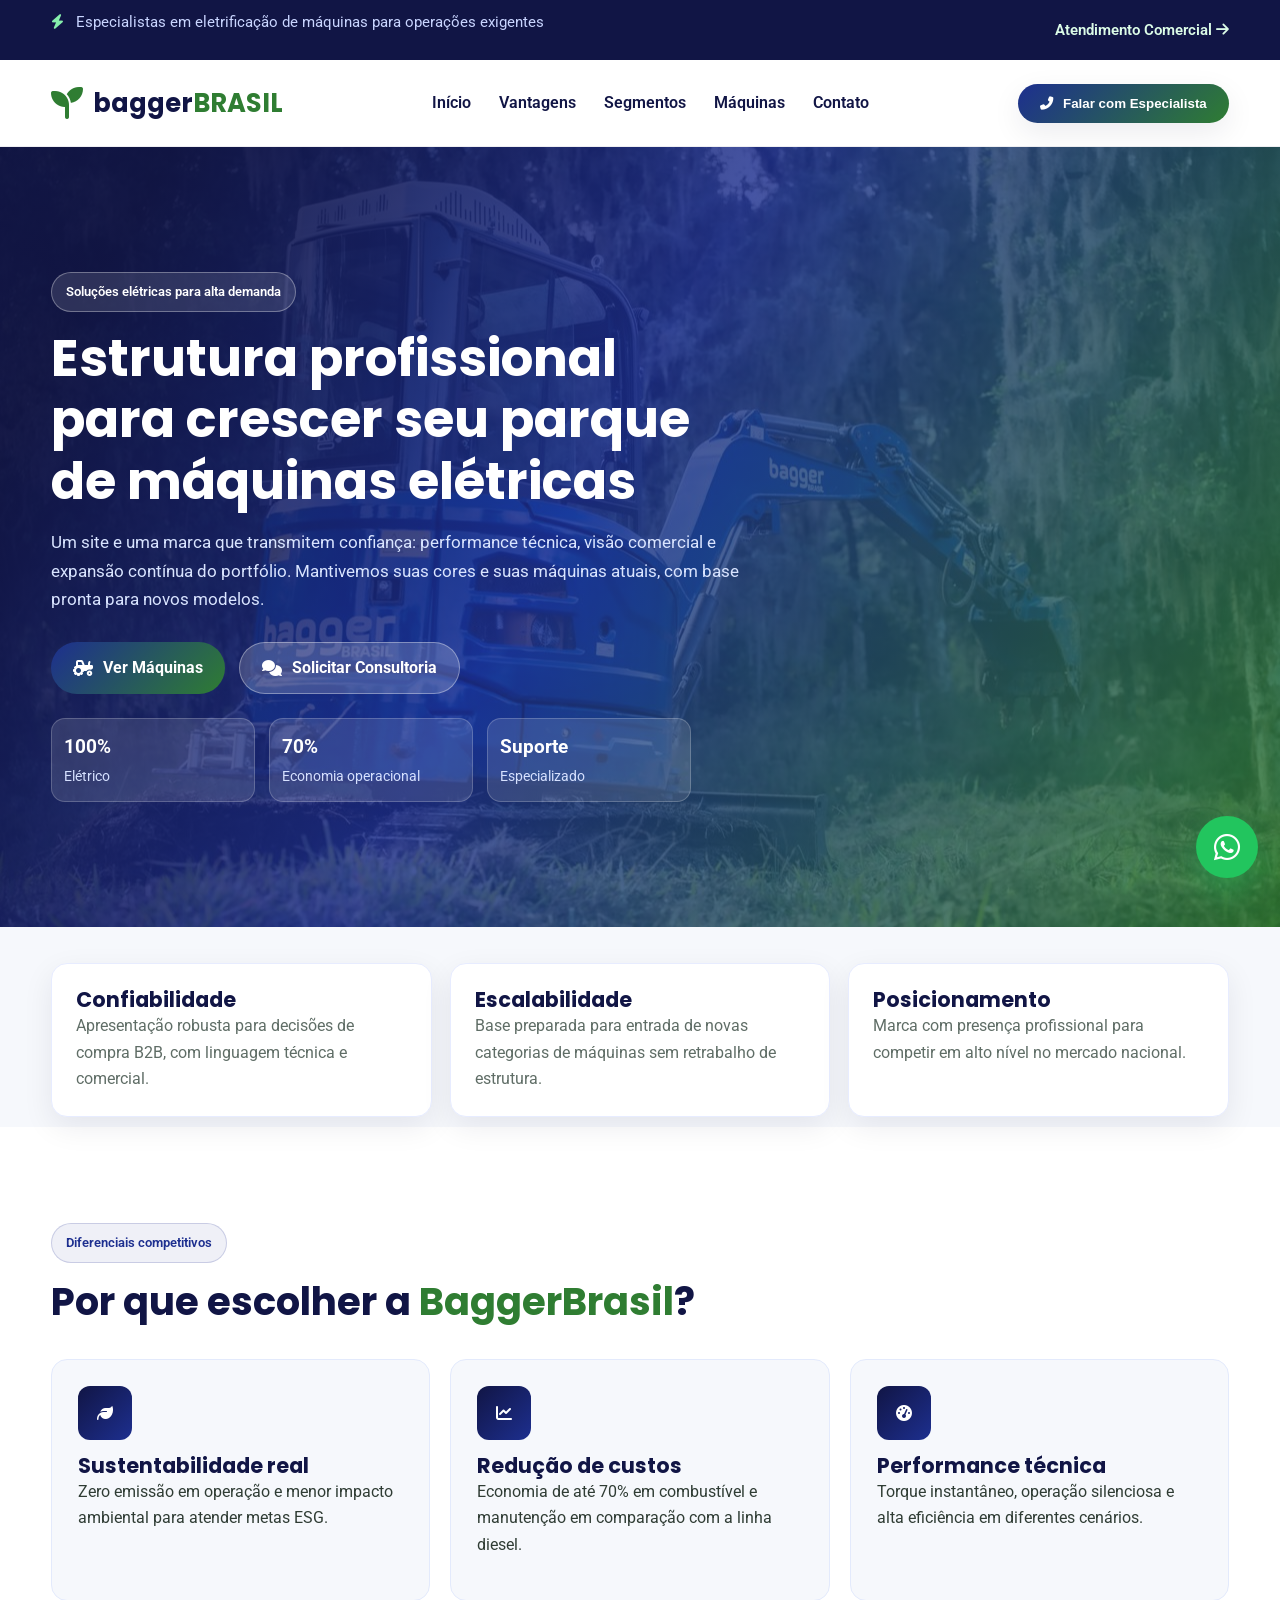
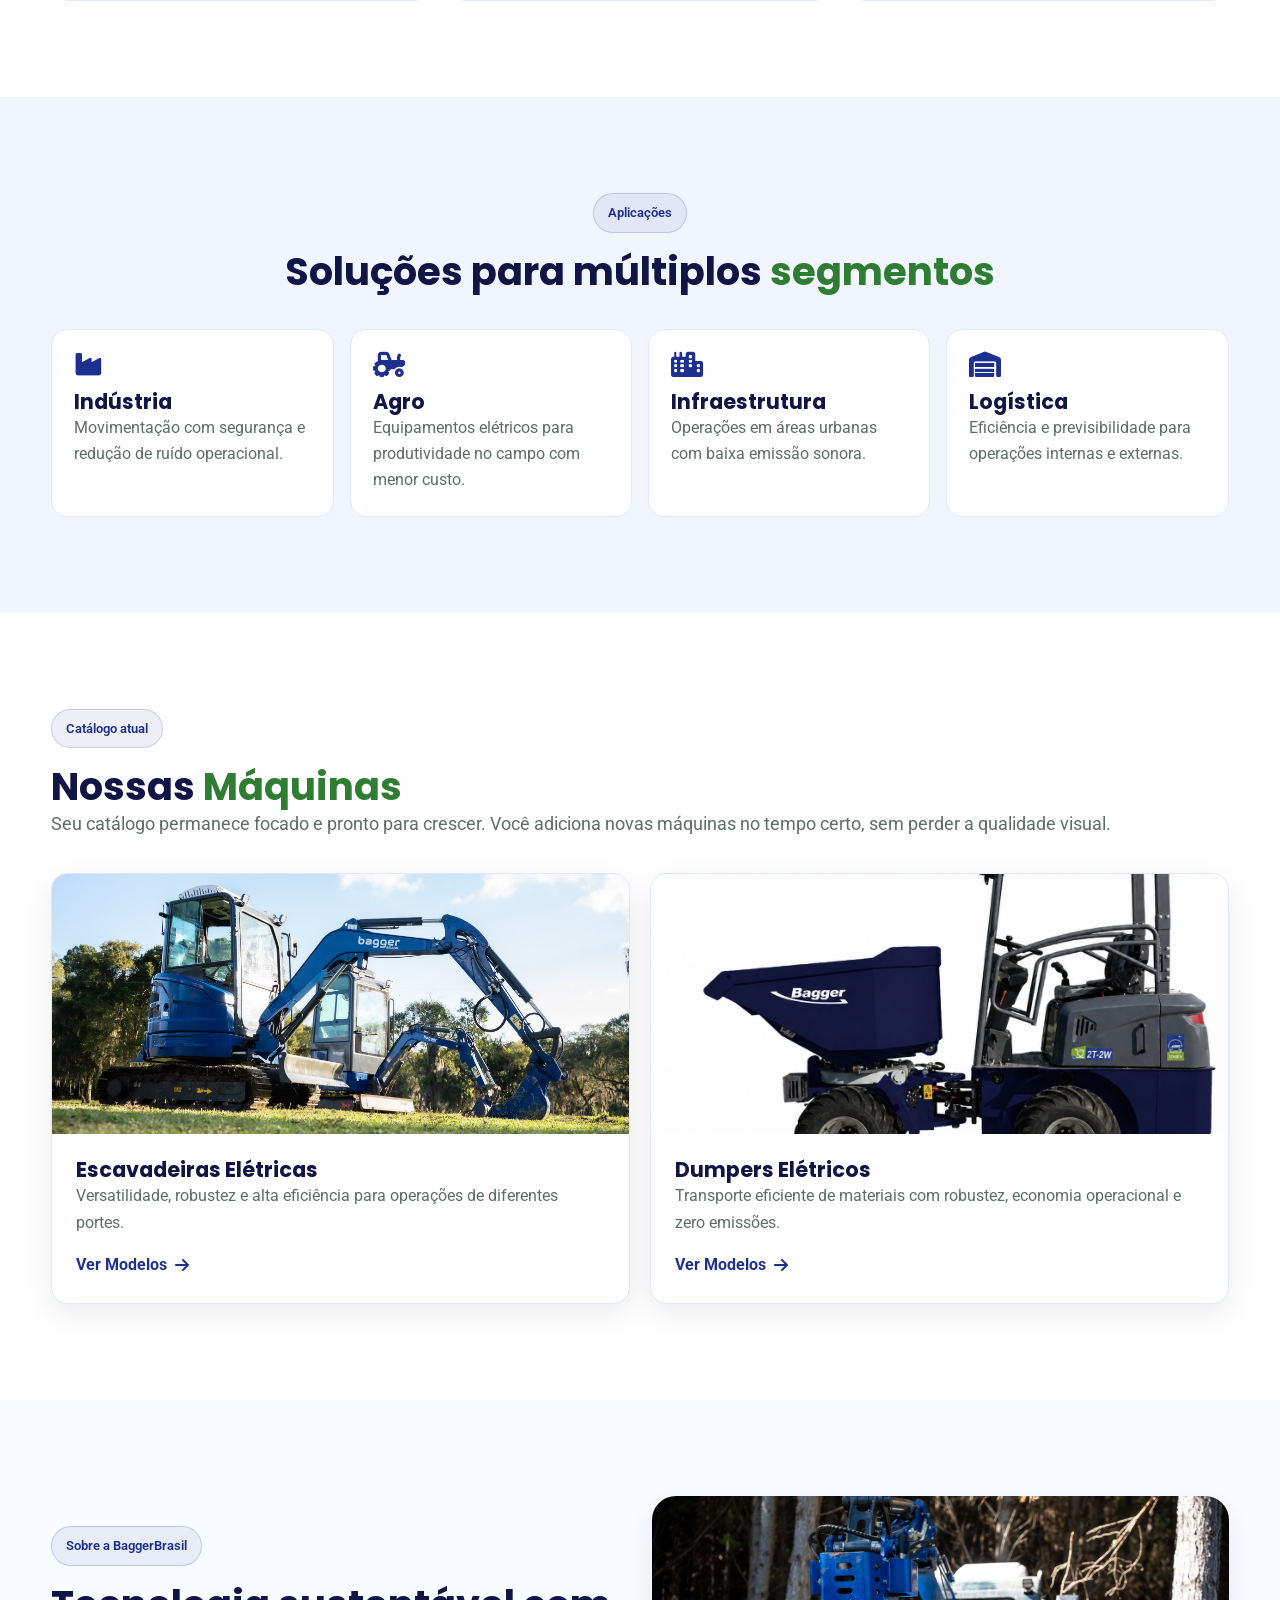
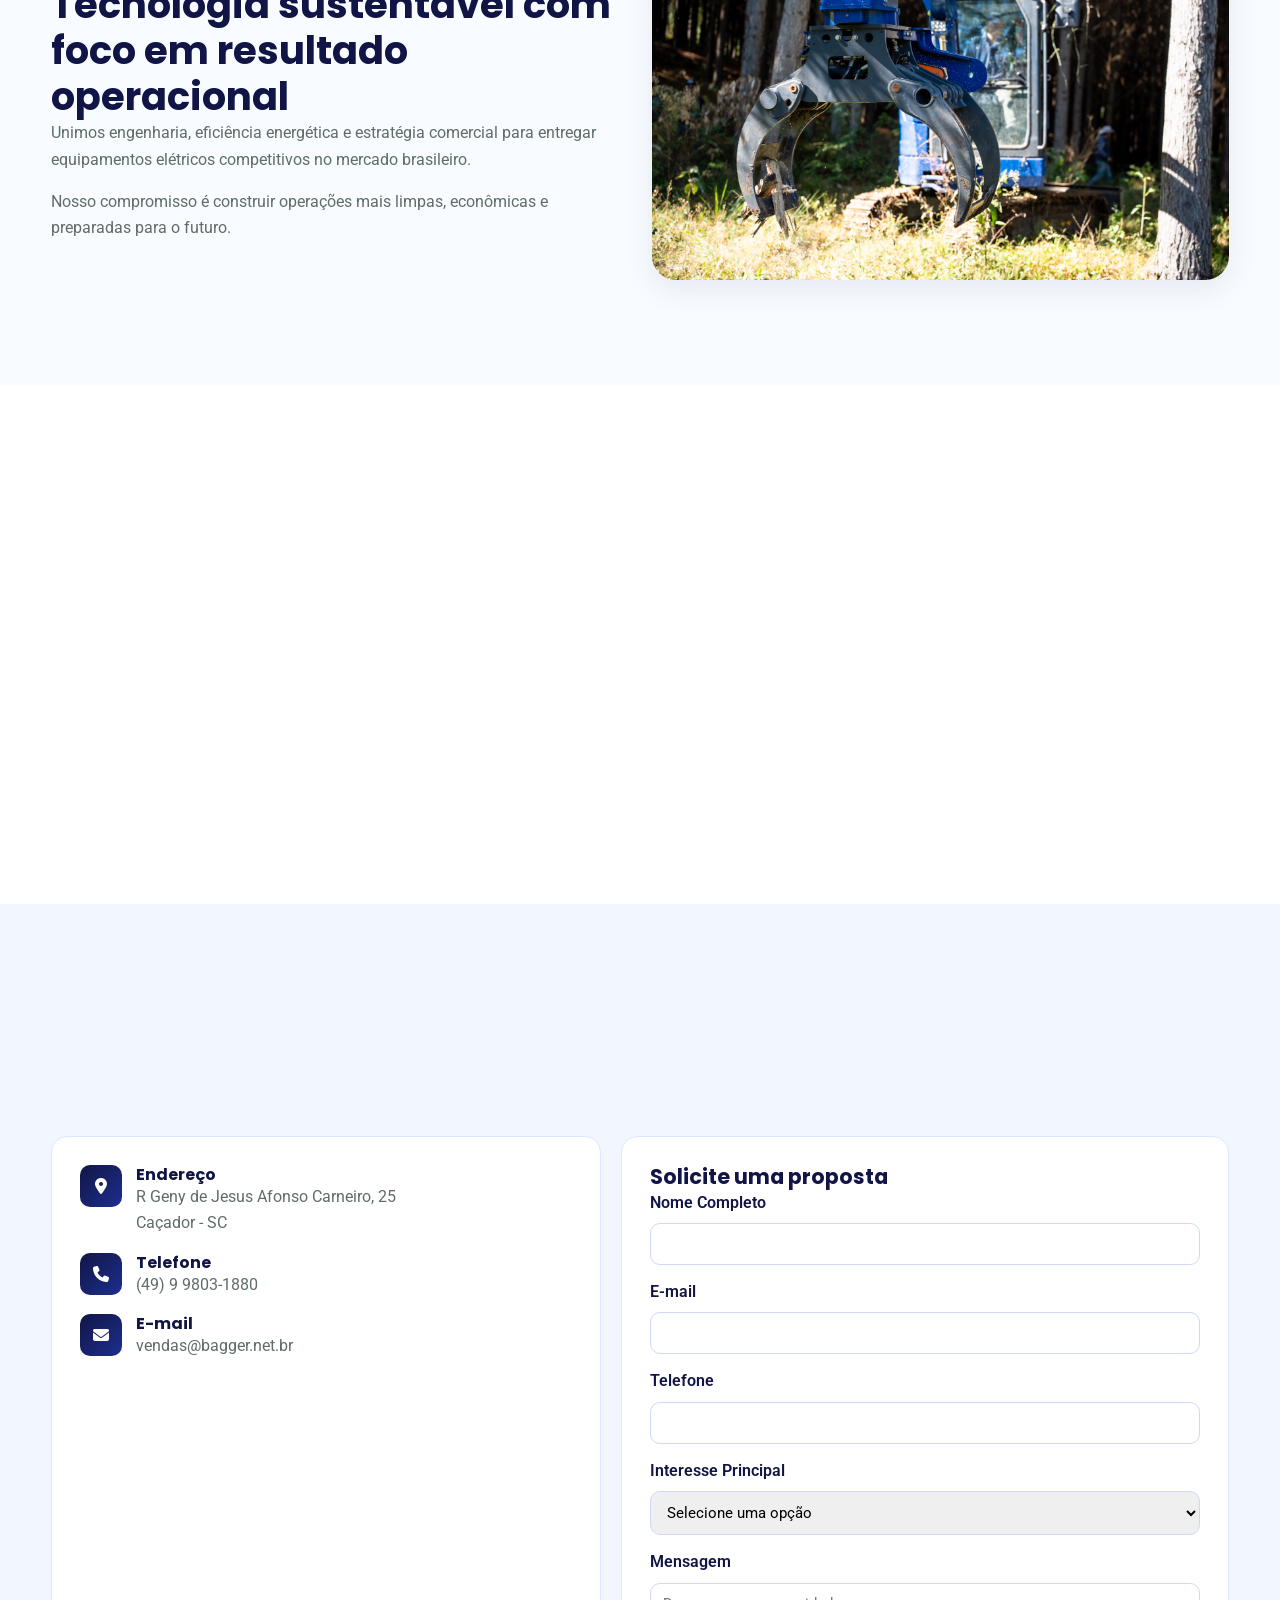
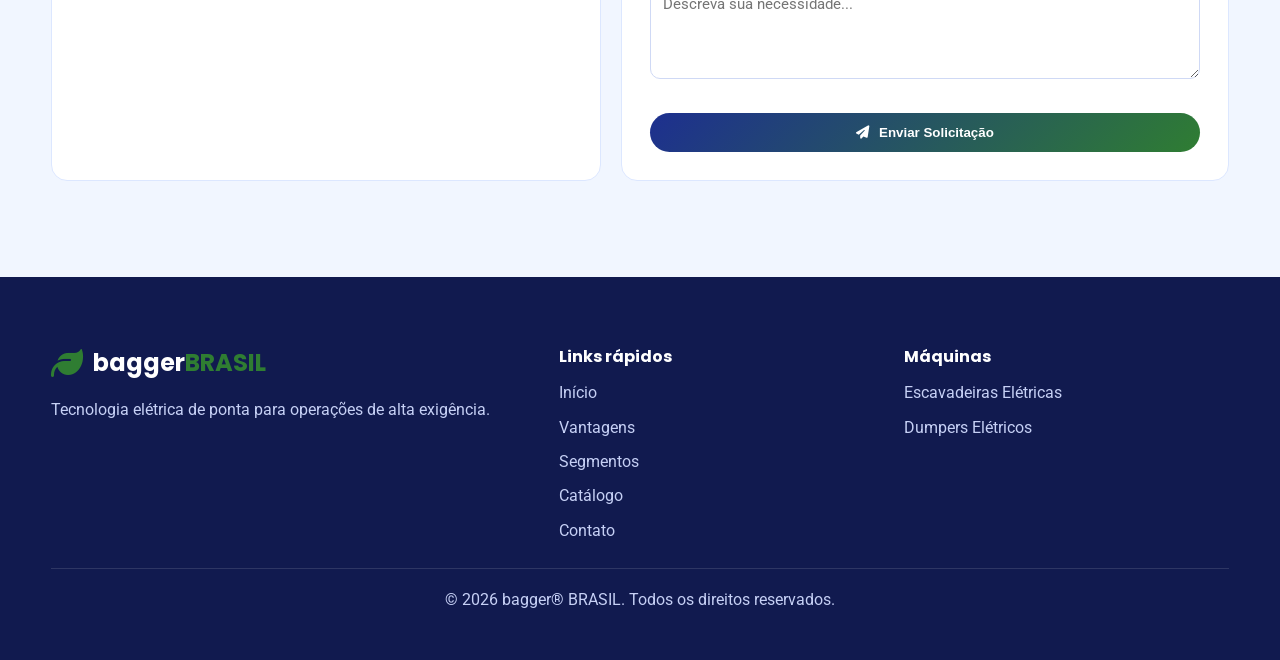
==== commit 36c8d360: "Adiciona card de Dumpers na seção Nossas Máquinas" ====
--- a/index.html
+++ b/index.html
@@ -163,13 +163,12 @@
                     </div>
                 </article>
 
-                <article class="card card-placeholder fade-in">
-                    <div class="card-img"><img src="uploads/escavadeira-6.jpg" alt="Novas máquinas em breve"></div>
+                <article class="card fade-in">
+                    <div class="card-img"><img src="uploads/dumpereletrico.png" alt="Dumper elétrico"></div>
                     <div class="card-content">
-                        <span class="status-chip">Em breve</span>
-                        <h3>Próximas máquinas do catálogo</h3>
-                        <p>Você poderá incluir novos equipamentos gradualmente mantendo a mesma aparência profissional.</p>
-                        <a href="#contato" class="card-btn">Quero ser avisado <i class="fas fa-arrow-right"></i></a>
+                        <h3>Dumpers Elétricos</h3>
+                        <p>Transporte eficiente de materiais com robustez, economia operacional e zero emissões.</p>
+                        <a href="maquinas.html#dumper" class="card-btn">Ver Modelos <i class="fas fa-arrow-right"></i></a>
                     </div>
                 </article>
             </div>
@@ -269,7 +268,7 @@
                     <h4>Máquinas</h4>
                     <ul class="footer-links">
                         <li><a href="maquinas.html#minicarregadeira">Escavadeiras Elétricas</a></li>
-                        <li><a href="#roadmap">Novidades em breve</a></li>
+                        <li><a href="maquinas.html#dumper">Dumpers Elétricos</a></li>
                     </ul>
                 </div>
             </div>
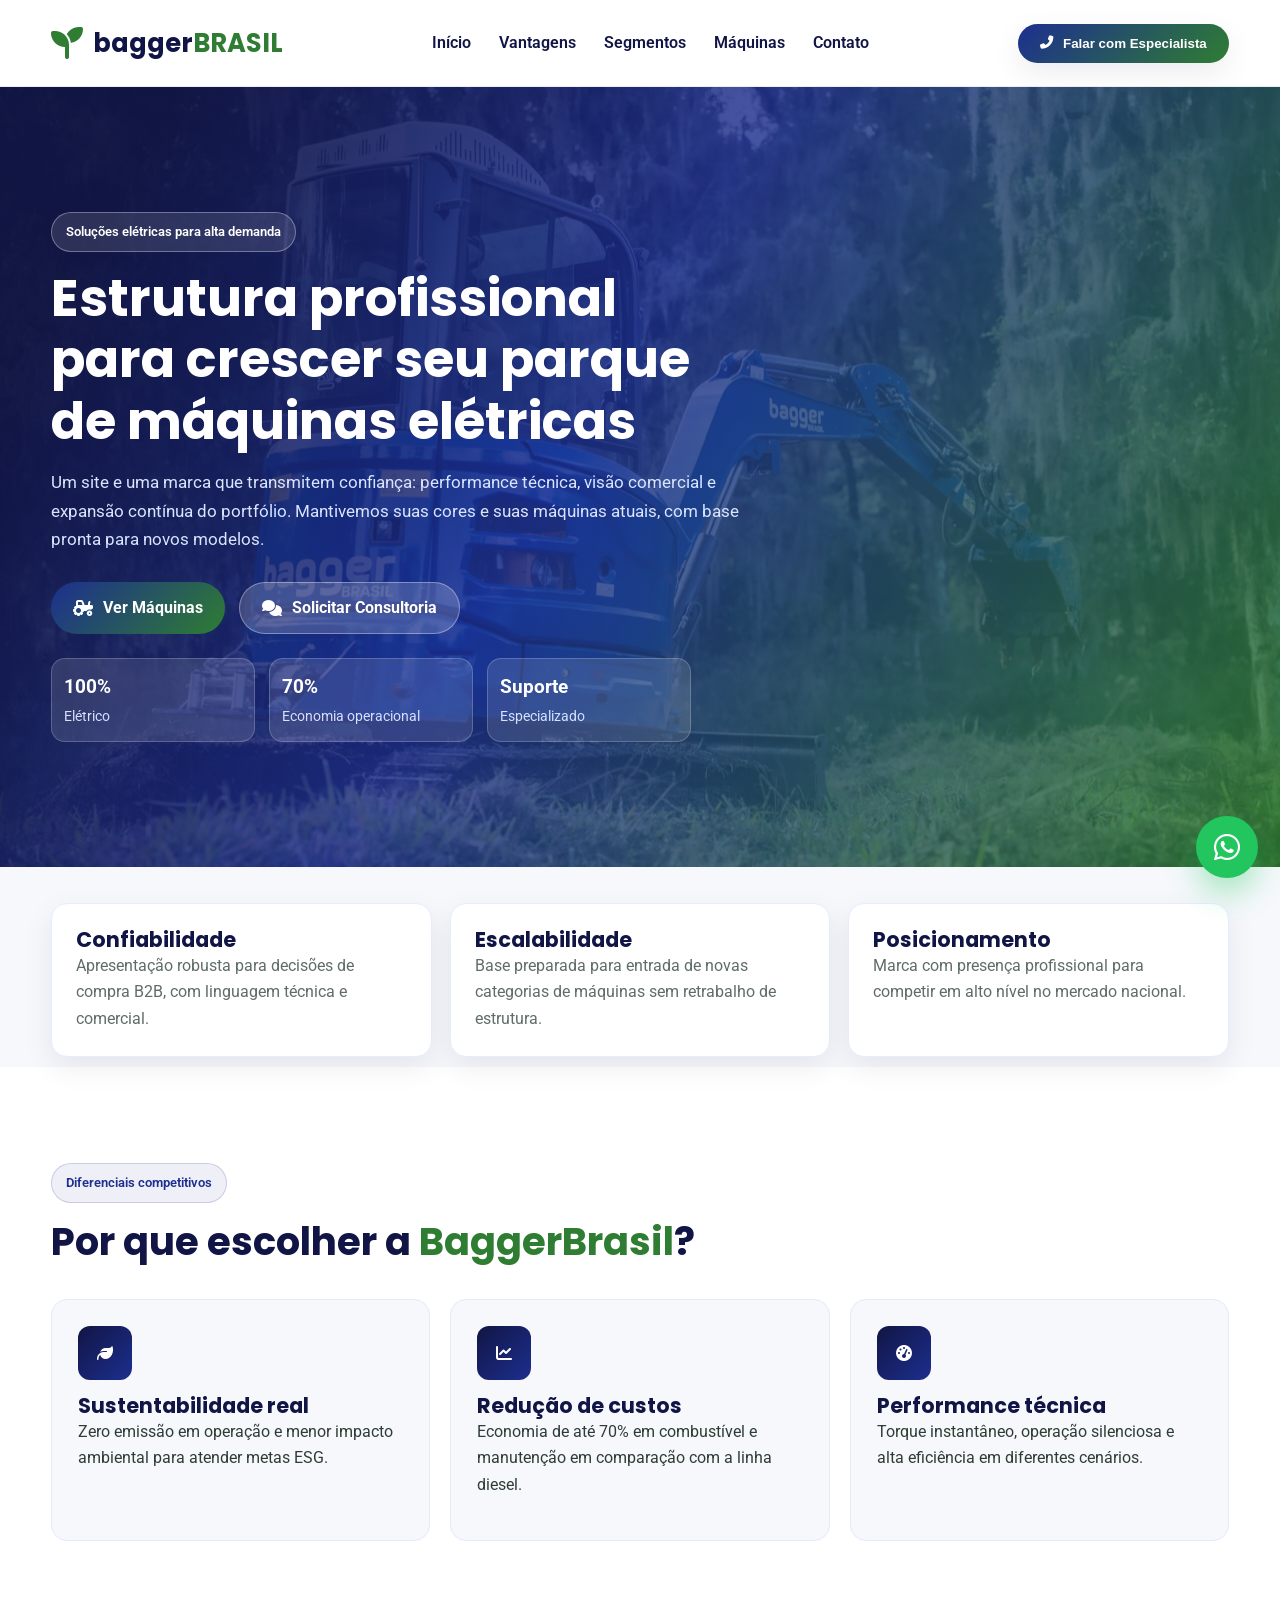
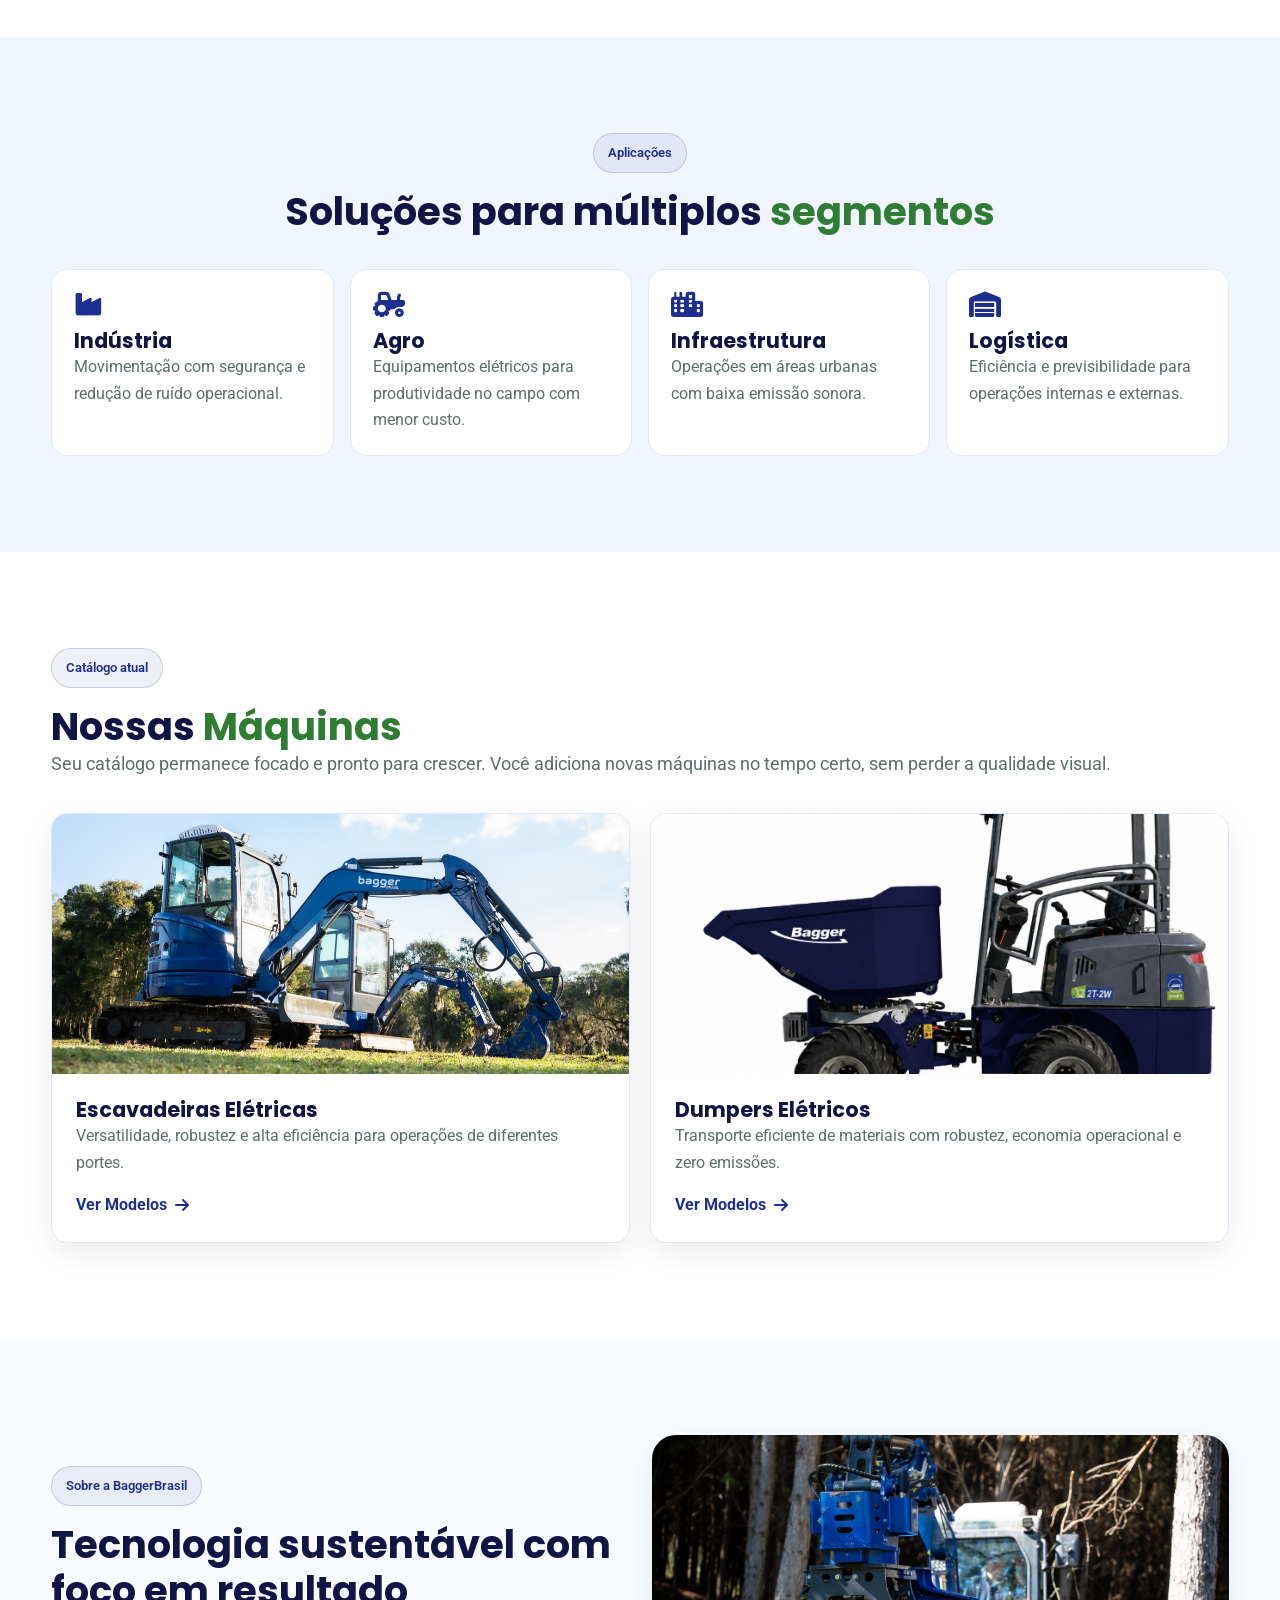
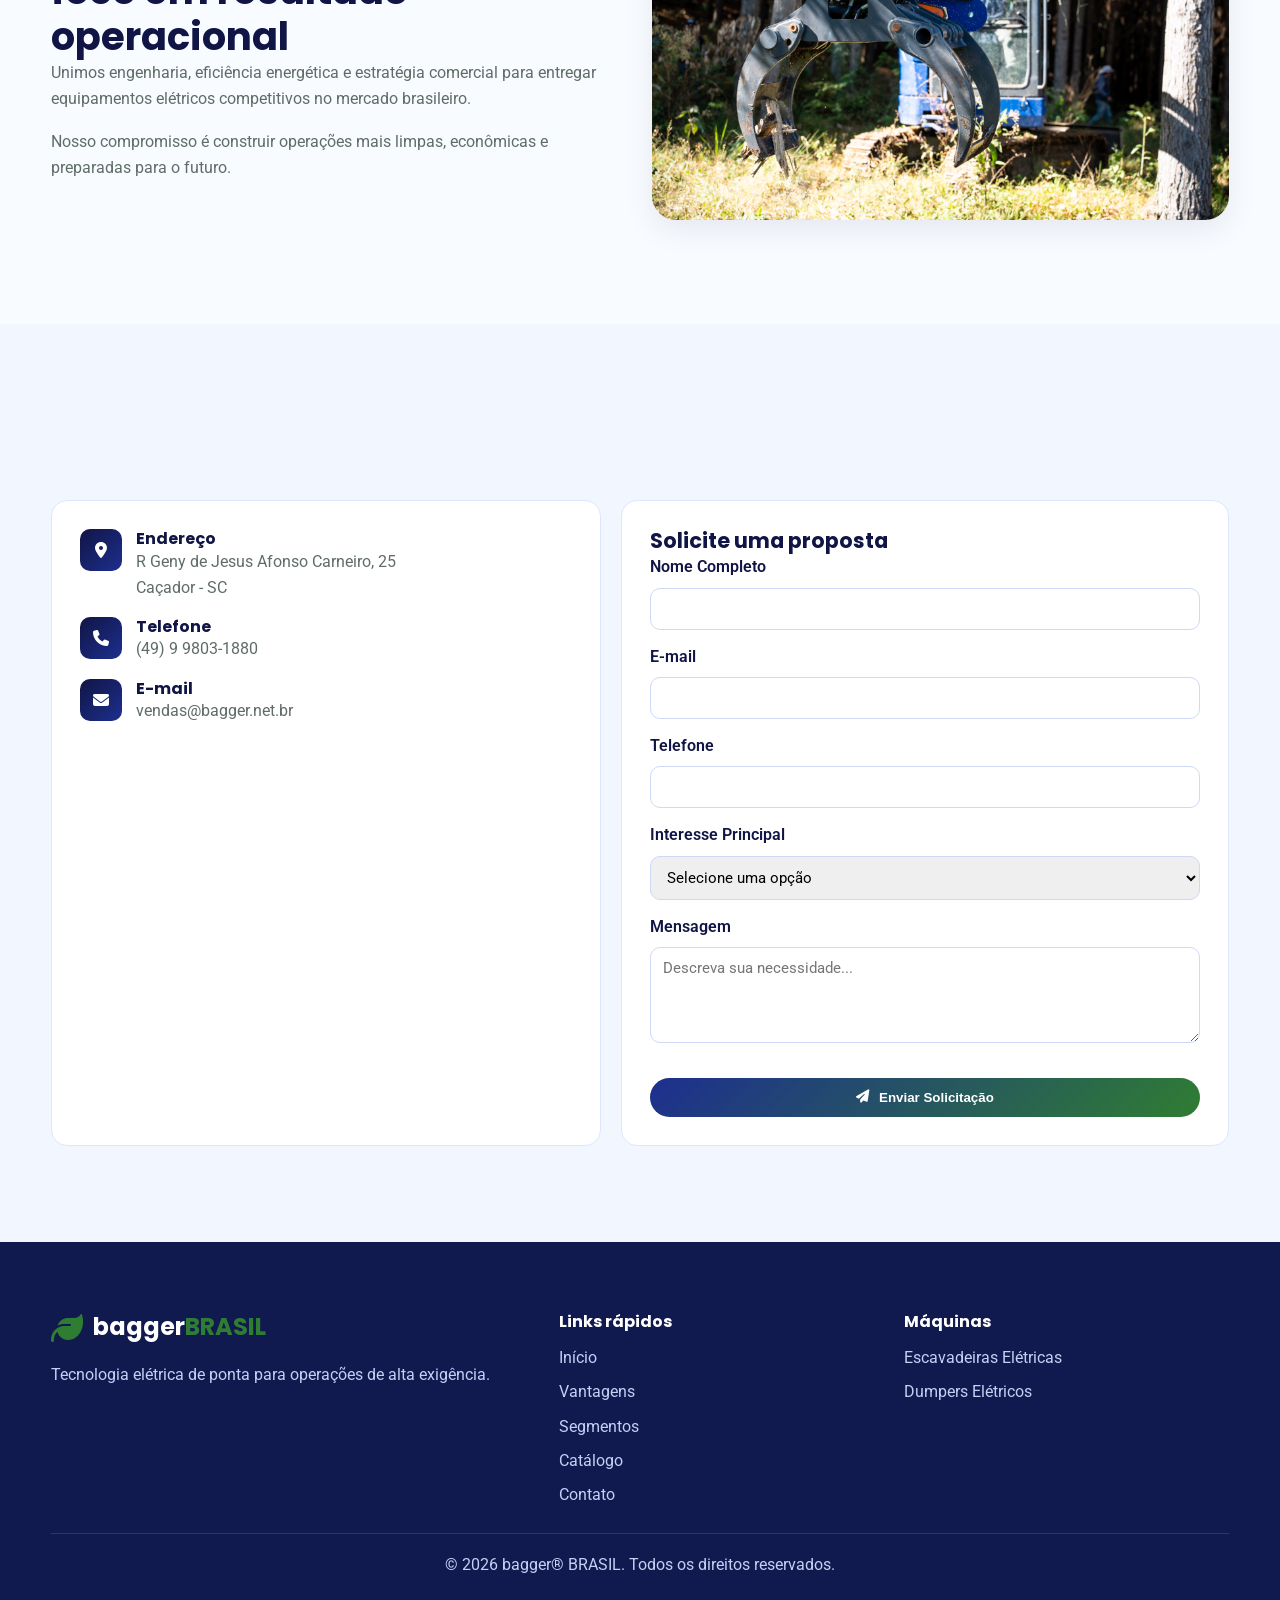
==== commit c700ed78: "remoção de coisas inuteis no index.html" ====
--- a/index.html
+++ b/index.html
@@ -11,12 +11,7 @@
     <link rel="stylesheet" href="styles.css">
 </head>
 <body>
-    <div class="topbar">
-        <div class="container topbar-content">
-            <p><i class="fas fa-bolt"></i> Especialistas em eletrificação de máquinas para operações exigentes</p>
-            <a href="https://wa.me/554998031880?text=Olá!%20Quero%20falar%20com%20um%20especialista%20BaggerBrasil" target="_blank" rel="noreferrer">Atendimento Comercial <i class="fas fa-arrow-right"></i></a>
-        </div>
-    </div>
+    
 
     <header>
         <div class="container header-container">
@@ -189,24 +184,10 @@
         </div>
     </section>
 
-    <section class="roadmap" id="roadmap">
+
+    <section id="contato" class="contato-section">
         <div class="container">
             <div class="section-header texto-centro fade-in">
-                <span class="section-tag">Planejamento de portfólio</span>
-                <h2>Evolução do <span class="texto-destaque">catálogo</span></h2>
-            </div>
-            <div class="roadmap-grid">
-                <div class="roadmap-item fade-in"><span class="roadmap-step">01</span><h3>Linha atual</h3><p>Modelos disponíveis para apresentação e negociação imediata.</p></div>
-                <div class="roadmap-item fade-in"><span class="roadmap-step">02</span><h3>Novos lançamentos</h3><p>Novas máquinas serão adicionadas conforme sua estratégia comercial.</p></div>
-                <div class="roadmap-item fade-in"><span class="roadmap-step">03</span><h3>Escala profissional</h3><p>Estrutura pronta para crescimento contínuo da marca.</p></div>
-            </div>
-        </div>
-    </section>
-
-    <section id="contato" class="contato-section">
-        <div class="container">
-            <div class="section-header texto-centro fade-in">
-                <span class="section-tag">Contato comercial</span>
                 <h2>Fale com a <span class="texto-destaque">BaggerBrasil</span></h2>
             </div>
 
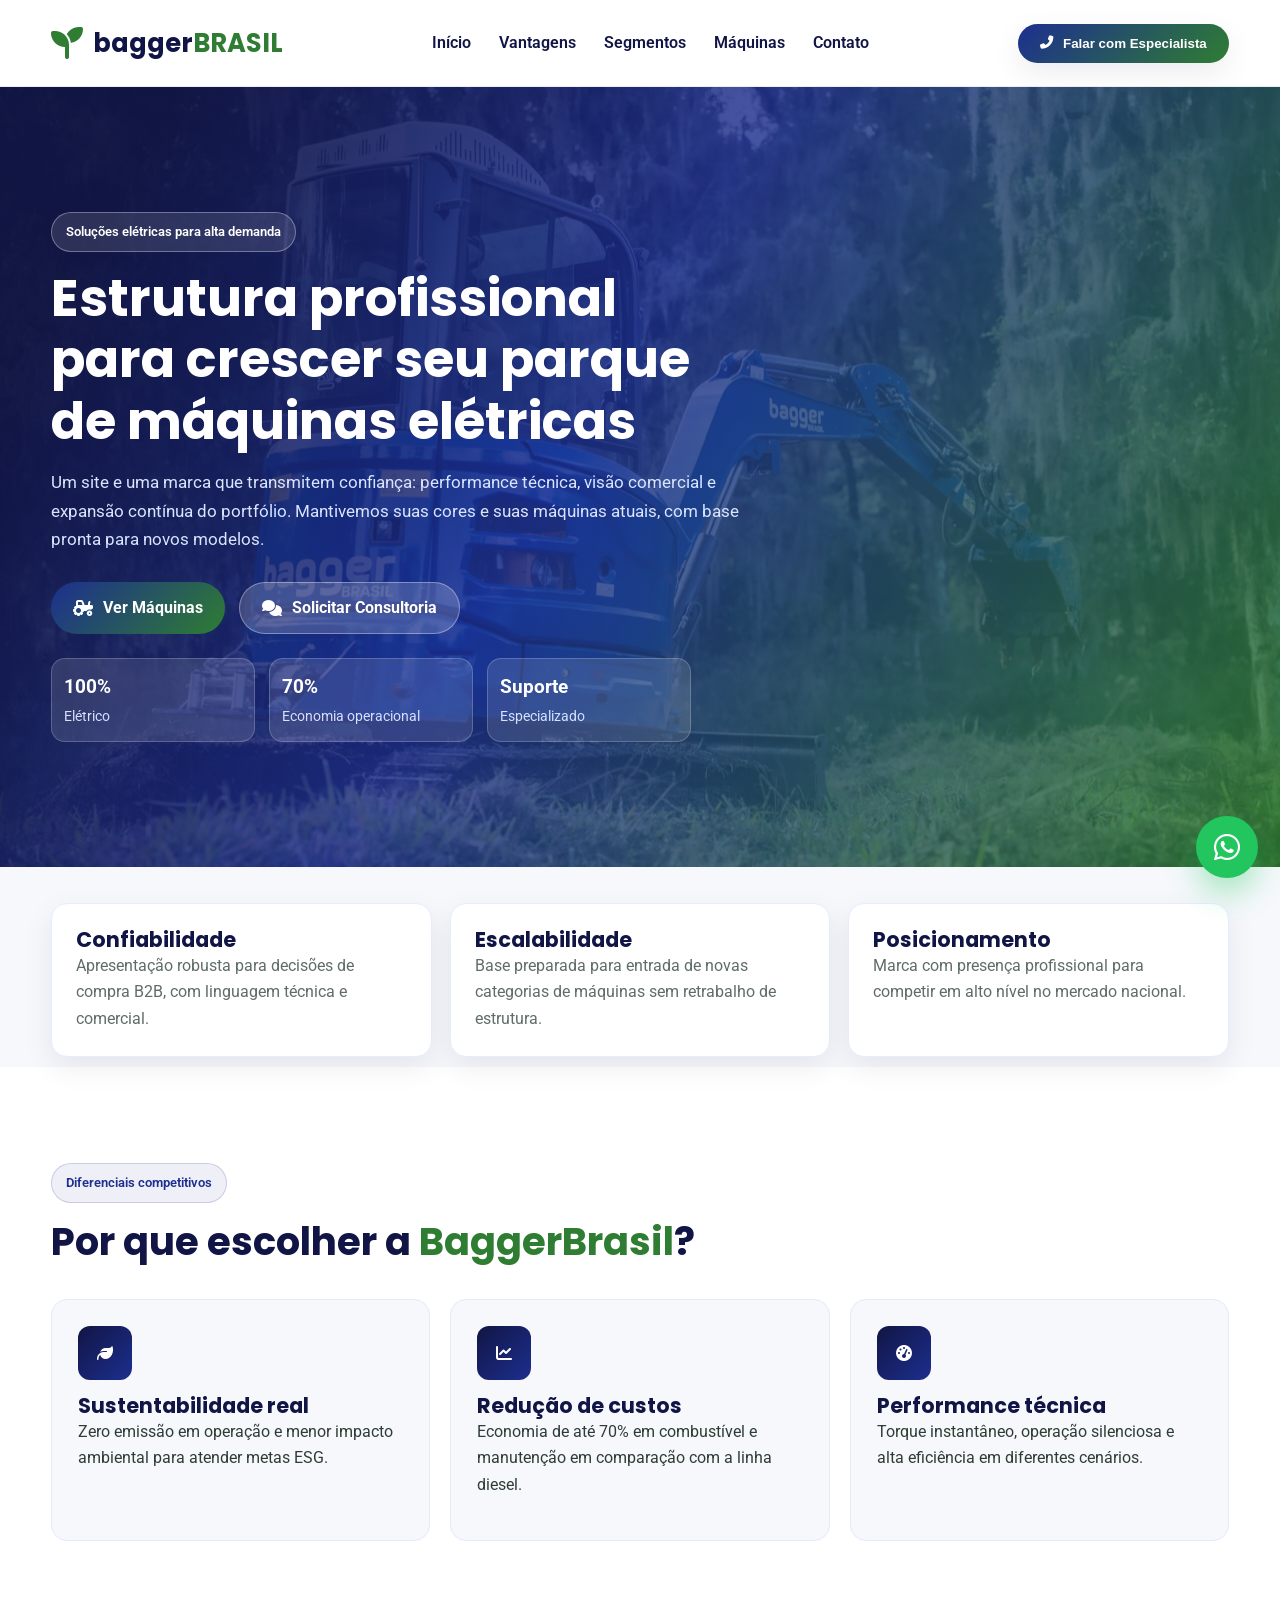
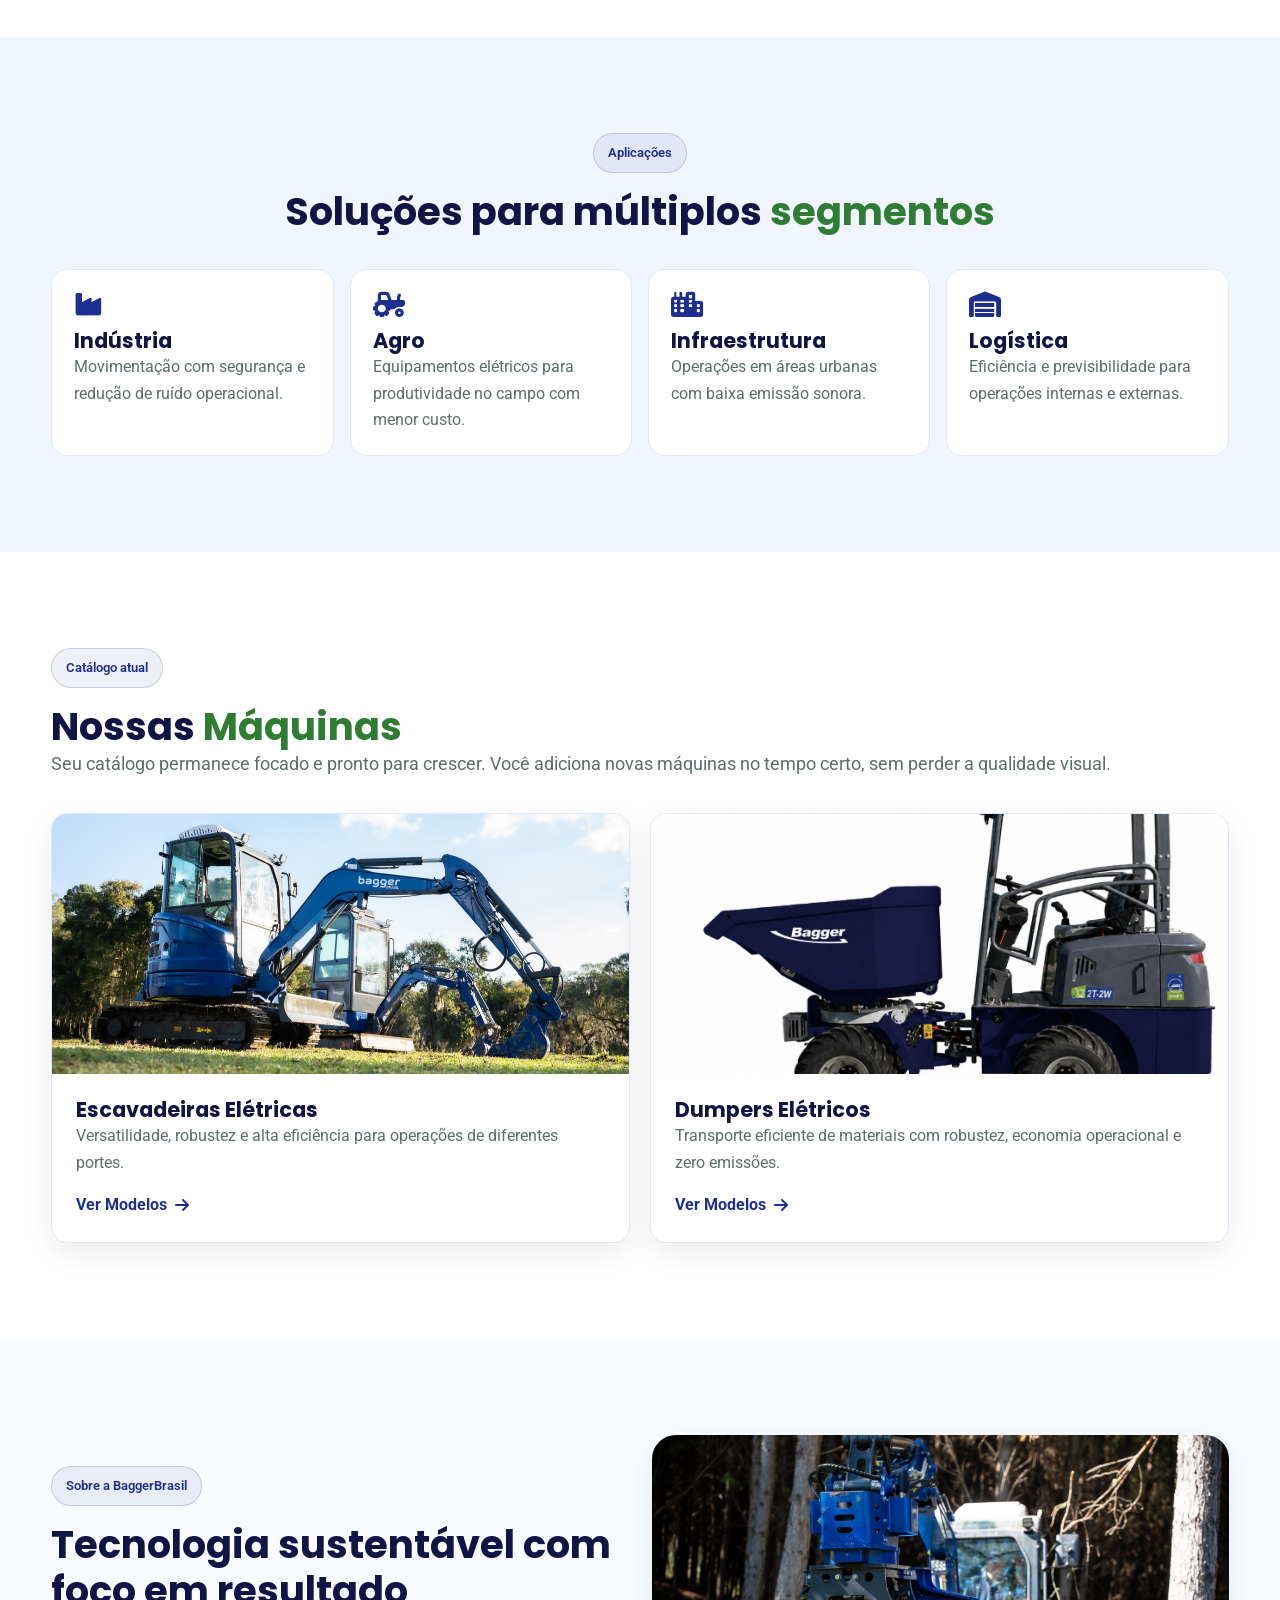
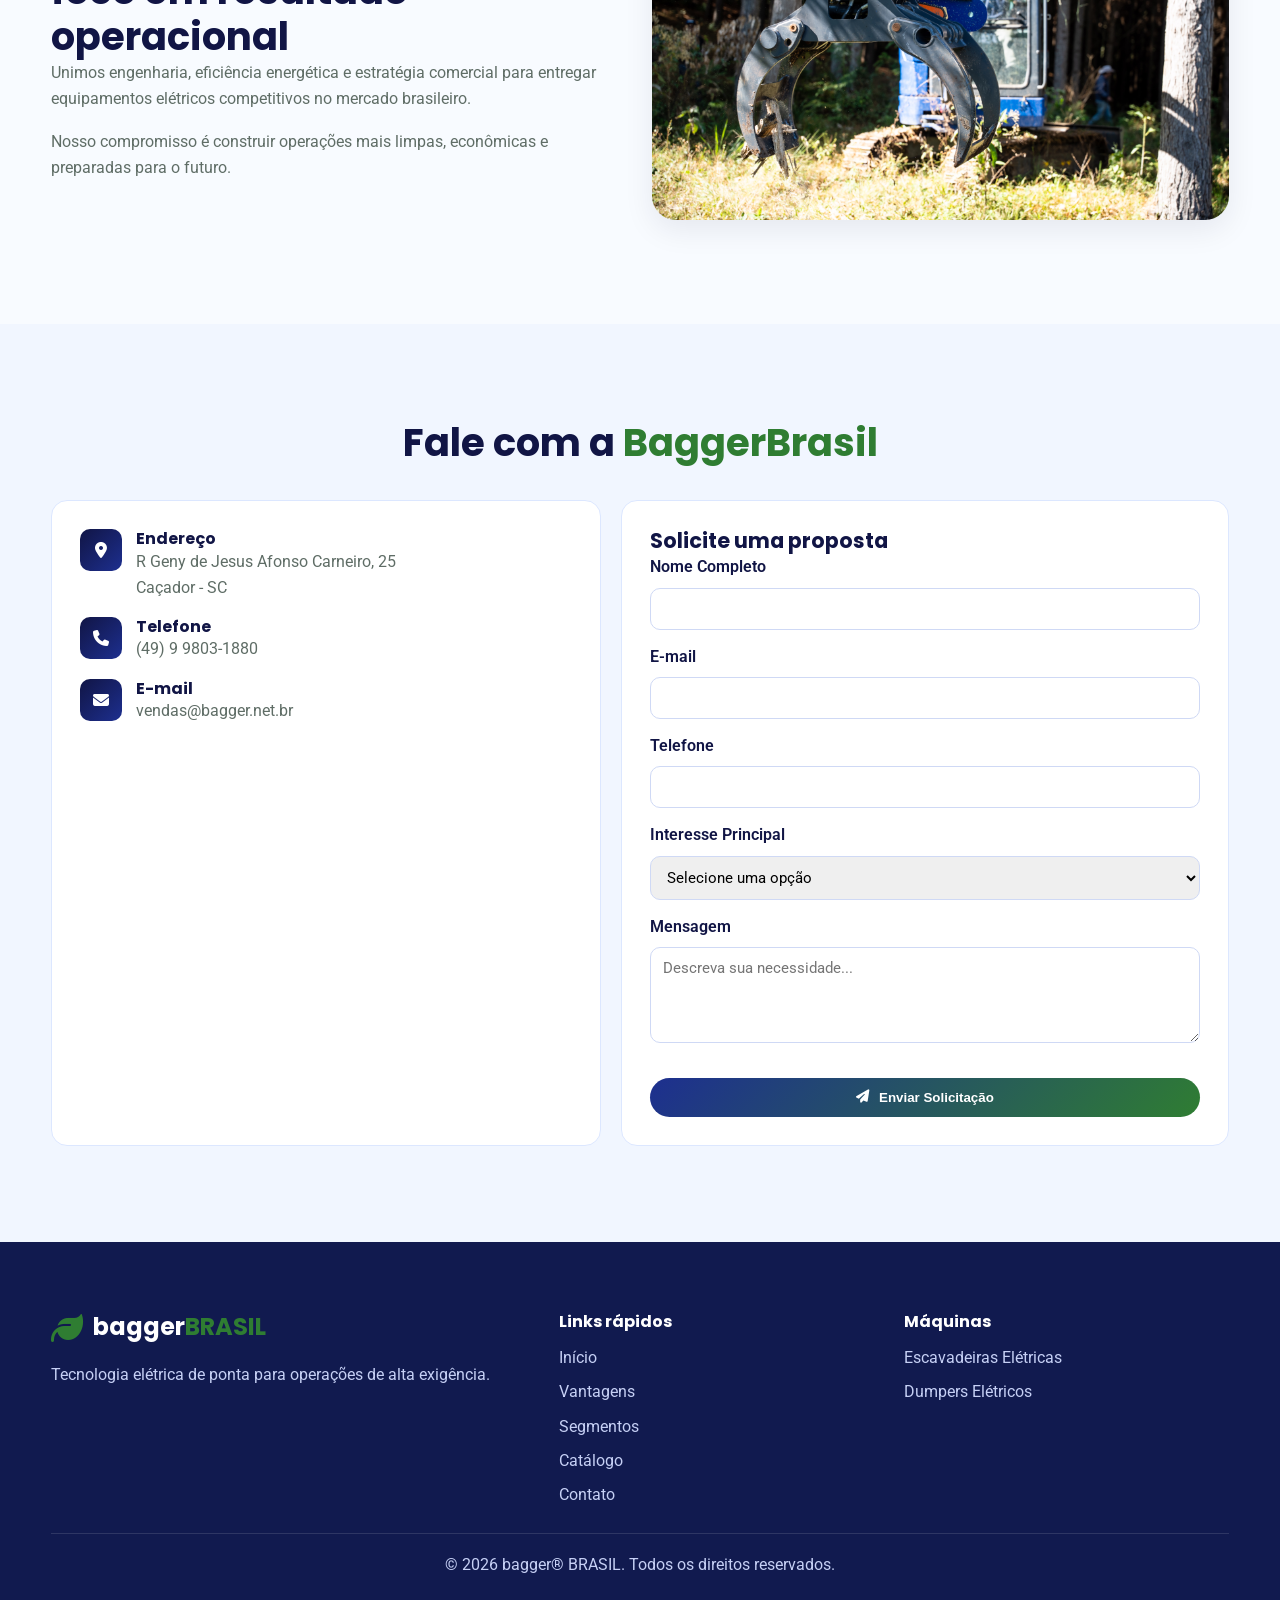
==== commit 0c9d8a30: "Update indexação do google" ====
--- a/index.html
+++ b/index.html
@@ -5,7 +5,12 @@
     <meta name="viewport" content="width=device-width, initial-scale=1.0">
     <title>BaggerBrasil | Máquinas 100% Elétricas de Alta Performance</title>
     <meta name="description" content="Soluções profissionais em máquinas 100% elétricas para operações de alta performance, com economia e sustentabilidade.">
-
+    <meta property="og:title" content="BaggerBrasil | Máquinas Elétricas">
+    <meta property="og:description" content="Máquinas 100% elétricas com alta performance e economia.">
+    <meta property="og:url" content="https://www.bagger.net.br/">
+    <meta property="og:type" content="website">
+
+    <link rel="canonical" href="https://www.bagger.net.br/" />
     <link rel="stylesheet" href="https://cdnjs.cloudflare.com/ajax/libs/font-awesome/6.5.0/css/all.min.css">
     <link href="https://fonts.googleapis.com/css2?family=Poppins:wght@400;500;600;700;800&family=Roboto:wght@300;400;500;700&display=swap" rel="stylesheet">
     <link rel="stylesheet" href="styles.css">
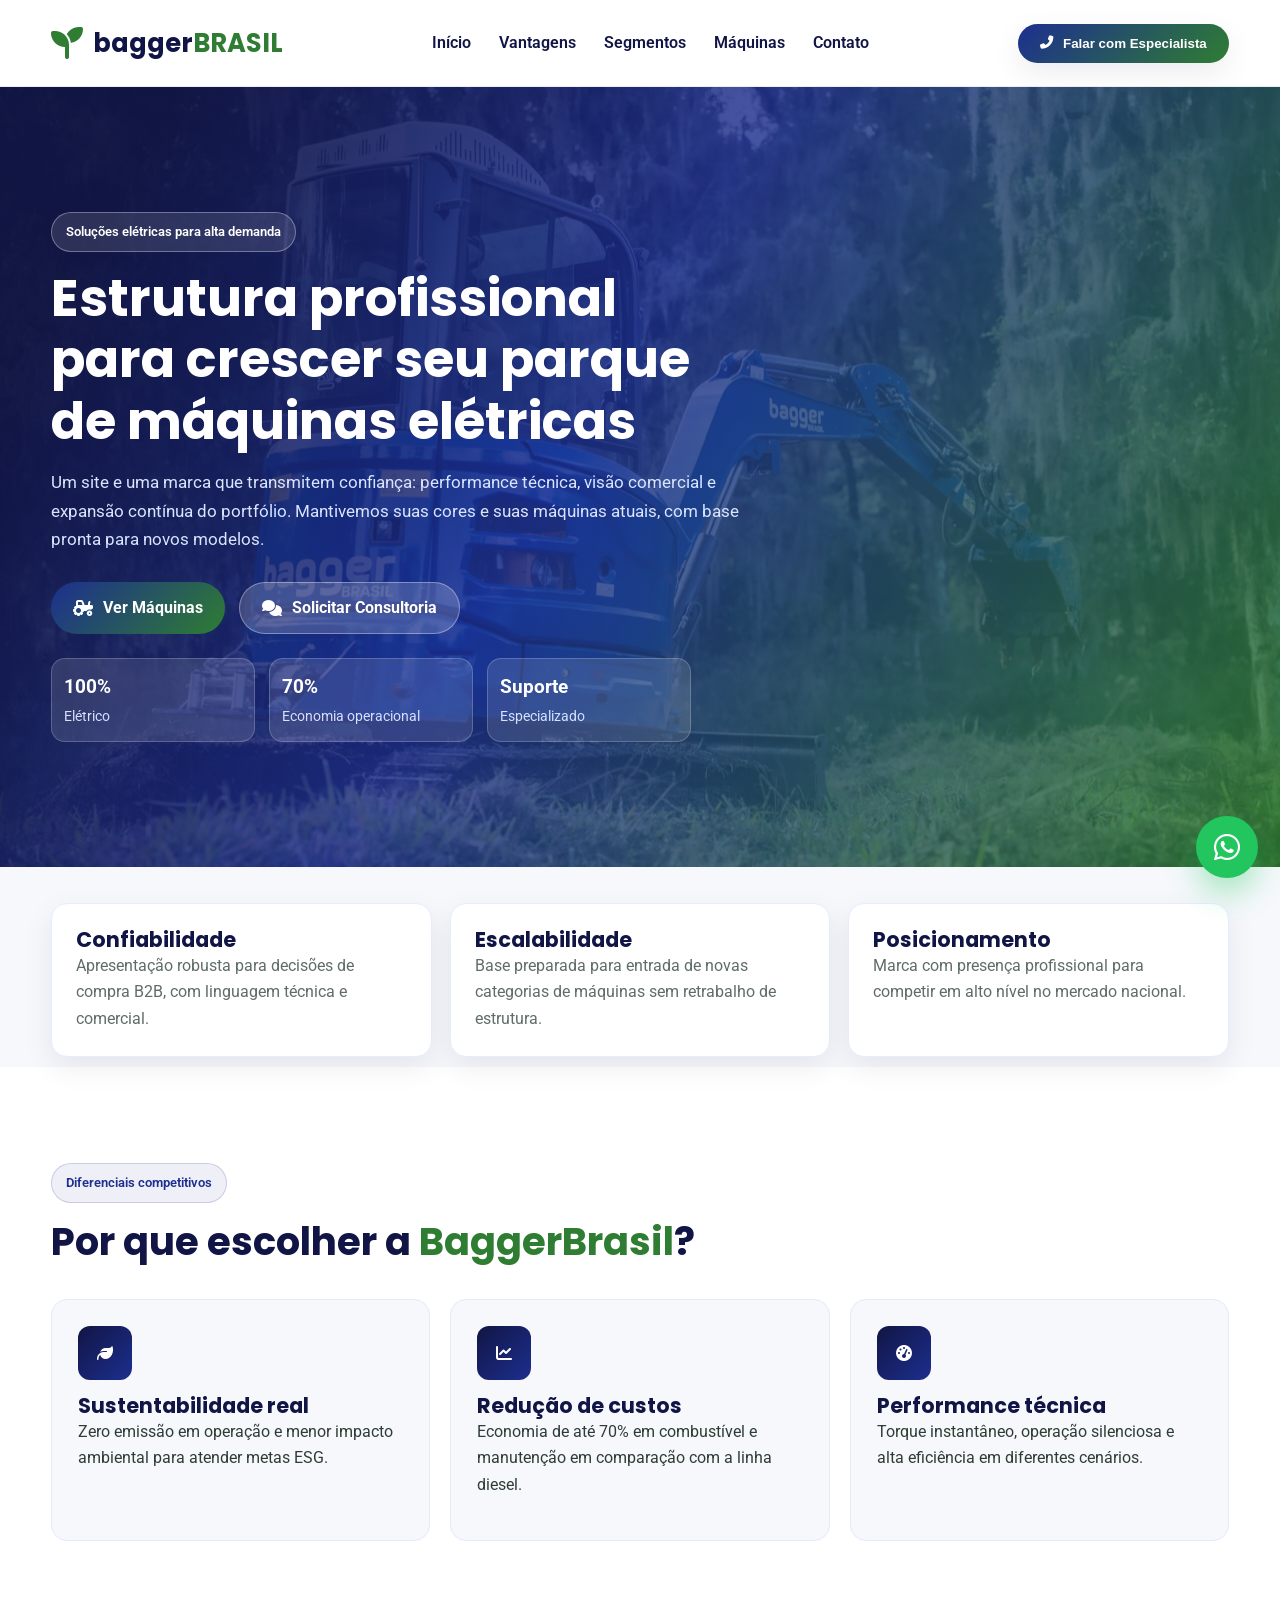
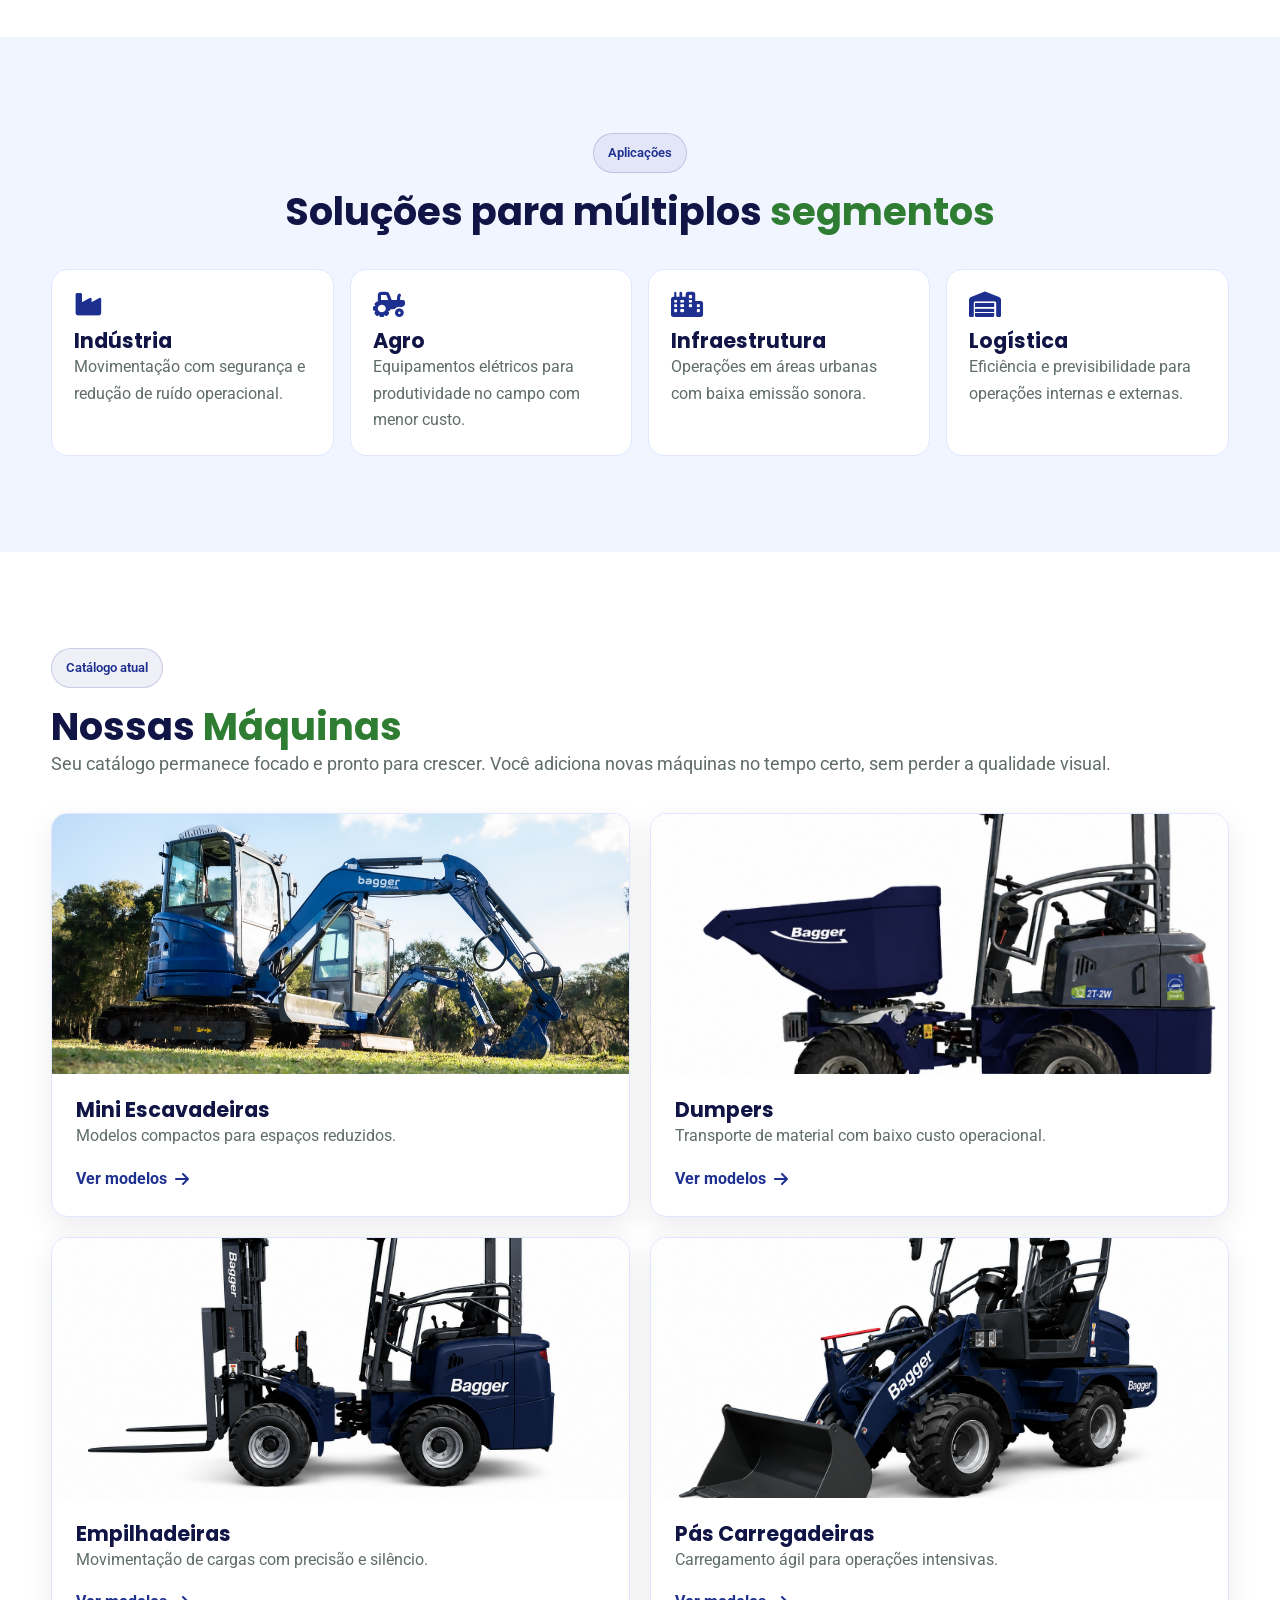
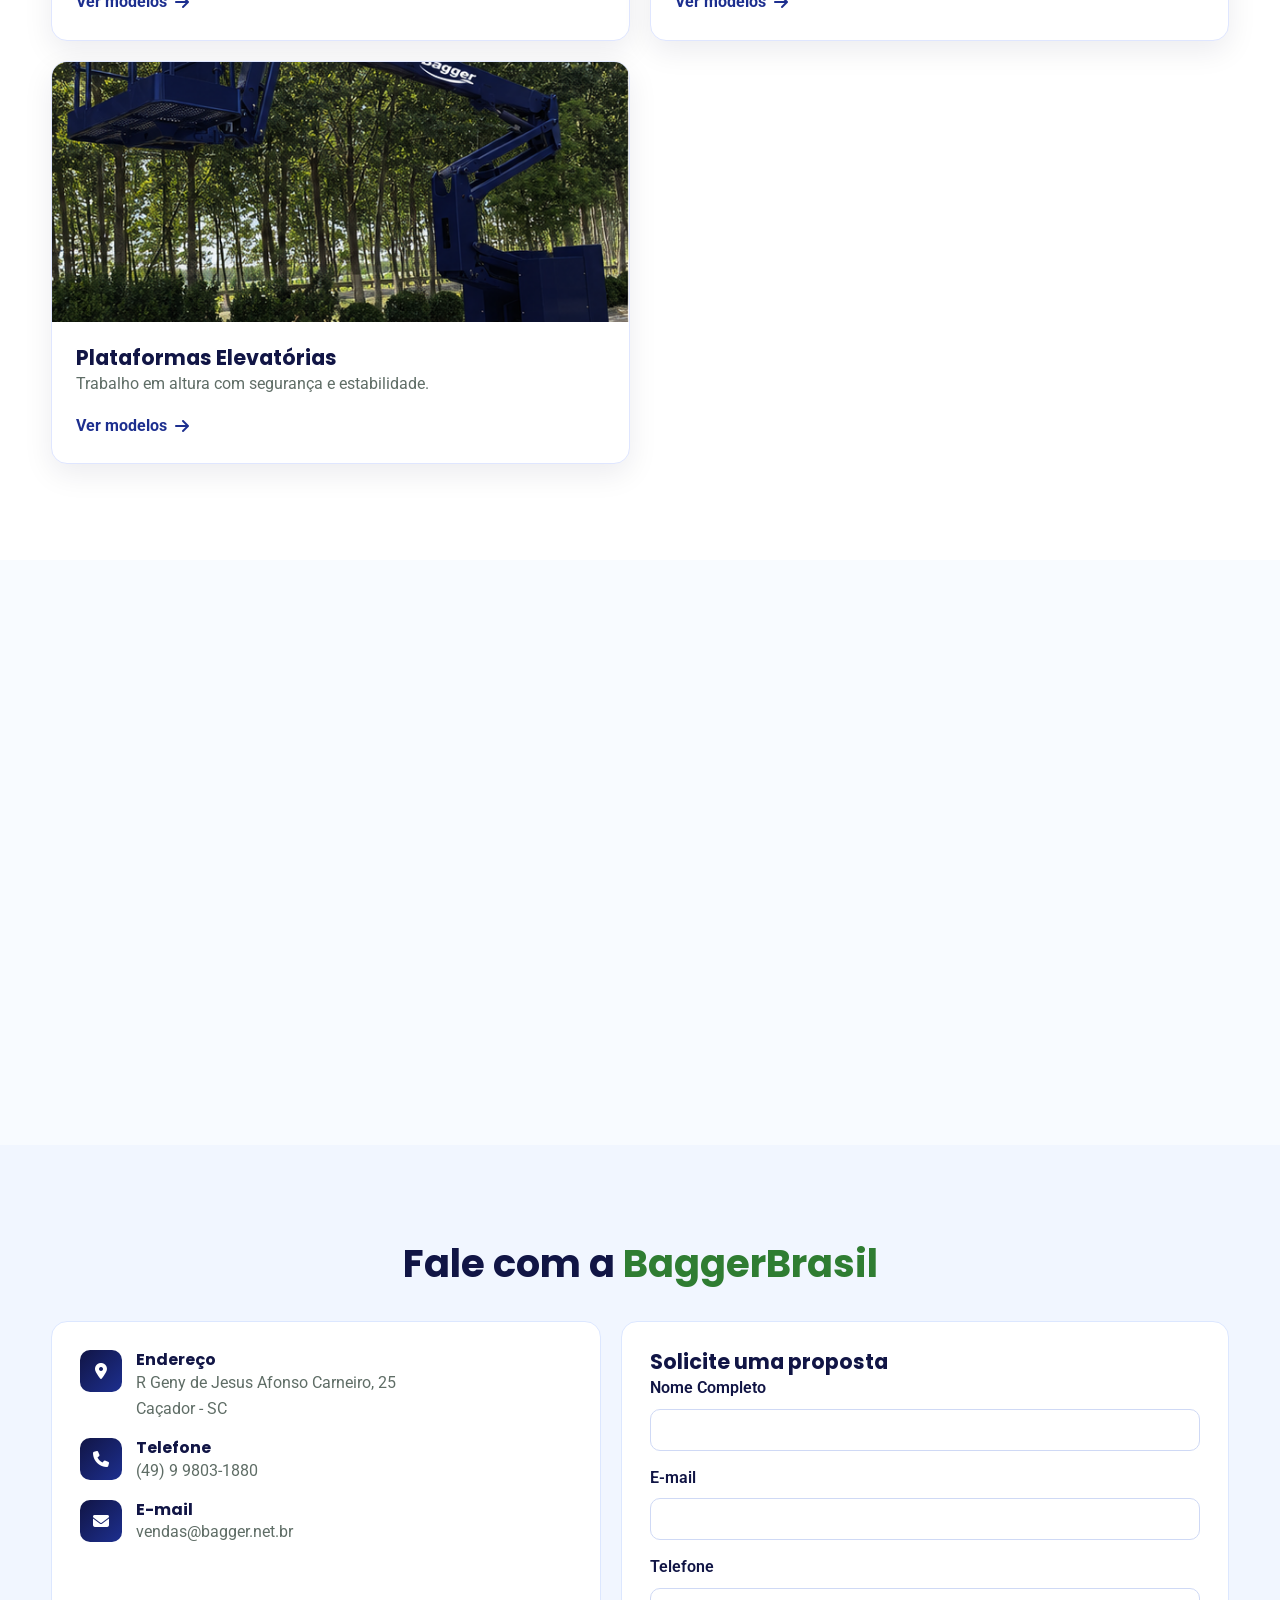
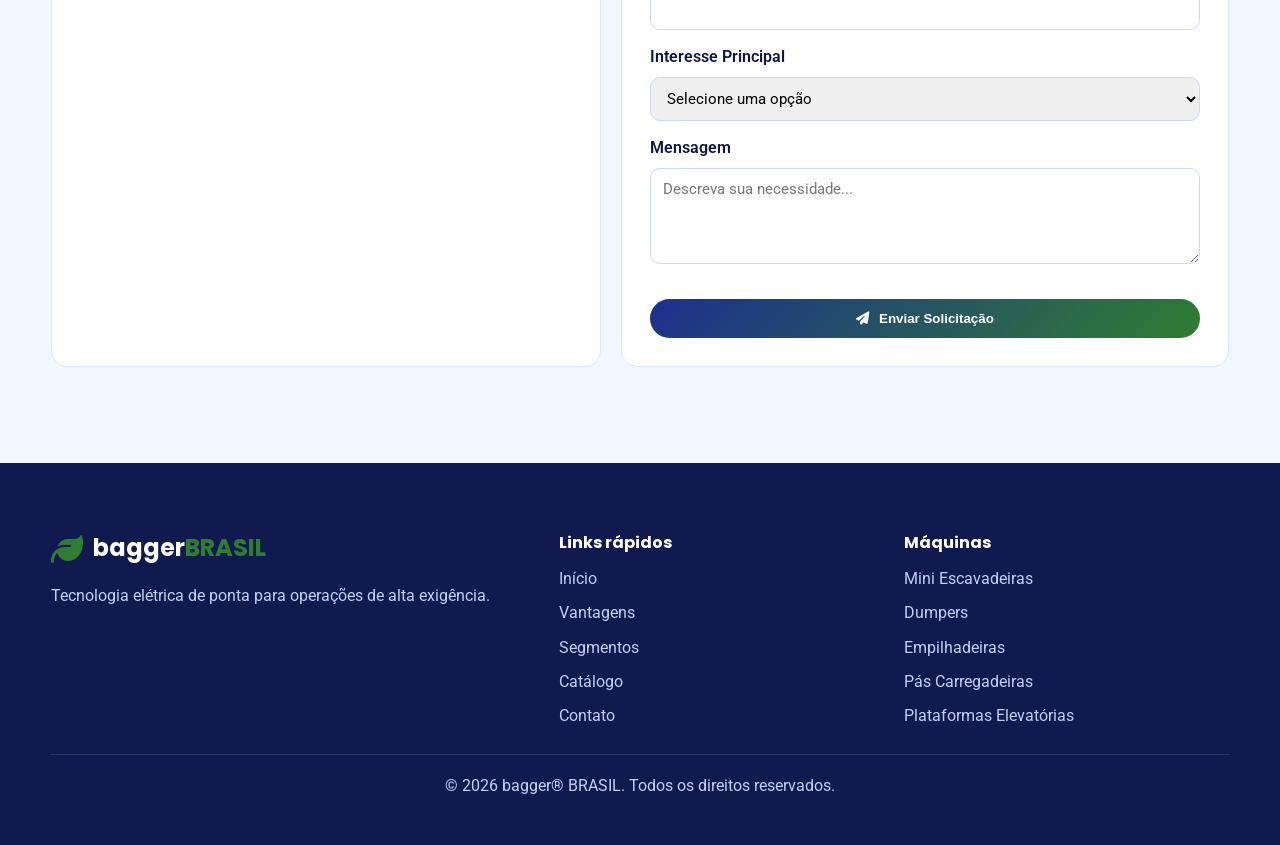
==== commit 9ed48256: "Atualiza opções de máquinas no index com nomes mais curtos" ====
--- a/index.html
+++ b/index.html
@@ -155,20 +155,47 @@
 
             <div class="cards">
                 <article class="card fade-in">
-                    <div class="card-img"><img src="uploads/escavadeira-2.jpg" alt="Escavadeira elétrica"></div>
-                    <div class="card-content">
-                        <h3>Escavadeiras Elétricas</h3>
-                        <p>Versatilidade, robustez e alta eficiência para operações de diferentes portes.</p>
-                        <a href="maquinas.html#minicarregadeira" class="card-btn">Ver Modelos <i class="fas fa-arrow-right"></i></a>
+                    <div class="card-img"><img src="uploads/escavadeira-2.jpg" alt="Mini escavadeira elétrica"></div>
+                    <div class="card-content">
+                        <h3>Mini Escavadeiras</h3>
+                        <p>Modelos compactos para espaços reduzidos.</p>
+                        <a href="maquinas.html#minicarregadeira" class="card-btn">Ver modelos <i class="fas fa-arrow-right"></i></a>
                     </div>
                 </article>
 
                 <article class="card fade-in">
                     <div class="card-img"><img src="uploads/dumpereletrico.png" alt="Dumper elétrico"></div>
                     <div class="card-content">
-                        <h3>Dumpers Elétricos</h3>
-                        <p>Transporte eficiente de materiais com robustez, economia operacional e zero emissões.</p>
-                        <a href="maquinas.html#dumper" class="card-btn">Ver Modelos <i class="fas fa-arrow-right"></i></a>
+                        <h3>Dumpers</h3>
+                        <p>Transporte de material com baixo custo operacional.</p>
+                        <a href="maquinas.html#dumper" class="card-btn">Ver modelos <i class="fas fa-arrow-right"></i></a>
+                    </div>
+                </article>
+
+                <article class="card fade-in">
+                    <div class="card-img"><img src="uploads/empilhadeira.png" alt="Empilhadeira elétrica"></div>
+                    <div class="card-content">
+                        <h3>Empilhadeiras</h3>
+                        <p>Movimentação de cargas com precisão e silêncio.</p>
+                        <a href="maquinas.html#empilhadeira" class="card-btn">Ver modelos <i class="fas fa-arrow-right"></i></a>
+                    </div>
+                </article>
+
+                <article class="card fade-in">
+                    <div class="card-img"><img src="uploads/pá.png" alt="Pá carregadeira elétrica"></div>
+                    <div class="card-content">
+                        <h3>Pás Carregadeiras</h3>
+                        <p>Carregamento ágil para operações intensivas.</p>
+                        <a href="maquinas.html#pacarregadeira" class="card-btn">Ver modelos <i class="fas fa-arrow-right"></i></a>
+                    </div>
+                </article>
+
+                <article class="card fade-in">
+                    <div class="card-img"><img src="uploads/elevador1.png" alt="Plataforma elevatória elétrica"></div>
+                    <div class="card-content">
+                        <h3>Plataformas Elevatórias</h3>
+                        <p>Trabalho em altura com segurança e estabilidade.</p>
+                        <a href="maquinas.html#plataformaelevatoria" class="card-btn">Ver modelos <i class="fas fa-arrow-right"></i></a>
                     </div>
                 </article>
             </div>
@@ -213,12 +240,12 @@
                             <label for="interesse">Interesse Principal</label>
                             <select id="interesse" name="interesse" class="form-control" required>
                                 <option value="">Selecione uma opção</option>
-                                <option value="minicarregadeira">Mini Carregadeira Elétrica</option>
-                                <option value="dumper">Dumper Elétrico</option>
-                                <option value="empilhadeira">Empilhadeira Elétrica</option>
-                                <option value="carregadeira">Carregadeira Elétrica</option>
-                                <option value="pacarregadeira">Pá Carregadeira Elétrica</option>
-                                <option value="outros">Outros Equipamentos</option>
+                                <option value="minicarregadeira">Mini Escavadeiras</option>
+                                <option value="dumper">Dumpers</option>
+                                <option value="empilhadeira">Empilhadeiras</option>
+                                <option value="pacarregadeira">Pás Carregadeiras</option>
+                                <option value="plataformaelevatoria">Plataformas Elevatórias</option>
+                                <option value="outros">Outros equipamentos</option>
                             </select>
                         </div>
                         <div class="form-group"><label for="mensagem">Mensagem</label><textarea id="mensagem" name="mensagem" class="form-control" rows="4" placeholder="Descreva sua necessidade..."></textarea></div>
@@ -253,8 +280,11 @@
                 <div class="footer-col">
                     <h4>Máquinas</h4>
                     <ul class="footer-links">
-                        <li><a href="maquinas.html#minicarregadeira">Escavadeiras Elétricas</a></li>
-                        <li><a href="maquinas.html#dumper">Dumpers Elétricos</a></li>
+                        <li><a href="maquinas.html#minicarregadeira">Mini Escavadeiras</a></li>
+                        <li><a href="maquinas.html#dumper">Dumpers</a></li>
+                        <li><a href="maquinas.html#empilhadeira">Empilhadeiras</a></li>
+                        <li><a href="maquinas.html#pacarregadeira">Pás Carregadeiras</a></li>
+                        <li><a href="maquinas.html#plataformaelevatoria">Plataformas Elevatórias</a></li>
                     </ul>
                 </div>
             </div>
